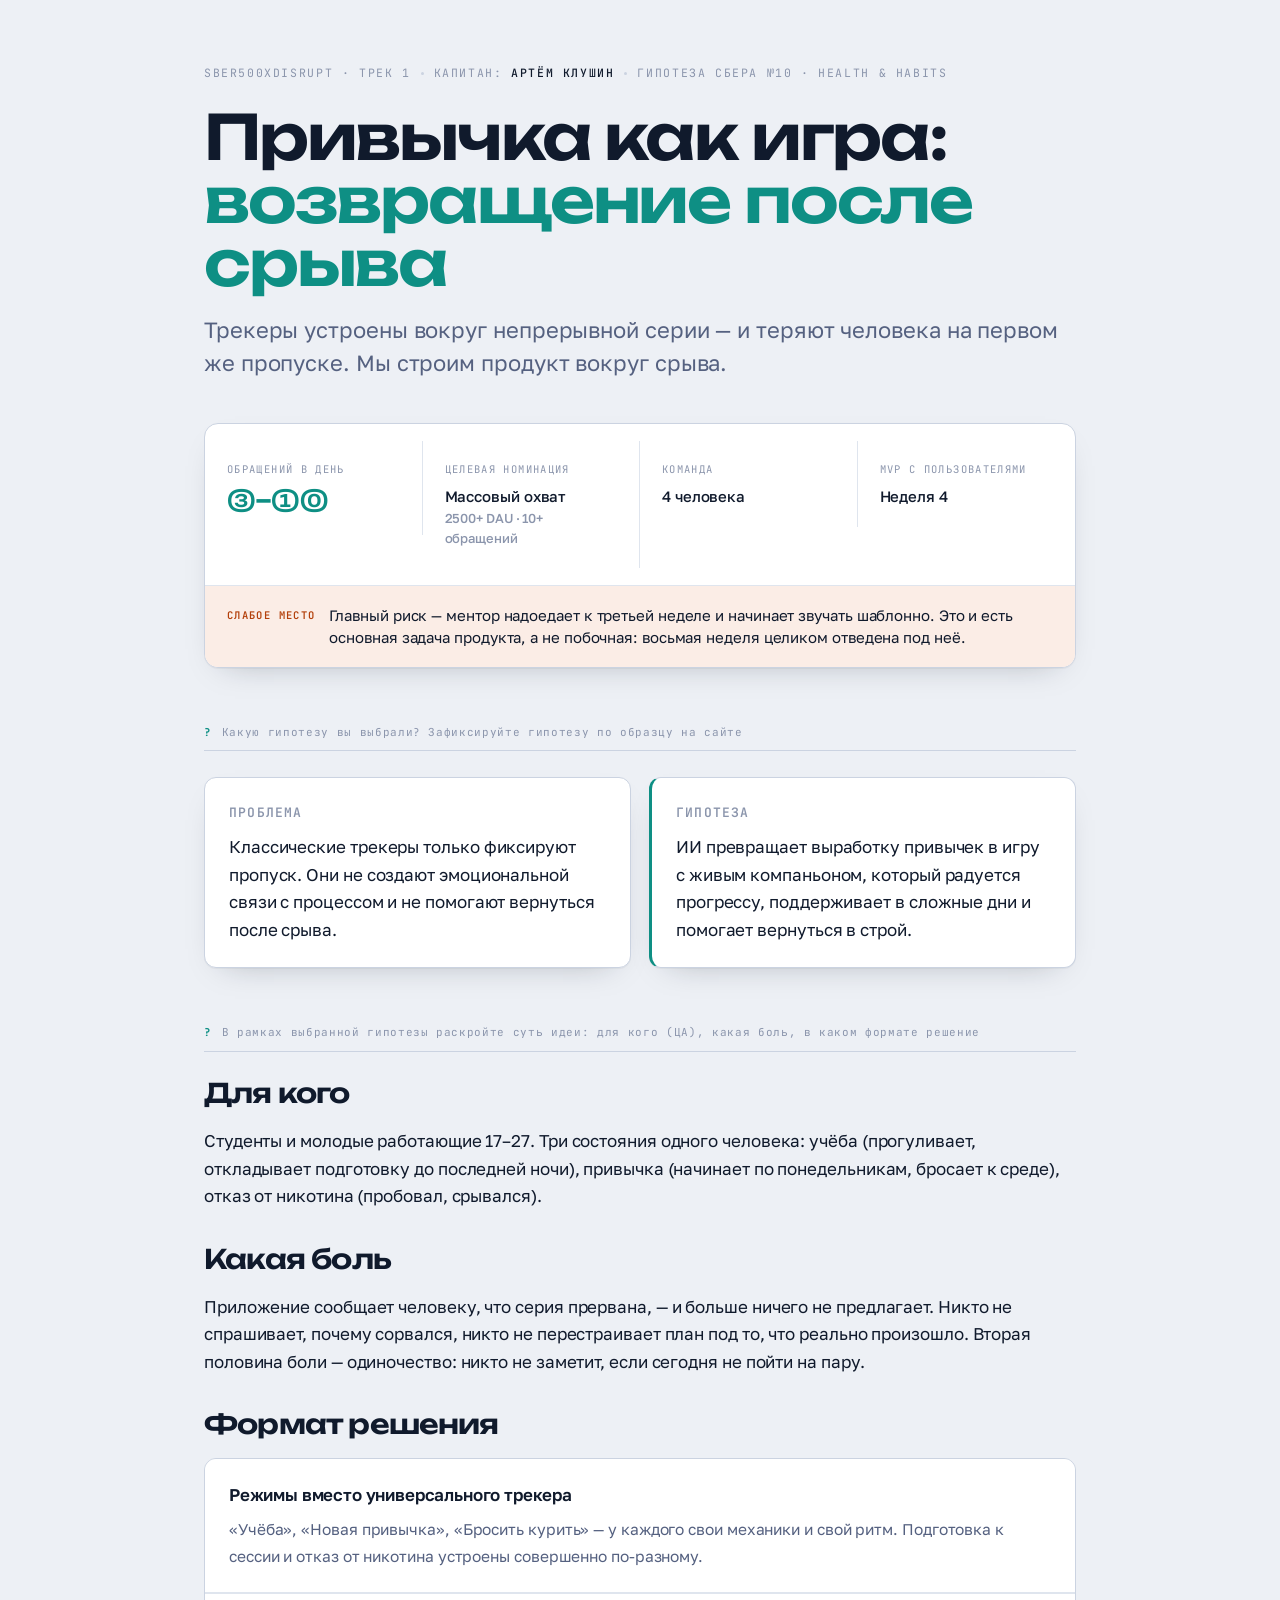
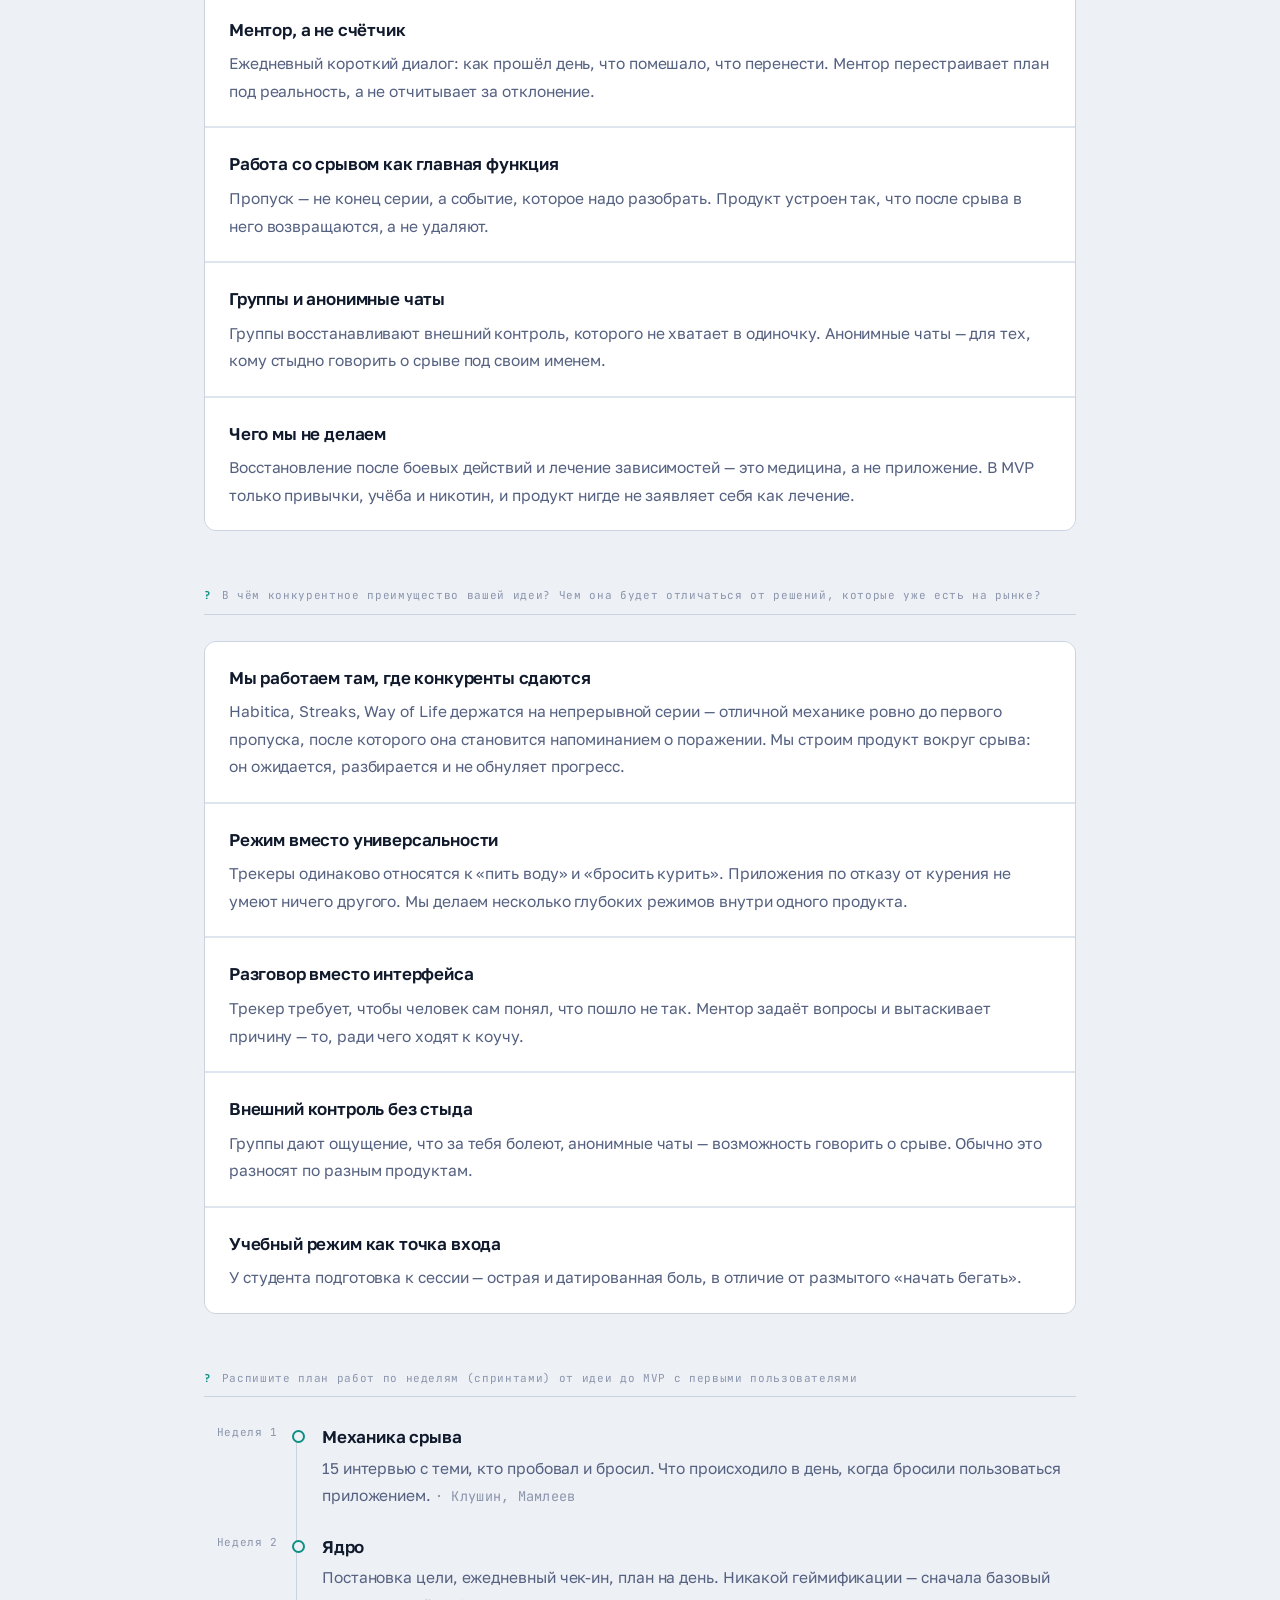
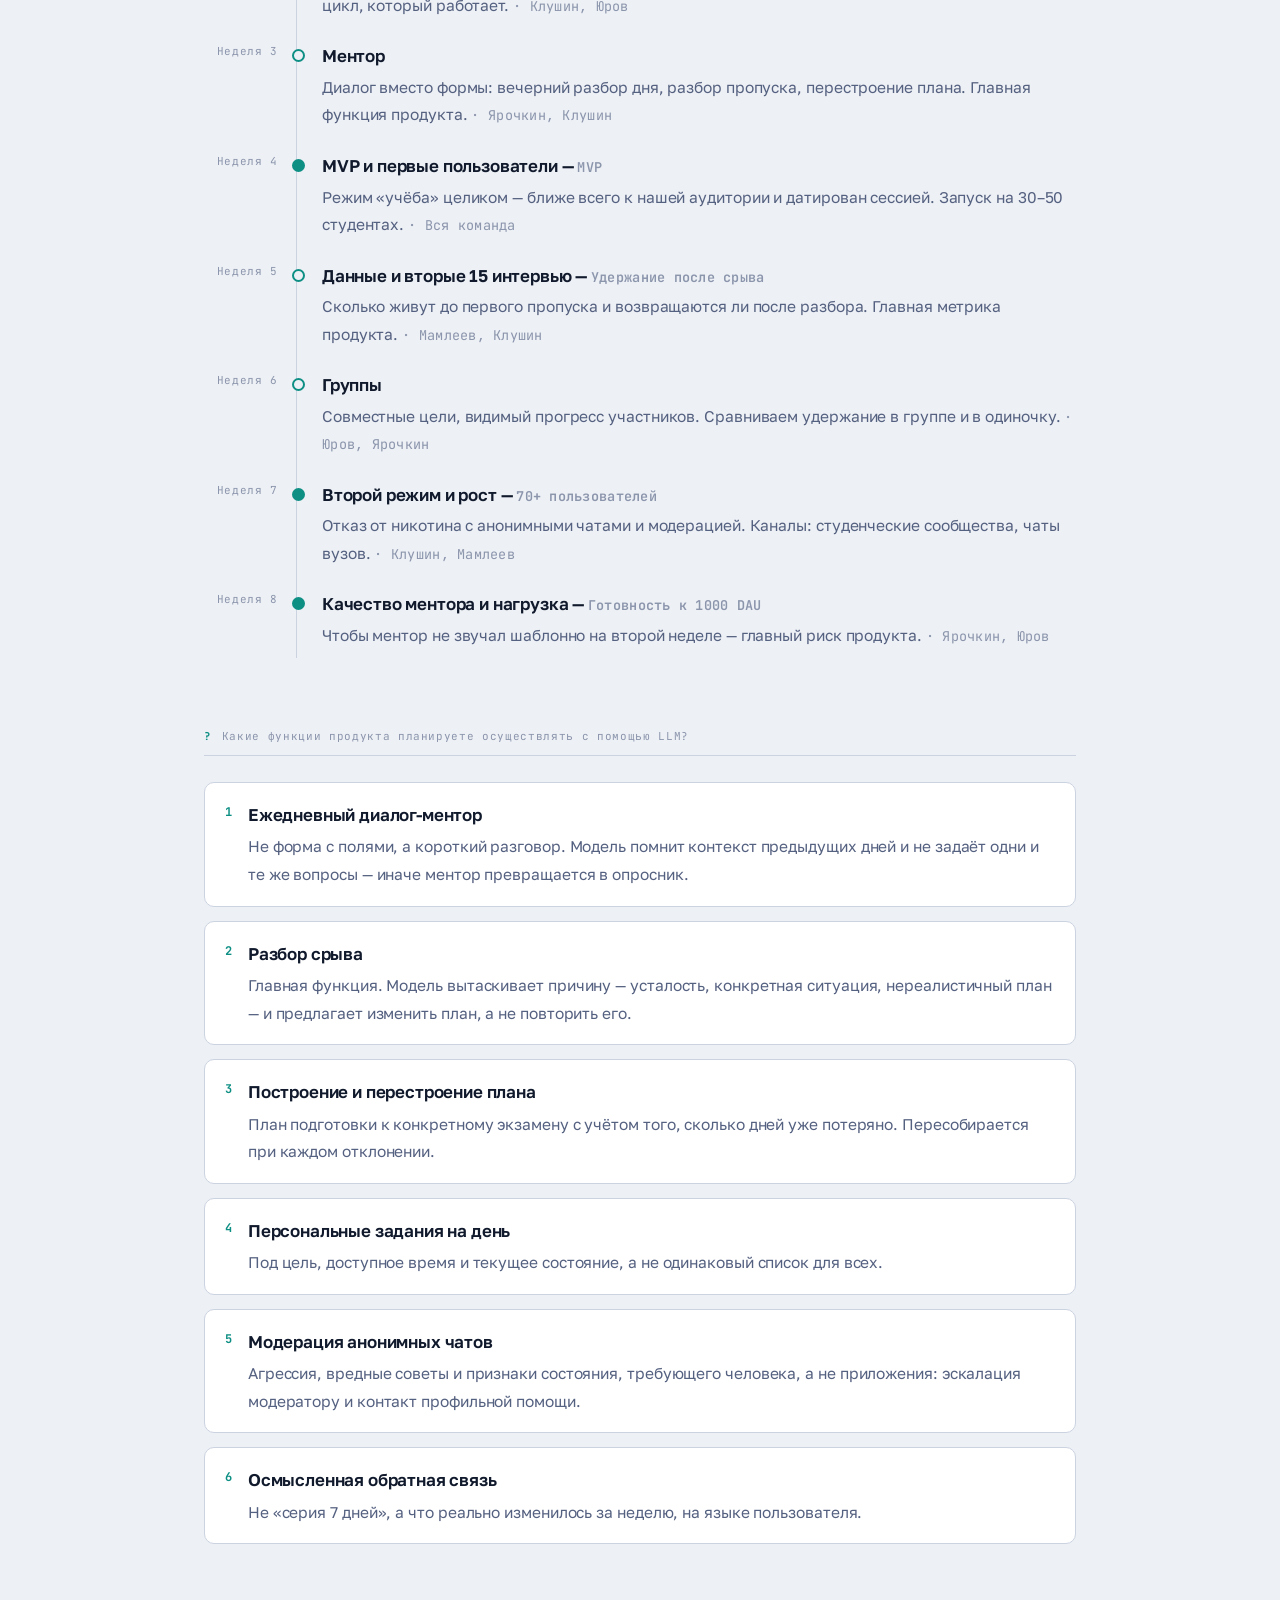
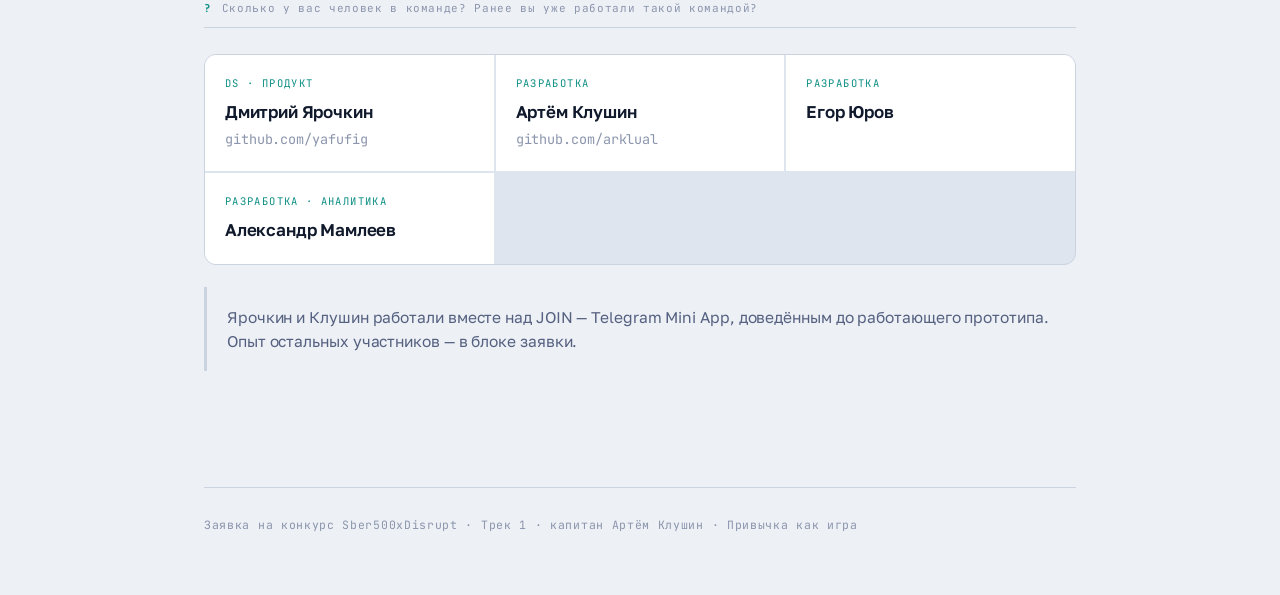
==== index.html @ d536a57e "Add files via upload" ====
<!doctype html>
<html lang="ru">
<head>
<meta charset="utf-8">
<meta name="viewport" content="width=device-width,initial-scale=1">
<title>Привычка как игра — заявка Sber500xDisrupt</title>
<meta name="description" content="Трекеры устроены вокруг непрерывной серии — и теряют человека на первом же пропуске. Мы строим продукт вокруг срыва.">
<link rel="preconnect" href="https://fonts.googleapis.com">
<link rel="preconnect" href="https://fonts.gstatic.com" crossorigin>
<link href="https://fonts.googleapis.com/css2?family=Unbounded:wght@500;600;700&family=Golos+Text:wght@400;500;600&family=JetBrains+Mono:wght@400;500;700&display=swap" rel="stylesheet">
<link rel="stylesheet" href="style.css">
<style>:root{--accent:#0E8F84}</style>
</head>
<body>
<div class="wrap">

<header class="masthead">
  <div class="stamp">
    <span>Sber500xDisrupt · Трек 1</span><span class="dot"></span>
    <span>Капитан: <b>Артём Клушин</b></span><span class="dot"></span>
    <span>Гипотеза Сбера №10 · Health &amp; Habits</span>
  </div>
  <h1>Привычка как игра:<br><span class="hl">возвращение после срыва</span></h1>
  <p class="lede">Трекеры устроены вокруг непрерывной серии — и теряют человека на первом же пропуске. Мы строим продукт вокруг срыва.</p>
</header>

<div class="verdict">
  <dl class="verdict-grid">
    <div class="cell"><dt>Обращений в день</dt><dd><span class="big">3–10</span></dd></div>
    <div class="cell"><dt>Целевая номинация</dt><dd>Массовый охват<br><span style="color:var(--ink-faint);font-size:13px">2500+ DAU · 10+ обращений</span></dd></div>
    <div class="cell"><dt>Команда</dt><dd>4 человека</dd></div>
    <div class="cell"><dt>MVP с пользователями</dt><dd>Неделя 4</dd></div>
  </dl>
  <div class="weakspot">
    <span class="tag">Слабое место</span>
    <p>Главный риск — ментор надоедает к третьей неделе и начинает звучать шаблонно. Это и есть основная задача продукта, а не побочная: восьмая неделя целиком отведена под неё.</p>
  </div>
</div>

<main>

<section>
  <p class="q">Какую гипотезу вы выбрали? Зафиксируйте гипотезу по образцу на сайте</p>
  <div class="duo">
    <div class="card"><h3>Проблема</h3><p>Классические трекеры только фиксируют пропуск. Они не создают эмоциональной связи с процессом и не помогают вернуться после срыва.</p></div>
    <div class="card accented"><h3>Гипотеза</h3><p>ИИ превращает выработку привычек в игру с живым компаньоном, который радуется прогрессу, поддерживает в сложные дни и помогает вернуться в строй.</p></div>
  </div>
</section>

<section>
  <p class="q">В рамках выбранной гипотезы раскройте суть идеи: для кого (ЦА), какая боль, в каком формате решение</p>
  <h2>Для кого</h2>
  <p>Студенты и молодые работающие 17–27. Три состояния одного человека: учёба (прогуливает, откладывает подготовку до последней ночи), привычка (начинает по понедельникам, бросает к среде), отказ от никотина (пробовал, срывался).</p>
  <h2 style="margin-top:34px">Какая боль</h2>
  <p>Приложение сообщает человеку, что серия прервана, — и больше ничего не предлагает. Никто не спрашивает, почему сорвался, никто не перестраивает план под то, что реально произошло. Вторая половина боли — одиночество: никто не заметит, если сегодня не пойти на пару.</p>
  <h2 style="margin-top:34px">Формат решения</h2>
  <div class="claims"><div class="claim"><b>Режимы вместо универсального трекера</b><span>«Учёба», «Новая привычка», «Бросить курить» — у каждого свои механики и свой ритм. Подготовка к сессии и отказ от никотина устроены совершенно по-разному.</span></div><div class="claim"><b>Ментор, а не счётчик</b><span>Ежедневный короткий диалог: как прошёл день, что помешало, что перенести. Ментор перестраивает план под реальность, а не отчитывает за отклонение.</span></div><div class="claim"><b>Работа со срывом как главная функция</b><span>Пропуск — не конец серии, а событие, которое надо разобрать. Продукт устроен так, что после срыва в него возвращаются, а не удаляют.</span></div><div class="claim"><b>Группы и анонимные чаты</b><span>Группы восстанавливают внешний контроль, которого не хватает в одиночку. Анонимные чаты — для тех, кому стыдно говорить о срыве под своим именем.</span></div><div class="claim"><b>Чего мы не делаем</b><span>Восстановление после боевых действий и лечение зависимостей — это медицина, а не приложение. В MVP только привычки, учёба и никотин, и продукт нигде не заявляет себя как лечение.</span></div></div>
</section>

<section>
  <p class="q">В чём конкурентное преимущество вашей идеи? Чем она будет отличаться от решений, которые уже есть на рынке?</p>
  <div class="claims"><div class="claim"><b>Мы работаем там, где конкуренты сдаются</b><span>Habitica, Streaks, Way of Life держатся на непрерывной серии — отличной механике ровно до первого пропуска, после которого она становится напоминанием о поражении. Мы строим продукт вокруг срыва: он ожидается, разбирается и не обнуляет прогресс.</span></div><div class="claim"><b>Режим вместо универсальности</b><span>Трекеры одинаково относятся к «пить воду» и «бросить курить». Приложения по отказу от курения не умеют ничего другого. Мы делаем несколько глубоких режимов внутри одного продукта.</span></div><div class="claim"><b>Разговор вместо интерфейса</b><span>Трекер требует, чтобы человек сам понял, что пошло не так. Ментор задаёт вопросы и вытаскивает причину — то, ради чего ходят к коучу.</span></div><div class="claim"><b>Внешний контроль без стыда</b><span>Группы дают ощущение, что за тебя болеют, анонимные чаты — возможность говорить о срыве. Обычно это разносят по разным продуктам.</span></div><div class="claim"><b>Учебный режим как точка входа</b><span>У студента подготовка к сессии — острая и датированная боль, в отличие от размытого «начать бегать».</span></div></div>
</section>

<section>
  <p class="q">Распишите план работ по неделям (спринтами) от идеи до MVP с первыми пользователями</p>
  <ol class="sprints"><li class="sprint"><span class="wk">Неделя 1</span><b>Механика срыва</b><span>15 интервью с теми, кто пробовал и бросил. Что происходило в день, когда бросили пользоваться приложением. <em>· Клушин, Мамлеев</em></span></li><li class="sprint"><span class="wk">Неделя 2</span><b>Ядро</b><span>Постановка цели, ежедневный чек-ин, план на день. Никакой геймификации — сначала базовый цикл, который работает. <em>· Клушин, Юров</em></span></li><li class="sprint"><span class="wk">Неделя 3</span><b>Ментор</b><span>Диалог вместо формы: вечерний разбор дня, разбор пропуска, перестроение плана. Главная функция продукта. <em>· Ярочкин, Клушин</em></span></li><li class="sprint milestone"><span class="wk">Неделя 4</span><b>MVP и первые пользователи — <em>MVP</em></b><span>Режим «учёба» целиком — ближе всего к нашей аудитории и датирован сессией. Запуск на 30–50 студентах. <em>· Вся команда</em></span></li><li class="sprint"><span class="wk">Неделя 5</span><b>Данные и вторые 15 интервью — <em>Удержание после срыва</em></b><span>Сколько живут до первого пропуска и возвращаются ли после разбора. Главная метрика продукта. <em>· Мамлеев, Клушин</em></span></li><li class="sprint"><span class="wk">Неделя 6</span><b>Группы</b><span>Совместные цели, видимый прогресс участников. Сравниваем удержание в группе и в одиночку. <em>· Юров, Ярочкин</em></span></li><li class="sprint milestone"><span class="wk">Неделя 7</span><b>Второй режим и рост — <em>70+ пользователей</em></b><span>Отказ от никотина с анонимными чатами и модерацией. Каналы: студенческие сообщества, чаты вузов. <em>· Клушин, Мамлеев</em></span></li><li class="sprint milestone"><span class="wk">Неделя 8</span><b>Качество ментора и нагрузка — <em>Готовность к 1000 DAU</em></b><span>Чтобы ментор не звучал шаблонно на второй неделе — главный риск продукта. <em>· Ярочкин, Юров</em></span></li></ol>
</section>

<section>
  <p class="q">Какие функции продукта планируете осуществлять с помощью LLM?</p>
  <ul class="llm"><li><span class="n">1</span><div><b>Ежедневный диалог-ментор</b><span>Не форма с полями, а короткий разговор. Модель помнит контекст предыдущих дней и не задаёт одни и те же вопросы — иначе ментор превращается в опросник.</span></div></li><li><span class="n">2</span><div><b>Разбор срыва</b><span>Главная функция. Модель вытаскивает причину — усталость, конкретная ситуация, нереалистичный план — и предлагает изменить план, а не повторить его.</span></div></li><li><span class="n">3</span><div><b>Построение и перестроение плана</b><span>План подготовки к конкретному экзамену с учётом того, сколько дней уже потеряно. Пересобирается при каждом отклонении.</span></div></li><li><span class="n">4</span><div><b>Персональные задания на день</b><span>Под цель, доступное время и текущее состояние, а не одинаковый список для всех.</span></div></li><li><span class="n">5</span><div><b>Модерация анонимных чатов</b><span>Агрессия, вредные советы и признаки состояния, требующего человека, а не приложения: эскалация модератору и контакт профильной помощи.</span></div></li><li><span class="n">6</span><div><b>Осмысленная обратная связь</b><span>Не «серия 7 дней», а что реально изменилось за неделю, на языке пользователя.</span></div></li></ul>
</section>

<section>
  <p class="q">Сколько у вас человек в команде? Ранее вы уже работали такой командой?</p>
  <div class="team"><div class="member"><div class="role">DS · продукт</div><div class="nm">Дмитрий Ярочкин</div><div class="gh">github.com/yafufig</div></div><div class="member"><div class="role">Разработка</div><div class="nm">Артём Клушин</div><div class="gh">github.com/arklual</div></div><div class="member"><div class="role">Разработка</div><div class="nm">Егор Юров</div></div><div class="member"><div class="role">Разработка · аналитика</div><div class="nm">Александр Мамлеев</div></div></div>
  <p class="note">Ярочкин и Клушин работали вместе над JOIN — Telegram Mini App, доведённым до работающего прототипа. Опыт остальных участников — в блоке заявки.</p>
</section>

</main>

<footer>
  Заявка на конкурс Sber500xDisrupt · Трек 1 · капитан Артём Клушин · Привычка как игра
</footer>
</div>
</body>
</html>
---- style.css ----
/* Sber500xDisrupt — досье заявки. Общая система, акцент задаётся на <body data-accent>. */

:root{
  --paper:#EDF0F5;
  --panel:#FFFFFF;
  --ink:#101A2C;
  --ink-soft:#556180;
  --ink-faint:#8B95AC;
  --rule:#CBD3E1;
  --rule-soft:#DFE5EE;
  --warn:#B3400B;
  --warn-bg:#FBEDE6;
  --accent:#2B4CF0;
  --accent-ink:#FFFFFF;
  --shadow:0 1px 0 rgba(16,26,44,.04), 0 12px 32px -20px rgba(16,26,44,.35);
}
@media (prefers-color-scheme:dark){
  :root:not([data-theme="light"]){
    --paper:#0B1120;
    --panel:#121B2E;
    --ink:#E8EDF7;
    --ink-soft:#9AA7C2;
    --ink-faint:#6B7794;
    --rule:#26324A;
    --rule-soft:#1B2437;
    --warn:#F0864F;
    --warn-bg:#2A1810;
    --shadow:0 1px 0 rgba(0,0,0,.3), 0 16px 40px -24px rgba(0,0,0,.8);
  }
}
:root[data-theme="dark"]{
  --paper:#0B1120; --panel:#121B2E; --ink:#E8EDF7; --ink-soft:#9AA7C2;
  --ink-faint:#6B7794; --rule:#26324A; --rule-soft:#1B2437;
  --warn:#F0864F; --warn-bg:#2A1810;
  --shadow:0 1px 0 rgba(0,0,0,.3), 0 16px 40px -24px rgba(0,0,0,.8);
}

*{box-sizing:border-box}
html{-webkit-text-size-adjust:100%}
body{
  margin:0; background:var(--paper); color:var(--ink);
  font-family:"Golos Text","Inter",system-ui,-apple-system,"Segoe UI",sans-serif;
  font-size:17px; line-height:1.62; letter-spacing:-.005em;
  font-feature-settings:"ss01";
}
.wrap{max-width:920px;margin:0 auto;padding:0 24px}
::selection{background:var(--accent);color:var(--accent-ink)}
a{color:var(--accent)}
:focus-visible{outline:2px solid var(--accent);outline-offset:3px;border-radius:2px}

/* ---------- masthead ---------- */
.masthead{padding:64px 0 0}
.stamp{
  display:flex;flex-wrap:wrap;gap:10px;align-items:center;
  font-family:"JetBrains Mono",ui-monospace,monospace;
  font-size:11.5px;letter-spacing:.14em;text-transform:uppercase;color:var(--ink-faint);
}
.stamp b{color:var(--ink);font-weight:500}
.stamp .dot{width:3px;height:3px;border-radius:50%;background:var(--rule)}
h1{
  font-family:"Unbounded","Golos Text",sans-serif;
  font-weight:600;font-size:clamp(34px,6.2vw,62px);line-height:1.02;
  letter-spacing:-.035em;margin:22px 0 0;text-wrap:balance;
}
h1 .hl{color:var(--accent)}
.lede{
  font-size:clamp(18px,2.3vw,22px);line-height:1.48;color:var(--ink-soft);
  margin:20px 0 0;max-width:62ch;text-wrap:pretty;
}

/* ---------- signature: карточка метрик ---------- */
.verdict{
  margin:44px 0 0;background:var(--panel);border:1px solid var(--rule);
  border-radius:14px;box-shadow:var(--shadow);overflow:hidden;
}
.verdict-grid{display:grid;grid-template-columns:repeat(4,1fr);align-items:start}
.cell{padding:20px 22px;border-right:1px solid var(--rule-soft)}
.cell:last-child{border-right:0}
.cell dt{
  font-family:"JetBrains Mono",ui-monospace,monospace;
  font-size:10.5px;letter-spacing:.13em;text-transform:uppercase;
  color:var(--ink-faint);margin:0 0 8px;
}
.cell dd{margin:0;font-size:15px;line-height:1.35;font-weight:500}
.cell dd .big{
  display:block;font-family:"Unbounded",sans-serif;font-weight:600;
  font-size:26px;letter-spacing:-.03em;line-height:1.1;color:var(--accent);
}
.weakspot{
  display:flex;gap:14px;align-items:flex-start;
  padding:18px 22px;background:var(--warn-bg);border-top:1px solid var(--rule-soft);
}
.weakspot .tag{
  flex:none;font-family:"JetBrains Mono",ui-monospace,monospace;
  font-size:10.5px;letter-spacing:.13em;text-transform:uppercase;
  color:var(--warn);padding-top:3px;font-weight:600;
}
.weakspot p{margin:0;font-size:15px;line-height:1.5;color:var(--ink)}

/* ---------- sections ---------- */
main{padding:0 0 96px}
section{padding:56px 0 0}
.q{
  font-family:"JetBrains Mono",ui-monospace,monospace;
  font-size:11px;line-height:1.5;letter-spacing:.06em;color:var(--ink-faint);
  padding:0 0 10px;border-bottom:1px solid var(--rule);margin:0 0 26px;
  display:flex;gap:10px;
}
.q::before{content:"?";color:var(--accent);font-weight:700;flex:none}
h2{
  font-family:"Unbounded",sans-serif;font-weight:600;
  font-size:clamp(21px,3vw,27px);letter-spacing:-.03em;line-height:1.15;margin:0 0 18px;
}
h3{
  font-size:13px;font-weight:600;letter-spacing:.09em;text-transform:uppercase;
  color:var(--ink-faint);margin:0 0 10px;
  font-family:"JetBrains Mono",ui-monospace,monospace;
}
p{margin:0 0 16px;text-wrap:pretty}
p:last-child{margin-bottom:0}
.duo{display:grid;grid-template-columns:1fr 1fr;gap:18px}
.card{
  background:var(--panel);border:1px solid var(--rule);border-radius:12px;
  padding:24px;box-shadow:var(--shadow);
}
.card.accented{border-left:3px solid var(--accent)}

/* ---------- claims (конкурентка) ---------- */
.claims{display:grid;gap:2px;background:var(--rule-soft);border:1px solid var(--rule);border-radius:12px;overflow:hidden}
.claim{background:var(--panel);padding:22px 24px}
.claim b{display:block;font-size:17px;font-weight:600;margin:0 0 6px;letter-spacing:-.01em}
.claim span{color:var(--ink-soft);font-size:15.5px;line-height:1.55}

/* ---------- sprint timeline ---------- */
.sprints{list-style:none;margin:0;padding:0;position:relative}
.sprints::before{
  content:"";position:absolute;left:92px;top:14px;bottom:14px;width:1px;background:var(--rule);
}
.sprint{position:relative;padding:0 0 24px 118px;min-height:44px}
.sprint .wk{
  position:absolute;left:0;top:1px;width:74px;text-align:right;white-space:nowrap;
  font-family:"JetBrains Mono",ui-monospace,monospace;font-size:11px;
  letter-spacing:.06em;color:var(--ink-faint);
}
.sprint::before{
  content:"";position:absolute;left:88px;top:7px;width:9px;height:9px;border-radius:50%;
  background:var(--paper);border:2px solid var(--accent);
}
.sprint.milestone::before{background:var(--accent)}
.sprint b{display:block;font-weight:600;letter-spacing:-.01em;margin:0 0 3px}
.sprint span{color:var(--ink-soft);font-size:15.5px;line-height:1.55}
.sprint em{color:var(--ink-faint);font-style:normal;font-size:13.5px;
  font-family:"JetBrains Mono",ui-monospace,monospace;letter-spacing:.02em}

/* ---------- llm list ---------- */
.llm{list-style:none;margin:0;padding:0;display:grid;gap:14px}
.llm li{
  background:var(--panel);border:1px solid var(--rule);border-radius:10px;
  padding:18px 20px;display:grid;grid-template-columns:auto 1fr;gap:16px;align-items:start;
}
.llm .n{
  font-family:"JetBrains Mono",ui-monospace,monospace;font-size:12px;
  color:var(--accent);font-weight:700;padding-top:2px;
}
.llm b{display:block;margin:0 0 4px;font-weight:600;letter-spacing:-.01em}
.llm span{color:var(--ink-soft);font-size:15.5px;line-height:1.55}

/* ---------- team ---------- */
.team{display:grid;grid-template-columns:repeat(3,1fr);gap:2px;background:var(--rule-soft);
  border:1px solid var(--rule);border-radius:12px;overflow:hidden}
.member{background:var(--panel);padding:20px}
.member .role{
  font-family:"JetBrains Mono",ui-monospace,monospace;font-size:10.5px;
  letter-spacing:.13em;text-transform:uppercase;color:var(--accent);margin:0 0 6px;
}
.member .nm{font-weight:600;letter-spacing:-.01em}
.member .gh{font-size:13.5px;color:var(--ink-faint);word-break:break-all;
  font-family:"JetBrains Mono",ui-monospace,monospace;margin-top:4px}
.note{
  margin:22px 0 0;padding:18px 20px;border-left:3px solid var(--rule);
  color:var(--ink-soft);font-size:15.5px;line-height:1.55;
}

footer{
  border-top:1px solid var(--rule);padding:28px 0 60px;margin-top:20px;
  font-family:"JetBrains Mono",ui-monospace,monospace;font-size:11.5px;
  letter-spacing:.06em;color:var(--ink-faint);
}

@media (max-width:820px){
  .verdict-grid{grid-template-columns:repeat(2,1fr)}
  .cell{border-bottom:1px solid var(--rule-soft)}
  .cell:nth-child(2n){border-right:0}
  .duo{grid-template-columns:1fr}
  .team{grid-template-columns:repeat(2,1fr)}
}
@media (max-width:540px){
  body{font-size:16px}
  .masthead{padding-top:40px}
  .verdict-grid{grid-template-columns:1fr}
  .cell{border-right:0}
  .team{grid-template-columns:1fr}
  .sprints::before{left:6px}
  .sprint{padding-left:30px}
  .sprint::before{left:2px}
  .sprint .wk{position:static;width:auto;display:block;margin-bottom:2px}
}
@media (prefers-reduced-motion:reduce){*{animation:none!important;transition:none!important}}
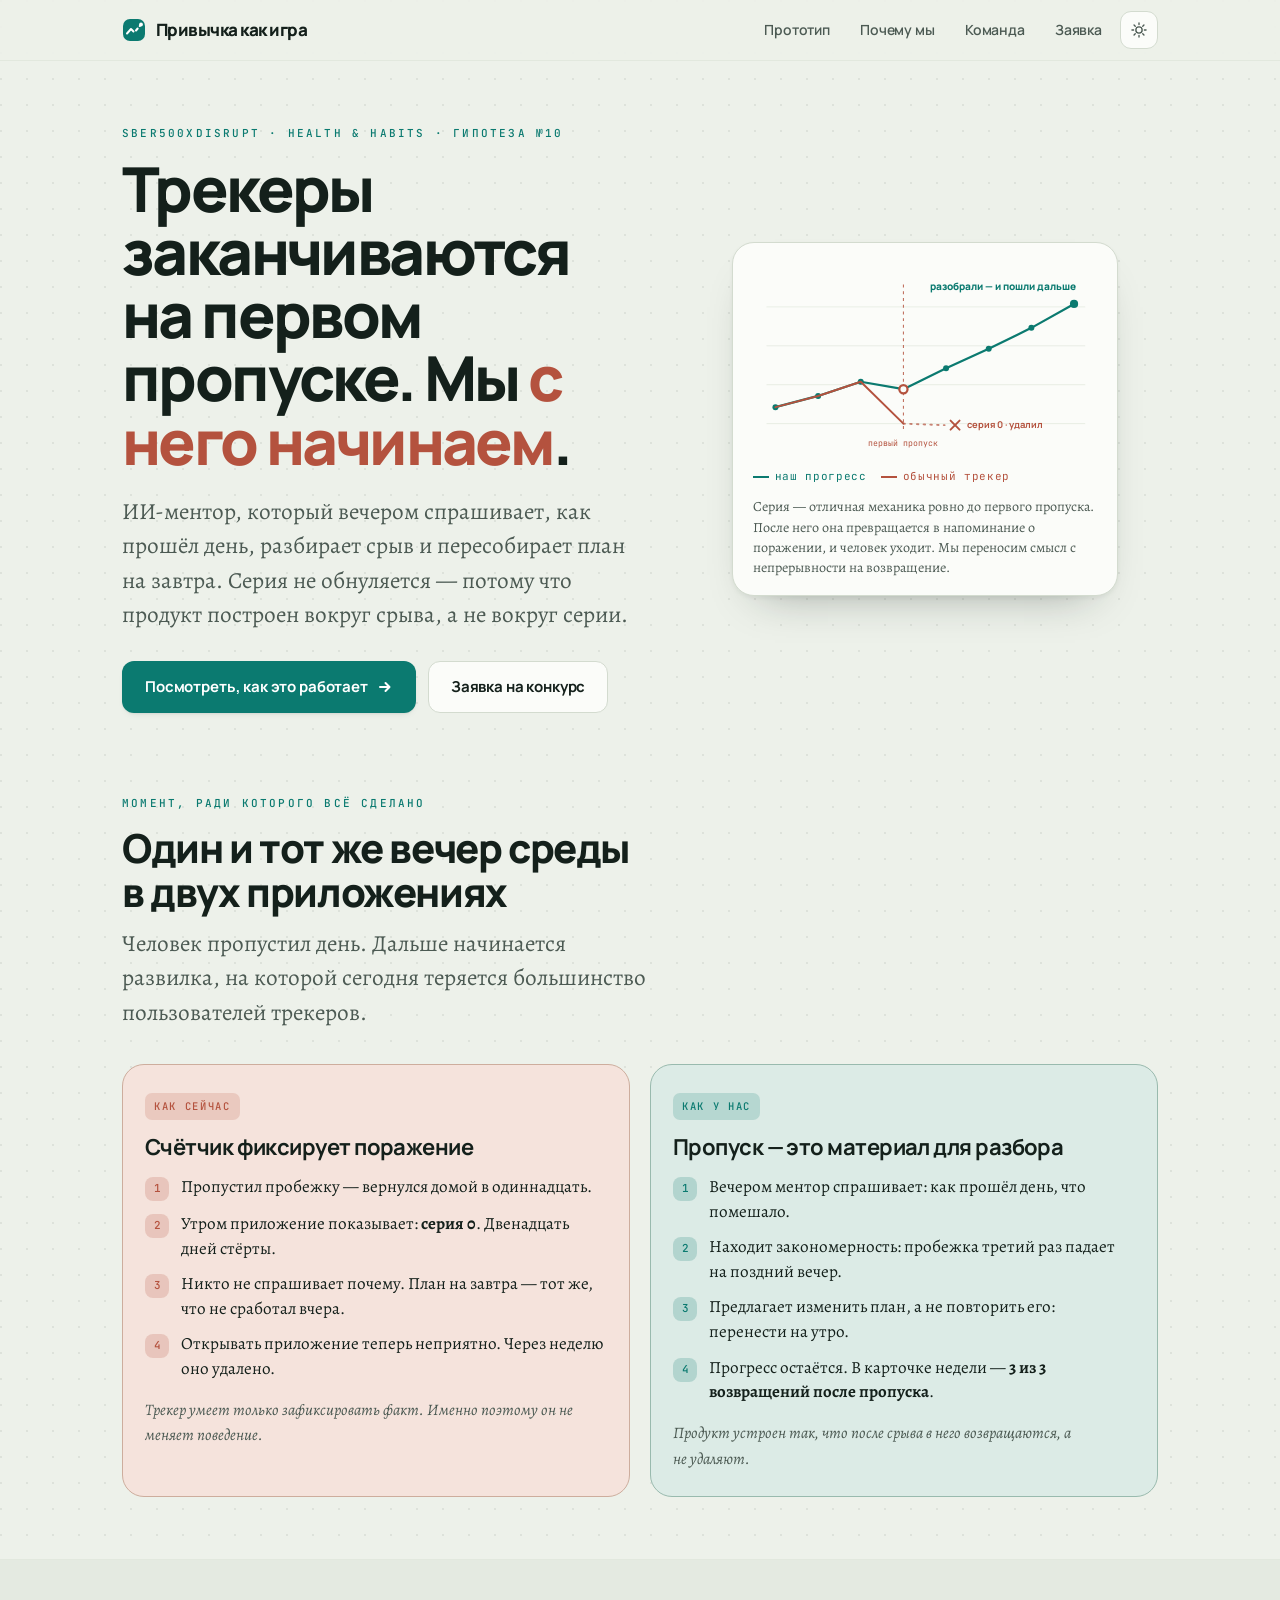
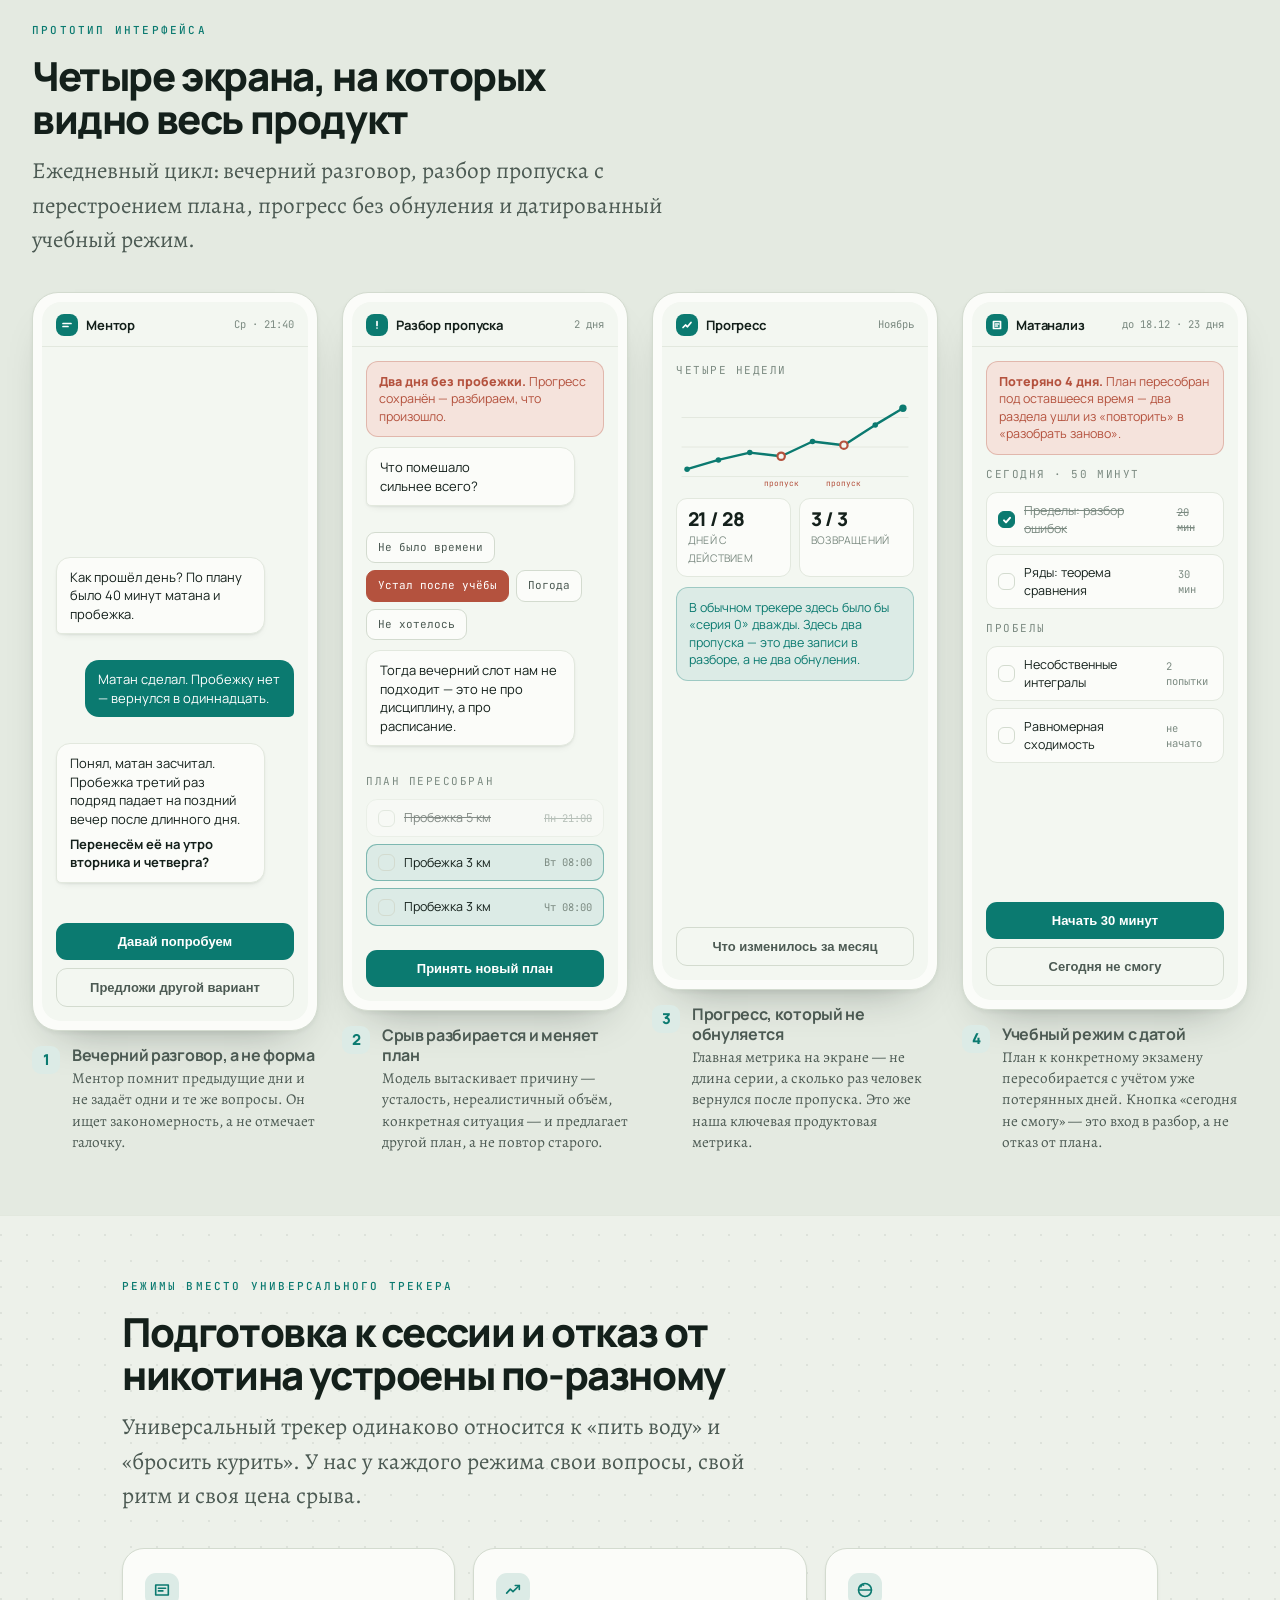
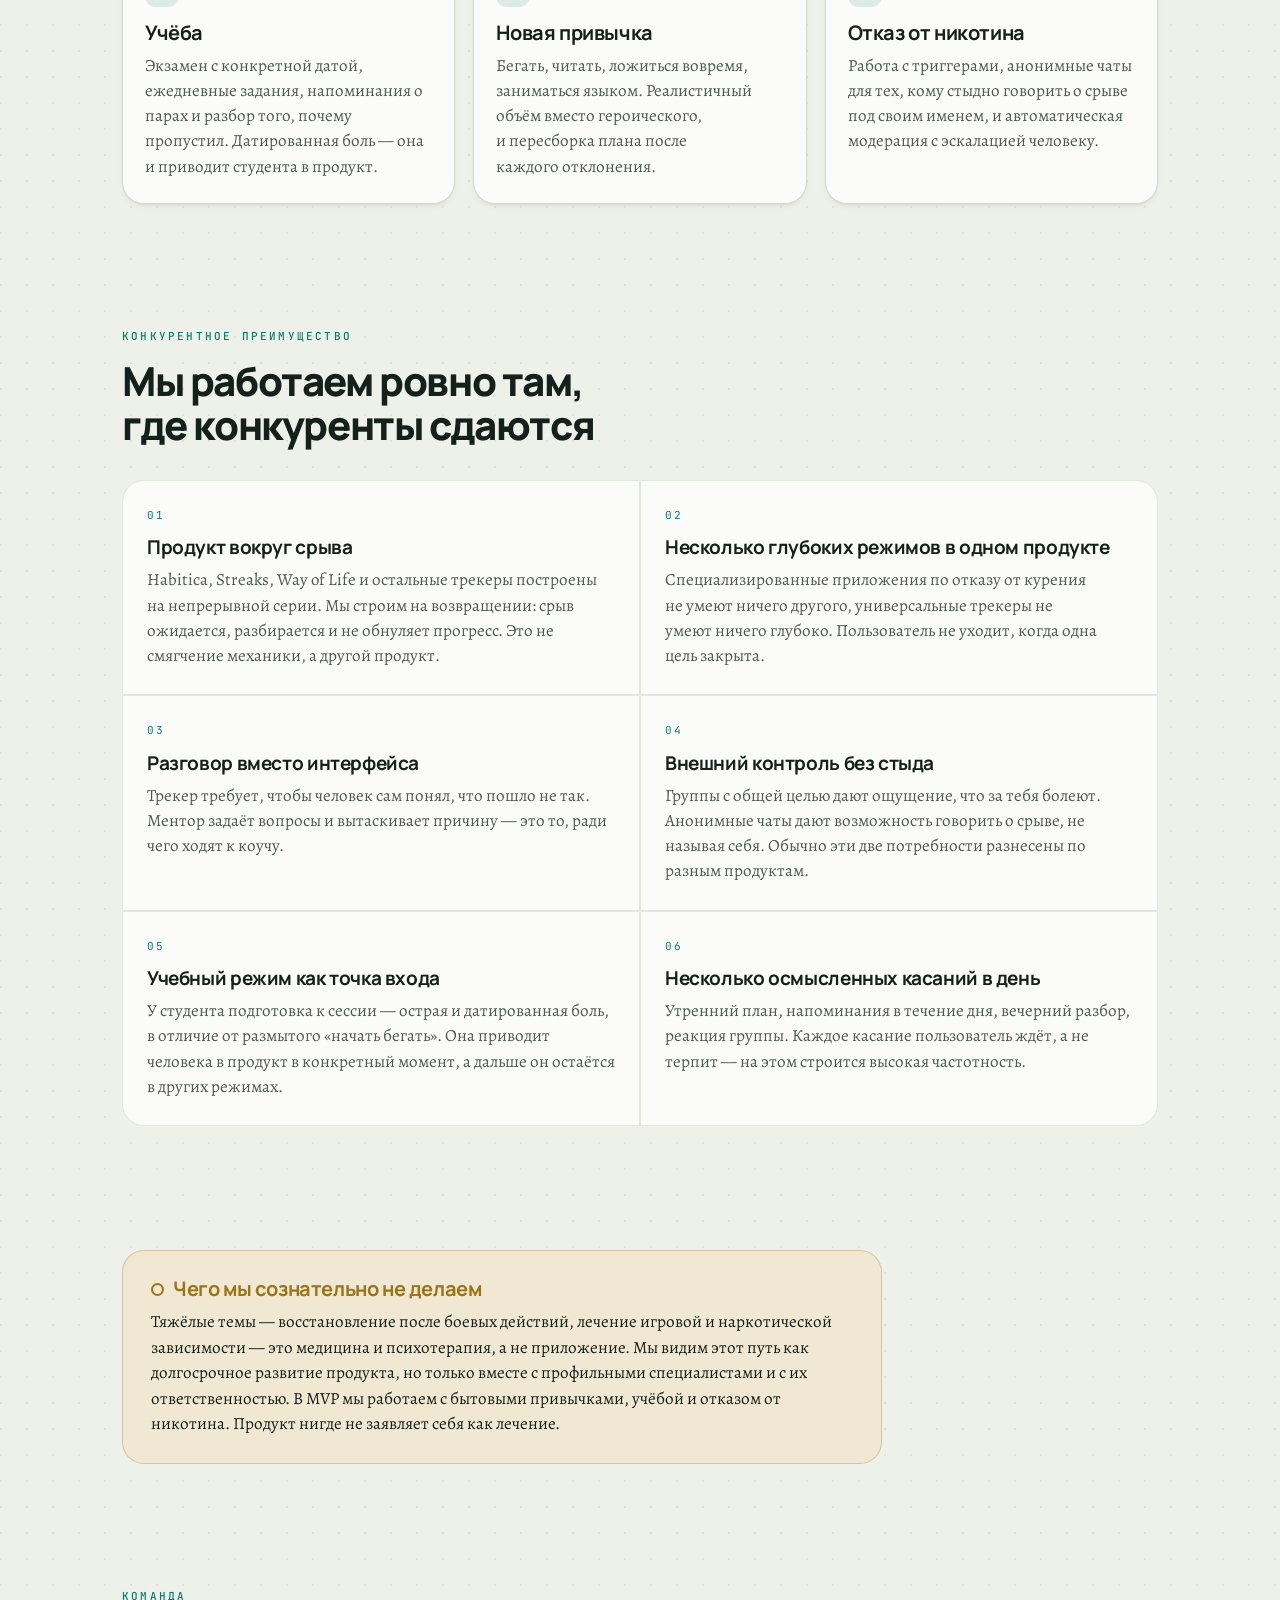
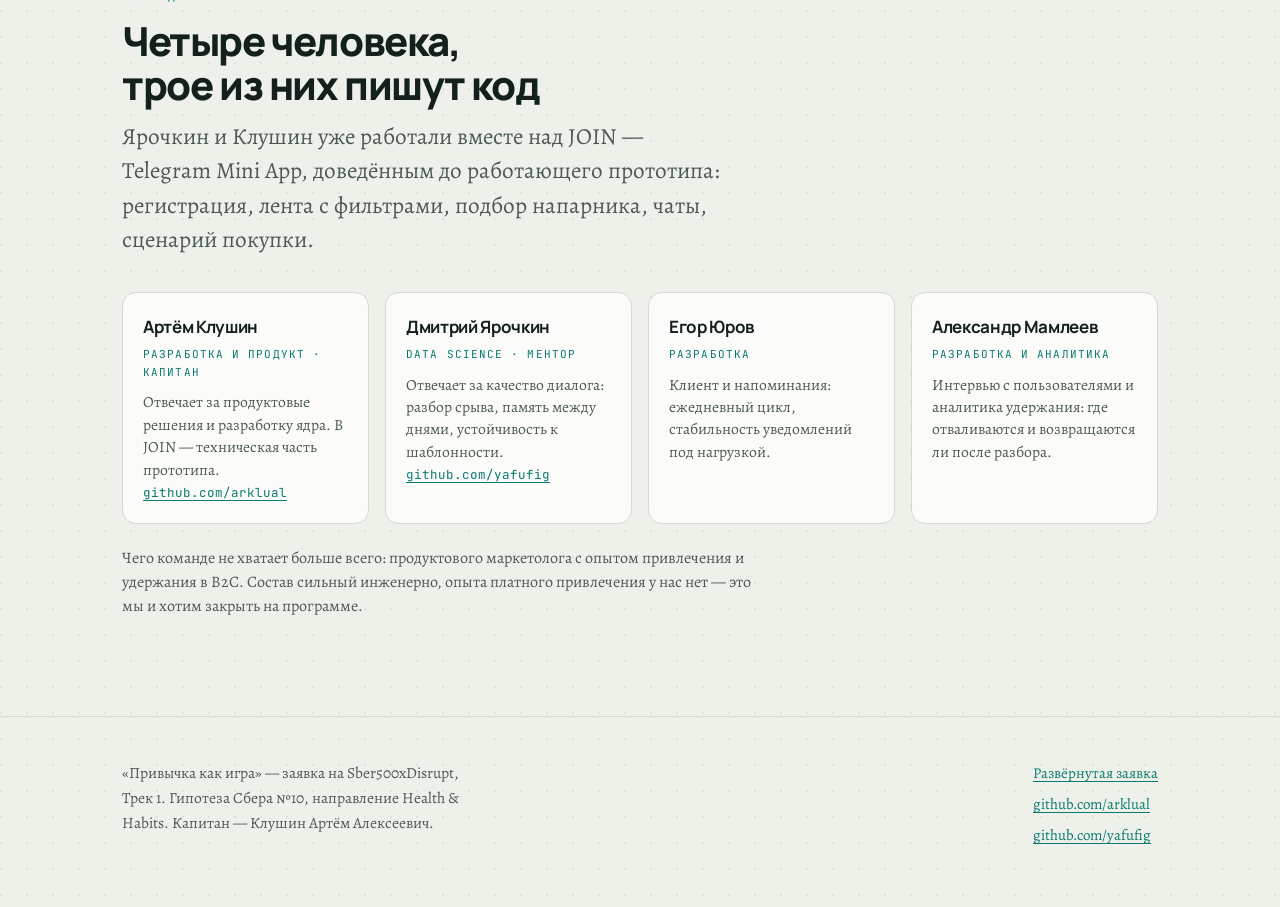
==== commit 9a5e10d1: "Add files via upload" ====
--- a/index.html
+++ b/index.html
@@ -3,86 +3,460 @@
 <head>
 <meta charset="utf-8">
 <meta name="viewport" content="width=device-width,initial-scale=1">
-<title>Привычка как игра — заявка Sber500xDisrupt</title>
-<meta name="description" content="Трекеры устроены вокруг непрерывной серии — и теряют человека на первом же пропуске. Мы строим продукт вокруг срыва.">
+<title>Привычка как игра — ИИ-ментор, который работает со срывом</title>
+<meta name="description" content="Трекеры привычек держатся на непрерывной серии и теряют человека на первом пропуске. Мы строим продукт вокруг срыва: вечерний разбор дня, перестроение плана, прогресс, который не обнуляется.">
 <link rel="preconnect" href="https://fonts.googleapis.com">
 <link rel="preconnect" href="https://fonts.gstatic.com" crossorigin>
-<link href="https://fonts.googleapis.com/css2?family=Unbounded:wght@500;600;700&family=Golos+Text:wght@400;500;600&family=JetBrains+Mono:wght@400;500;700&display=swap" rel="stylesheet">
-<link rel="stylesheet" href="style.css">
-<style>:root{--accent:#0E8F84}</style>
+<link href="https://fonts.googleapis.com/css2?family=Manrope:wght@600;700;800&family=Alegreya:ital,wght@0,400;0,500;0,700;1,400&family=JetBrains+Mono:wght@400;500&display=swap" rel="stylesheet">
+<link rel="stylesheet" href="habit.css">
+<script>
+  (function(){
+    try{
+      var t = localStorage.getItem('hm-theme');
+      if(!t) t = matchMedia('(prefers-color-scheme: dark)').matches ? 'dark' : 'light';
+      document.documentElement.setAttribute('data-theme', t);
+    }catch(e){}
+  })();
+</script>
 </head>
 <body>
-<div class="wrap">
-
-<header class="masthead">
-  <div class="stamp">
-    <span>Sber500xDisrupt · Трек 1</span><span class="dot"></span>
-    <span>Капитан: <b>Артём Клушин</b></span><span class="dot"></span>
-    <span>Гипотеза Сбера №10 · Health &amp; Habits</span>
-  </div>
-  <h1>Привычка как игра:<br><span class="hl">возвращение после срыва</span></h1>
-  <p class="lede">Трекеры устроены вокруг непрерывной серии — и теряют человека на первом же пропуске. Мы строим продукт вокруг срыва.</p>
+
+<header class="topbar">
+  <div class="wrap">
+    <a class="brand" href="index.html">
+      <svg width="24" height="24" viewBox="0 0 24 24" fill="none" aria-hidden="true">
+        <rect x="1" y="1" width="22" height="22" rx="7" fill="var(--teal)"/>
+        <path d="M5 15.5 L9 11 L11.5 13.5" stroke="var(--on-teal)" stroke-width="2" stroke-linecap="round" stroke-linejoin="round"/>
+        <path d="M14 12.5 L19 6.5" stroke="var(--on-teal)" stroke-width="2" stroke-linecap="round" stroke-dasharray="2.6 3.2"/>
+        <circle cx="19" cy="6.5" r="1.9" fill="var(--on-teal)"/>
+      </svg>
+      Привычка как игра
+    </a>
+    <nav class="nav" aria-label="Основная навигация">
+      <a href="#prototype">Прототип</a>
+      <a href="#why">Почему мы</a>
+      <a href="#team">Команда</a>
+      <a class="key" href="application.html">Заявка</a>
+      <button class="tbtn" id="theme" type="button" aria-label="Переключить тему">
+        <svg class="i-sun" width="18" height="18" viewBox="0 0 24 24" fill="none" stroke="currentColor" stroke-width="1.8" stroke-linecap="round" aria-hidden="true"><circle cx="12" cy="12" r="4.2"/><path d="M12 2.6v2.2M12 19.2v2.2M21.4 12h-2.2M4.8 12H2.6M18.6 5.4l-1.6 1.6M7 17l-1.6 1.6M18.6 18.6 17 17M7 7 5.4 5.4"/></svg>
+        <svg class="i-moon" width="18" height="18" viewBox="0 0 24 24" fill="none" stroke="currentColor" stroke-width="1.8" stroke-linecap="round" stroke-linejoin="round" aria-hidden="true"><path d="M20 14.2A8.4 8.4 0 0 1 9.8 4 8.4 8.4 0 1 0 20 14.2Z"/></svg>
+      </button>
+    </nav>
+  </div>
 </header>
 
-<div class="verdict">
-  <dl class="verdict-grid">
-    <div class="cell"><dt>Обращений в день</dt><dd><span class="big">3–10</span></dd></div>
-    <div class="cell"><dt>Целевая номинация</dt><dd>Массовый охват<br><span style="color:var(--ink-faint);font-size:13px">2500+ DAU · 10+ обращений</span></dd></div>
-    <div class="cell"><dt>Команда</dt><dd>4 человека</dd></div>
-    <div class="cell"><dt>MVP с пользователями</dt><dd>Неделя 4</dd></div>
-  </dl>
-  <div class="weakspot">
-    <span class="tag">Слабое место</span>
-    <p>Главный риск — ментор надоедает к третьей неделе и начинает звучать шаблонно. Это и есть основная задача продукта, а не побочная: восьмая неделя целиком отведена под неё.</p>
+<main>
+
+<!-- ================= ГЕРОЙ ================= -->
+<div class="hero">
+  <div class="wrap hero-grid">
+    <div>
+      <span class="eyebrow">Sber500xDisrupt · Health &amp; Habits · гипотеза №10</span>
+      <h1>Трекеры заканчиваются на первом пропуске. Мы <span class="brk">с него начинаем</span>.</h1>
+      <p class="lede">ИИ-ментор, который вечером спрашивает, как прошёл день, разбирает срыв и пересобирает план на завтра. Серия не обнуляется — потому что продукт построен вокруг срыва, а не вокруг серии.</p>
+      <div class="cta">
+        <a class="btn btn-primary" href="#prototype">Посмотреть, как это работает
+          <svg width="16" height="16" viewBox="0 0 16 16" fill="none" stroke="currentColor" stroke-width="2" stroke-linecap="round" stroke-linejoin="round" aria-hidden="true"><path d="M3 8h9M8.5 4l4 4-4 4"/></svg>
+        </a>
+        <a class="btn btn-ghost" href="application.html">Заявка на конкурс</a>
+      </div>
+    </div>
+
+    <figure class="hero-fig">
+      <svg viewBox="0 0 460 250" width="100%" role="img" aria-label="График: после первого пропуска обычный трекер обнуляет серию и теряет пользователя, а наш прогресс продолжает расти.">
+        <!-- сетка -->
+        <g stroke="var(--line-soft)" stroke-width="1">
+          <line x1="18" y1="212" x2="444" y2="212"/>
+          <line x1="18" y1="160" x2="444" y2="160"/>
+          <line x1="18" y1="108" x2="444" y2="108"/>
+          <line x1="18" y1="56" x2="444" y2="56"/>
+        </g>
+
+        <!-- отметка пропуска -->
+        <line x1="201" y1="26" x2="201" y2="224" stroke="var(--clay)" stroke-width="1.4" stroke-dasharray="4 5" opacity=".85"/>
+        <text x="201" y="242" text-anchor="middle" font-family="JetBrains Mono, monospace" font-size="11" fill="var(--clay)">первый пропуск</text>
+
+        <!-- наш путь -->
+        <path d="M30 190 L87 175 L144 156 L201 166 L258 138 L315 112 L372 84 L429 52"
+              fill="none" stroke="var(--teal)" stroke-width="3" stroke-linecap="round" stroke-linejoin="round"/>
+        <g fill="var(--teal)">
+          <circle cx="30" cy="190" r="4"/><circle cx="87" cy="175" r="4"/><circle cx="144" cy="156" r="4"/>
+          <circle cx="258" cy="138" r="4"/><circle cx="315" cy="112" r="4"/><circle cx="372" cy="84" r="4"/>
+          <circle cx="429" cy="52" r="5.5"/>
+        </g>
+        <circle cx="201" cy="166" r="5.5" fill="var(--panel)" stroke="var(--clay)" stroke-width="3"/>
+        <text x="432" y="34" text-anchor="end" font-family="Manrope, sans-serif" font-weight="800" font-size="13.5" fill="var(--teal)">разобрали — и пошли дальше</text>
+
+        <!-- обычный трекер -->
+        <path d="M30 190 L87 175 L144 156 L201 212" fill="none" stroke="var(--clay)" stroke-width="2.6" stroke-linecap="round" stroke-linejoin="round"/>
+        <path d="M201 212 L256 214" fill="none" stroke="var(--clay)" stroke-width="2.6" stroke-linecap="round" stroke-dasharray="2 7" opacity=".7"/>
+        <g stroke="var(--clay)" stroke-width="2.6" stroke-linecap="round">
+          <line x1="264" y1="208" x2="276" y2="220"/><line x1="276" y1="208" x2="264" y2="220"/>
+        </g>
+        <text x="286" y="218" font-family="Manrope, sans-serif" font-weight="700" font-size="12.5" fill="var(--clay)">серия 0 · удалил</text>
+      </svg>
+      <div class="legend">
+        <span style="color:var(--teal)"><i></i>наш прогресс</span>
+        <span style="color:var(--clay)"><i></i>обычный трекер</span>
+      </div>
+      <figcaption>Серия — отличная механика ровно до первого пропуска. После него она превращается в напоминание о поражении, и человек уходит. Мы переносим смысл с непрерывности на возвращение.</figcaption>
+    </figure>
   </div>
 </div>
 
-<main>
-
-<section>
-  <p class="q">Какую гипотезу вы выбрали? Зафиксируйте гипотезу по образцу на сайте</p>
-  <div class="duo">
-    <div class="card"><h3>Проблема</h3><p>Классические трекеры только фиксируют пропуск. Они не создают эмоциональной связи с процессом и не помогают вернуться после срыва.</p></div>
-    <div class="card accented"><h3>Гипотеза</h3><p>ИИ превращает выработку привычек в игру с живым компаньоном, который радуется прогрессу, поддерживает в сложные дни и помогает вернуться в строй.</p></div>
-  </div>
-</section>
-
-<section>
-  <p class="q">В рамках выбранной гипотезы раскройте суть идеи: для кого (ЦА), какая боль, в каком формате решение</p>
-  <h2>Для кого</h2>
-  <p>Студенты и молодые работающие 17–27. Три состояния одного человека: учёба (прогуливает, откладывает подготовку до последней ночи), привычка (начинает по понедельникам, бросает к среде), отказ от никотина (пробовал, срывался).</p>
-  <h2 style="margin-top:34px">Какая боль</h2>
-  <p>Приложение сообщает человеку, что серия прервана, — и больше ничего не предлагает. Никто не спрашивает, почему сорвался, никто не перестраивает план под то, что реально произошло. Вторая половина боли — одиночество: никто не заметит, если сегодня не пойти на пару.</p>
-  <h2 style="margin-top:34px">Формат решения</h2>
-  <div class="claims"><div class="claim"><b>Режимы вместо универсального трекера</b><span>«Учёба», «Новая привычка», «Бросить курить» — у каждого свои механики и свой ритм. Подготовка к сессии и отказ от никотина устроены совершенно по-разному.</span></div><div class="claim"><b>Ментор, а не счётчик</b><span>Ежедневный короткий диалог: как прошёл день, что помешало, что перенести. Ментор перестраивает план под реальность, а не отчитывает за отклонение.</span></div><div class="claim"><b>Работа со срывом как главная функция</b><span>Пропуск — не конец серии, а событие, которое надо разобрать. Продукт устроен так, что после срыва в него возвращаются, а не удаляют.</span></div><div class="claim"><b>Группы и анонимные чаты</b><span>Группы восстанавливают внешний контроль, которого не хватает в одиночку. Анонимные чаты — для тех, кому стыдно говорить о срыве под своим именем.</span></div><div class="claim"><b>Чего мы не делаем</b><span>Восстановление после боевых действий и лечение зависимостей — это медицина, а не приложение. В MVP только привычки, учёба и никотин, и продукт нигде не заявляет себя как лечение.</span></div></div>
-</section>
-
-<section>
-  <p class="q">В чём конкурентное преимущество вашей идеи? Чем она будет отличаться от решений, которые уже есть на рынке?</p>
-  <div class="claims"><div class="claim"><b>Мы работаем там, где конкуренты сдаются</b><span>Habitica, Streaks, Way of Life держатся на непрерывной серии — отличной механике ровно до первого пропуска, после которого она становится напоминанием о поражении. Мы строим продукт вокруг срыва: он ожидается, разбирается и не обнуляет прогресс.</span></div><div class="claim"><b>Режим вместо универсальности</b><span>Трекеры одинаково относятся к «пить воду» и «бросить курить». Приложения по отказу от курения не умеют ничего другого. Мы делаем несколько глубоких режимов внутри одного продукта.</span></div><div class="claim"><b>Разговор вместо интерфейса</b><span>Трекер требует, чтобы человек сам понял, что пошло не так. Ментор задаёт вопросы и вытаскивает причину — то, ради чего ходят к коучу.</span></div><div class="claim"><b>Внешний контроль без стыда</b><span>Группы дают ощущение, что за тебя болеют, анонимные чаты — возможность говорить о срыве. Обычно это разносят по разным продуктам.</span></div><div class="claim"><b>Учебный режим как точка входа</b><span>У студента подготовка к сессии — острая и датированная боль, в отличие от размытого «начать бегать».</span></div></div>
-</section>
-
-<section>
-  <p class="q">Распишите план работ по неделям (спринтами) от идеи до MVP с первыми пользователями</p>
-  <ol class="sprints"><li class="sprint"><span class="wk">Неделя 1</span><b>Механика срыва</b><span>15 интервью с теми, кто пробовал и бросил. Что происходило в день, когда бросили пользоваться приложением. <em>· Клушин, Мамлеев</em></span></li><li class="sprint"><span class="wk">Неделя 2</span><b>Ядро</b><span>Постановка цели, ежедневный чек-ин, план на день. Никакой геймификации — сначала базовый цикл, который работает. <em>· Клушин, Юров</em></span></li><li class="sprint"><span class="wk">Неделя 3</span><b>Ментор</b><span>Диалог вместо формы: вечерний разбор дня, разбор пропуска, перестроение плана. Главная функция продукта. <em>· Ярочкин, Клушин</em></span></li><li class="sprint milestone"><span class="wk">Неделя 4</span><b>MVP и первые пользователи — <em>MVP</em></b><span>Режим «учёба» целиком — ближе всего к нашей аудитории и датирован сессией. Запуск на 30–50 студентах. <em>· Вся команда</em></span></li><li class="sprint"><span class="wk">Неделя 5</span><b>Данные и вторые 15 интервью — <em>Удержание после срыва</em></b><span>Сколько живут до первого пропуска и возвращаются ли после разбора. Главная метрика продукта. <em>· Мамлеев, Клушин</em></span></li><li class="sprint"><span class="wk">Неделя 6</span><b>Группы</b><span>Совместные цели, видимый прогресс участников. Сравниваем удержание в группе и в одиночку. <em>· Юров, Ярочкин</em></span></li><li class="sprint milestone"><span class="wk">Неделя 7</span><b>Второй режим и рост — <em>70+ пользователей</em></b><span>Отказ от никотина с анонимными чатами и модерацией. Каналы: студенческие сообщества, чаты вузов. <em>· Клушин, Мамлеев</em></span></li><li class="sprint milestone"><span class="wk">Неделя 8</span><b>Качество ментора и нагрузка — <em>Готовность к 1000 DAU</em></b><span>Чтобы ментор не звучал шаблонно на второй неделе — главный риск продукта. <em>· Ярочкин, Юров</em></span></li></ol>
-</section>
-
-<section>
-  <p class="q">Какие функции продукта планируете осуществлять с помощью LLM?</p>
-  <ul class="llm"><li><span class="n">1</span><div><b>Ежедневный диалог-ментор</b><span>Не форма с полями, а короткий разговор. Модель помнит контекст предыдущих дней и не задаёт одни и те же вопросы — иначе ментор превращается в опросник.</span></div></li><li><span class="n">2</span><div><b>Разбор срыва</b><span>Главная функция. Модель вытаскивает причину — усталость, конкретная ситуация, нереалистичный план — и предлагает изменить план, а не повторить его.</span></div></li><li><span class="n">3</span><div><b>Построение и перестроение плана</b><span>План подготовки к конкретному экзамену с учётом того, сколько дней уже потеряно. Пересобирается при каждом отклонении.</span></div></li><li><span class="n">4</span><div><b>Персональные задания на день</b><span>Под цель, доступное время и текущее состояние, а не одинаковый список для всех.</span></div></li><li><span class="n">5</span><div><b>Модерация анонимных чатов</b><span>Агрессия, вредные советы и признаки состояния, требующего человека, а не приложения: эскалация модератору и контакт профильной помощи.</span></div></li><li><span class="n">6</span><div><b>Осмысленная обратная связь</b><span>Не «серия 7 дней», а что реально изменилось за неделю, на языке пользователя.</span></div></li></ul>
-</section>
-
-<section>
-  <p class="q">Сколько у вас человек в команде? Ранее вы уже работали такой командой?</p>
-  <div class="team"><div class="member"><div class="role">DS · продукт</div><div class="nm">Дмитрий Ярочкин</div><div class="gh">github.com/yafufig</div></div><div class="member"><div class="role">Разработка</div><div class="nm">Артём Клушин</div><div class="gh">github.com/arklual</div></div><div class="member"><div class="role">Разработка</div><div class="nm">Егор Юров</div></div><div class="member"><div class="role">Разработка · аналитика</div><div class="nm">Александр Мамлеев</div></div></div>
-  <p class="note">Ярочкин и Клушин работали вместе над JOIN — Telegram Mini App, доведённым до работающего прототипа. Опыт остальных участников — в блоке заявки.</p>
+<!-- ================= ДВА СЦЕНАРИЯ ================= -->
+<section id="problem">
+  <div class="wrap">
+    <div class="sec-head">
+      <span class="eyebrow">Момент, ради которого всё сделано</span>
+      <h2>Один и тот же вечер среды в двух приложениях</h2>
+      <p class="lede">Человек пропустил день. Дальше начинается развилка, на которой сегодня теряется большинство пользователей трекеров.</p>
+    </div>
+
+    <div class="duo">
+      <div class="lane bad">
+        <span class="tag">Как сейчас</span>
+        <h3>Счётчик фиксирует поражение</h3>
+        <ol class="steps">
+          <li><span class="step-n">1</span><span>Пропустил пробежку — вернулся домой в одиннадцать.</span></li>
+          <li><span class="step-n">2</span><span>Утром приложение показывает: <b>серия 0</b>. Двенадцать дней стёрты.</span></li>
+          <li><span class="step-n">3</span><span>Никто не спрашивает почему. План на завтра — тот же, что не сработал вчера.</span></li>
+          <li><span class="step-n">4</span><span>Открывать приложение теперь неприятно. Через неделю оно удалено.</span></li>
+        </ol>
+        <p class="kicker">Трекер умеет только зафиксировать факт. Именно поэтому он не меняет поведение.</p>
+      </div>
+
+      <div class="lane good">
+        <span class="tag">Как у нас</span>
+        <h3>Пропуск — это материал для разбора</h3>
+        <ol class="steps">
+          <li><span class="step-n">1</span><span>Вечером ментор спрашивает: как прошёл день, что помешало.</span></li>
+          <li><span class="step-n">2</span><span>Находит закономерность: пробежка третий раз падает на поздний вечер.</span></li>
+          <li><span class="step-n">3</span><span>Предлагает изменить план, а не повторить его: перенести на утро.</span></li>
+          <li><span class="step-n">4</span><span>Прогресс остаётся. В карточке недели — <b>3 из 3 возвращений после пропуска</b>.</span></li>
+        </ol>
+        <p class="kicker">Продукт устроен так, что после срыва в него возвращаются, а не удаляют.</p>
+      </div>
+    </div>
+  </div>
+</section>
+
+<!-- ================= ПРОТОТИП ================= -->
+<section class="proto" id="prototype">
+  <div class="wrap">
+    <div class="sec-head">
+      <span class="eyebrow">Прототип интерфейса</span>
+      <h2>Четыре экрана, на которых видно весь продукт</h2>
+      <p class="lede">Ежедневный цикл: вечерний разговор, разбор пропуска с перестроением плана, прогресс без обнуления и датированный учебный режим.</p>
+    </div>
+
+    <div class="screens">
+
+      <!-- 1. вечерний диалог -->
+      <article class="screen">
+        <div class="phone">
+          <div class="ph-in">
+            <div class="ph-bar">
+              <span class="dotm" aria-hidden="true">
+                <svg width="12" height="12" viewBox="0 0 12 12" fill="none" stroke="var(--on-teal)" stroke-width="1.7" stroke-linecap="round"><path d="M2 4.5h8M2 7.5h5"/></svg>
+              </span>
+              <b>Ментор</b>
+              <span class="t">Ср · 21:40</span>
+            </div>
+            <div class="ph-body chat">
+              <p class="bub m">Как прошёл день? По плану было 40 минут матана и пробежка.</p>
+              <p class="bub u">Матан сделал. Пробежку нет — вернулся в одиннадцать.</p>
+              <p class="bub m">Понял, матан засчитал. Пробежка третий раз подряд падает на поздний вечер после длинного дня.<span class="qq">Перенесём её на утро вторника и четверга?</span></p>
+            </div>
+            <div class="ph-foot">
+              <button class="pbtn" type="button" tabindex="-1">Давай попробуем</button>
+              <button class="pbtn sec" type="button" tabindex="-1">Предложи другой вариант</button>
+            </div>
+          </div>
+        </div>
+        <div class="screen-cap">
+          <span class="num">1</span>
+          <span>
+            <b>Вечерний разговор, а не форма</b>
+            Ментор помнит предыдущие дни и не задаёт одни и те же вопросы. Он ищет закономерность, а не отмечает галочку.
+          </span>
+        </div>
+      </article>
+
+      <!-- 2. разбор срыва -->
+      <article class="screen">
+        <div class="phone">
+          <div class="ph-in">
+            <div class="ph-bar">
+              <span class="dotm" aria-hidden="true">
+                <svg width="12" height="12" viewBox="0 0 12 12" fill="none" stroke="var(--on-teal)" stroke-width="1.7" stroke-linecap="round"><path d="M6 2.5v4M6 9h.01"/></svg>
+              </span>
+              <b>Разбор пропуска</b>
+              <span class="t">2 дня</span>
+            </div>
+            <div class="ph-body">
+              <div class="banner"><b>Два дня без пробежки.</b> Прогресс сохранён — разбираем, что произошло.</div>
+              <p class="bub m">Что помешало сильнее всего?</p>
+              <div class="chips">
+                <span class="chip">Не было времени</span>
+                <span class="chip on">Устал после учёбы</span>
+                <span class="chip">Погода</span>
+                <span class="chip">Не хотелось</span>
+              </div>
+              <p class="bub m">Тогда вечерний слот нам не подходит — это не про дисциплину, а про расписание.</p>
+              <p class="ph-h">План пересобран</p>
+              <div class="plan">
+                <div class="prow old"><span class="mk" aria-hidden="true"></span><span>Пробежка 5 км</span><span class="tm">Пн 21:00</span></div>
+                <div class="prow new"><span class="mk" aria-hidden="true"></span><span>Пробежка 3 км</span><span class="tm">Вт 08:00</span></div>
+                <div class="prow new"><span class="mk" aria-hidden="true"></span><span>Пробежка 3 км</span><span class="tm">Чт 08:00</span></div>
+              </div>
+            </div>
+            <div class="ph-foot">
+              <button class="pbtn" type="button" tabindex="-1">Принять новый план</button>
+            </div>
+          </div>
+        </div>
+        <div class="screen-cap">
+          <span class="num">2</span>
+          <span>
+            <b>Срыв разбирается и меняет план</b>
+            Модель вытаскивает причину — усталость, нереалистичный объём, конкретная ситуация — и предлагает другой план, а не повтор старого.
+          </span>
+        </div>
+      </article>
+
+      <!-- 3. прогресс -->
+      <article class="screen">
+        <div class="phone">
+          <div class="ph-in">
+            <div class="ph-bar">
+              <span class="dotm" aria-hidden="true">
+                <svg width="12" height="12" viewBox="0 0 12 12" fill="none" stroke="var(--on-teal)" stroke-width="1.7" stroke-linecap="round" stroke-linejoin="round"><path d="M2 8.5 4.5 6l2 1.8L10 3.5"/></svg>
+              </span>
+              <b>Прогресс</b>
+              <span class="t">Ноябрь</span>
+            </div>
+            <div class="ph-body">
+              <p class="ph-h">Четыре недели</p>
+              <svg viewBox="0 0 258 108" width="100%" role="img" aria-label="График прогресса за четыре недели: два пропуска отмечены, линия продолжает расти.">
+                <g stroke="var(--line-soft)" stroke-width="1">
+                  <line x1="6" y1="96" x2="252" y2="96"/><line x1="6" y1="64" x2="252" y2="64"/><line x1="6" y1="32" x2="252" y2="32"/>
+                </g>
+                <path d="M12 88 L46 78 L80 70 L114 74 L148 58 L182 62 L216 40 L246 22"
+                      fill="none" stroke="var(--teal)" stroke-width="2.6" stroke-linecap="round" stroke-linejoin="round"/>
+                <g fill="var(--teal)">
+                  <circle cx="12" cy="88" r="3"/><circle cx="46" cy="78" r="3"/><circle cx="80" cy="70" r="3"/>
+                  <circle cx="148" cy="58" r="3"/><circle cx="216" cy="40" r="3"/><circle cx="246" cy="22" r="4"/>
+                </g>
+                <circle cx="114" cy="74" r="4" fill="var(--panel-2)" stroke="var(--clay)" stroke-width="2.4"/>
+                <circle cx="182" cy="62" r="4" fill="var(--panel-2)" stroke="var(--clay)" stroke-width="2.4"/>
+                <text x="114" y="106" text-anchor="middle" font-family="JetBrains Mono, monospace" font-size="8.5" fill="var(--clay)">пропуск</text>
+                <text x="182" y="106" text-anchor="middle" font-family="JetBrains Mono, monospace" font-size="8.5" fill="var(--clay)">пропуск</text>
+              </svg>
+              <div class="stats">
+                <div class="stat"><b>21 / 28</b><span>ДНЕЙ С ДЕЙСТВИЕМ</span></div>
+                <div class="stat"><b>3 / 3</b><span>ВОЗВРАЩЕНИЙ</span></div>
+              </div>
+              <div class="banner ok">В обычном трекере здесь было бы «серия 0» дважды. Здесь два пропуска — это две записи в разборе, а не два обнуления.</div>
+            </div>
+            <div class="ph-foot">
+              <button class="pbtn sec" type="button" tabindex="-1">Что изменилось за месяц</button>
+            </div>
+          </div>
+        </div>
+        <div class="screen-cap">
+          <span class="num">3</span>
+          <span>
+            <b>Прогресс, который не обнуляется</b>
+            Главная метрика на экране — не длина серии, а сколько раз человек вернулся после пропуска. Это же наша ключевая продуктовая метрика.
+          </span>
+        </div>
+      </article>
+
+      <!-- 4. экзамен -->
+      <article class="screen">
+        <div class="phone">
+          <div class="ph-in">
+            <div class="ph-bar">
+              <span class="dotm" aria-hidden="true">
+                <svg width="12" height="12" viewBox="0 0 12 12" fill="none" stroke="var(--on-teal)" stroke-width="1.7" stroke-linecap="round" stroke-linejoin="round"><path d="M2.5 2.5h7v7h-7zM4.5 5h3M4.5 7h2"/></svg>
+              </span>
+              <b>Матанализ</b>
+              <span class="t">до 18.12 · 23 дня</span>
+            </div>
+            <div class="ph-body">
+              <div class="banner"><b>Потеряно 4 дня.</b> План пересобран под оставшееся время — два раздела ушли из «повторить» в «разобрать заново».</div>
+              <p class="ph-h">Сегодня · 50 минут</p>
+              <div class="plan">
+                <div class="prow done"><span class="mk" aria-hidden="true"><svg width="10" height="10" viewBox="0 0 10 10" fill="none" stroke="var(--on-teal)" stroke-width="2" stroke-linecap="round" stroke-linejoin="round"><path d="M2 5.4 4 7.4 8 2.8"/></svg></span><span>Пределы: разбор ошибок</span><span class="tm">20 мин</span></div>
+                <div class="prow"><span class="mk" aria-hidden="true"></span><span>Ряды: теорема сравнения</span><span class="tm">30 мин</span></div>
+              </div>
+              <p class="ph-h">Пробелы</p>
+              <div class="plan">
+                <div class="prow"><span class="mk" aria-hidden="true"></span><span>Несобственные интегралы</span><span class="tm">2 попытки</span></div>
+                <div class="prow"><span class="mk" aria-hidden="true"></span><span>Равномерная сходимость</span><span class="tm">не начато</span></div>
+              </div>
+            </div>
+            <div class="ph-foot">
+              <button class="pbtn" type="button" tabindex="-1">Начать 30 минут</button>
+              <button class="pbtn sec" type="button" tabindex="-1">Сегодня не смогу</button>
+            </div>
+          </div>
+        </div>
+        <div class="screen-cap">
+          <span class="num">4</span>
+          <span>
+            <b>Учебный режим с датой</b>
+            План к конкретному экзамену пересобирается с учётом уже потерянных дней. Кнопка «сегодня не смогу» — это вход в разбор, а не отказ от плана.
+          </span>
+        </div>
+      </article>
+
+    </div>
+  </div>
+</section>
+
+<!-- ================= РЕЖИМЫ ================= -->
+<section id="modes">
+  <div class="wrap">
+    <div class="sec-head">
+      <span class="eyebrow">Режимы вместо универсального трекера</span>
+      <h2>Подготовка к сессии и отказ от никотина устроены по-разному</h2>
+      <p class="lede">Универсальный трекер одинаково относится к «пить воду» и «бросить курить». У нас у каждого режима свои вопросы, свой ритм и своя цена срыва.</p>
+    </div>
+    <div class="modes">
+      <div class="mode-card">
+        <span class="ic" aria-hidden="true"><svg width="18" height="18" viewBox="0 0 20 20" fill="none" stroke="currentColor" stroke-width="1.8" stroke-linecap="round" stroke-linejoin="round"><path d="M3 4.5h14v11H3zM6 8h8M6 11h5"/></svg></span>
+        <h3>Учёба</h3>
+        <p>Экзамен с конкретной датой, ежедневные задания, напоминания о парах и разбор того, почему пропустил. Датированная боль — она и приводит студента в продукт.</p>
+      </div>
+      <div class="mode-card">
+        <span class="ic" aria-hidden="true"><svg width="18" height="18" viewBox="0 0 20 20" fill="none" stroke="currentColor" stroke-width="1.8" stroke-linecap="round" stroke-linejoin="round"><path d="M3 13.5 7 9l3 2.8L17 5"/><path d="M12.5 5H17v4.5"/></svg></span>
+        <h3>Новая привычка</h3>
+        <p>Бегать, читать, ложиться вовремя, заниматься языком. Реалистичный объём вместо героического, и пересборка плана после каждого отклонения.</p>
+      </div>
+      <div class="mode-card">
+        <span class="ic" aria-hidden="true"><svg width="18" height="18" viewBox="0 0 20 20" fill="none" stroke="currentColor" stroke-width="1.8" stroke-linecap="round" stroke-linejoin="round"><path d="M3 10h14"/><path d="M5.5 6.5C5.5 4.5 7 3.5 8.5 4.6"/><circle cx="10" cy="10" r="7.2"/></svg></span>
+        <h3>Отказ от никотина</h3>
+        <p>Работа с триггерами, анонимные чаты для тех, кому стыдно говорить о срыве под своим именем, и автоматическая модерация с эскалацией человеку.</p>
+      </div>
+    </div>
+  </div>
+</section>
+
+<!-- ================= ПОЧЕМУ ================= -->
+<section id="why">
+  <div class="wrap">
+    <div class="sec-head">
+      <span class="eyebrow">Конкурентное преимущество</span>
+      <h2>Мы работаем ровно там, где конкуренты сдаются</h2>
+    </div>
+    <div class="adv">
+      <div>
+        <span class="num">01</span>
+        <h3>Продукт вокруг срыва</h3>
+        <p>Habitica, Streaks, Way of Life и остальные трекеры построены на непрерывной серии. Мы строим на возвращении: срыв ожидается, разбирается и не обнуляет прогресс. Это не смягчение механики, а другой продукт.</p>
+      </div>
+      <div>
+        <span class="num">02</span>
+        <h3>Несколько глубоких режимов в одном продукте</h3>
+        <p>Специализированные приложения по отказу от курения не умеют ничего другого, универсальные трекеры не умеют ничего глубоко. Пользователь не уходит, когда одна цель закрыта.</p>
+      </div>
+      <div>
+        <span class="num">03</span>
+        <h3>Разговор вместо интерфейса</h3>
+        <p>Трекер требует, чтобы человек сам понял, что пошло не так. Ментор задаёт вопросы и вытаскивает причину — это то, ради чего ходят к коучу.</p>
+      </div>
+      <div>
+        <span class="num">04</span>
+        <h3>Внешний контроль без стыда</h3>
+        <p>Группы с общей целью дают ощущение, что за тебя болеют. Анонимные чаты дают возможность говорить о срыве, не называя себя. Обычно эти две потребности разнесены по разным продуктам.</p>
+      </div>
+      <div>
+        <span class="num">05</span>
+        <h3>Учебный режим как точка входа</h3>
+        <p>У студента подготовка к сессии — острая и датированная боль, в отличие от размытого «начать бегать». Она приводит человека в продукт в конкретный момент, а дальше он остаётся в других режимах.</p>
+      </div>
+      <div>
+        <span class="num">06</span>
+        <h3>Несколько осмысленных касаний в день</h3>
+        <p>Утренний план, напоминания в течение дня, вечерний разбор, реакция группы. Каждое касание пользователь ждёт, а не терпит — на этом строится высокая частотность.</p>
+      </div>
+    </div>
+  </div>
+</section>
+
+<!-- ================= РАМКА ================= -->
+<section id="scope">
+  <div class="wrap narrow">
+    <div class="frame-note">
+      <h3>Чего мы сознательно не делаем</h3>
+      <p>Тяжёлые темы — восстановление после боевых действий, лечение игровой и наркотической зависимости — это медицина и психотерапия, а не приложение. Мы видим этот путь как долгосрочное развитие продукта, но только вместе с профильными специалистами и с их ответственностью. В MVP мы работаем с бытовыми привычками, учёбой и отказом от никотина. Продукт нигде не заявляет себя как лечение.</p>
+    </div>
+  </div>
+</section>
+
+<!-- ================= КОМАНДА ================= -->
+<section id="team">
+  <div class="wrap">
+    <div class="sec-head">
+      <span class="eyebrow">Команда</span>
+      <h2>Четыре человека, трое из них пишут код</h2>
+      <p class="lede">Ярочкин и Клушин уже работали вместе над JOIN — Telegram Mini App, доведённым до работающего прототипа: регистрация, лента с фильтрами, подбор напарника, чаты, сценарий покупки.</p>
+    </div>
+    <div class="team">
+      <div class="person">
+        <b>Артём Клушин</b>
+        <span class="role">Разработка и продукт · капитан</span>
+        <p>Отвечает за продуктовые решения и разработку ядра. В JOIN — техническая часть прототипа.</p>
+        <p><a href="https://github.com/arklual">github.com/arklual</a></p>
+      </div>
+      <div class="person">
+        <b>Дмитрий Ярочкин</b>
+        <span class="role">Data Science · ментор</span>
+        <p>Отвечает за качество диалога: разбор срыва, память между днями, устойчивость к шаблонности.</p>
+        <p><a href="https://github.com/yafufig">github.com/yafufig</a></p>
+      </div>
+      <div class="person">
+        <b>Егор Юров</b>
+        <span class="role">Разработка</span>
+        <p>Клиент и напоминания: ежедневный цикл, стабильность уведомлений под нагрузкой.</p>
+        <!-- СЮДА: названия хакатонов с местами и акселераторов, GitHub Юрова и Мамлеева -->
+      </div>
+      <div class="person">
+        <b>Александр Мамлеев</b>
+        <span class="role">Разработка и аналитика</span>
+        <p>Интервью с пользователями и аналитика удержания: где отваливаются и возвращаются ли после разбора.</p>
+        <!-- СЮДА: названия хакатонов с местами и акселераторов, GitHub Юрова и Мамлеева -->
+      </div>
+    </div>
+    <p class="small muted" style="margin-top:22px;max-width:70ch">Чего команде не хватает больше всего: продуктового маркетолога с опытом привлечения и удержания в B2C. Состав сильный инженерно, опыта платного привлечения у нас нет — это мы и хотим закрыть на программе.</p>
+  </div>
 </section>
 
 </main>
 
 <footer>
-  Заявка на конкурс Sber500xDisrupt · Трек 1 · капитан Артём Клушин · Привычка как игра
+  <div class="wrap foot">
+    <p>«Привычка как игра» — заявка на Sber500xDisrupt, Трек 1. Гипотеза Сбера №10, направление Health &amp; Habits. Капитан — Клушин Артём Алексеевич.</p>
+    <div class="links">
+      <a href="application.html">Развёрнутая заявка</a>
+      <a href="https://github.com/arklual">github.com/arklual</a>
+      <a href="https://github.com/yafufig">github.com/yafufig</a>
+    </div>
+  </div>
 </footer>
-</div>
+
+<script>
+  (function(){
+    var b = document.getElementById('theme');
+    if(!b) return;
+    b.addEventListener('click', function(){
+      var cur = document.documentElement.getAttribute('data-theme') === 'dark' ? 'light' : 'dark';
+      document.documentElement.setAttribute('data-theme', cur);
+      try{ localStorage.setItem('hm-theme', cur); }catch(e){}
+    });
+  })();
+</script>
 </body>
 </html>
--- a/habit.css
+++ b/habit.css
@@ -0,0 +1,379 @@
+/* «Привычка как игра» — ИИ-ментор, который работает со срывом.
+   Палитра: шалфейная бумага, глубокая бирюза, глина срыва. */
+
+:root{
+  --paper:#EDF1EA;
+  --paper-2:#E4EAE1;
+  --panel:#FBFCF9;
+  --panel-2:#F3F7F1;
+  --ink:#14201B;
+  --ink-soft:#4C5A53;
+  --ink-faint:#7B8A81;
+  --line:#D3DBCF;
+  --line-soft:#E2E8DE;
+  --teal:#0B7A70;
+  --teal-hi:#0E8F84;
+  --teal-wash:#DCEBE6;
+  --clay:#B4523E;
+  --clay-wash:#F5E3DC;
+  --amber:#9C7415;
+  --amber-wash:#F0E8D2;
+  --on-teal:#FFFFFF;
+  --on-clay:#FFFFFF;
+  --shadow-s:0 1px 2px rgba(20,32,27,.05), 0 4px 10px -6px rgba(20,32,27,.18);
+  --shadow-m:0 2px 4px rgba(20,32,27,.05), 0 22px 44px -28px rgba(20,32,27,.42);
+  --r:14px;
+  --r-lg:22px;
+  color-scheme:light;
+}
+@media (prefers-color-scheme:dark){
+  :root:not([data-theme="light"]){
+    --paper:#0D1512;
+    --paper-2:#111A16;
+    --panel:#16211C;
+    --panel-2:#1C2822;
+    --ink:#E7EEE9;
+    --ink-soft:#A2B1A9;
+    --ink-faint:#75847B;
+    --line:#27342D;
+    --line-soft:#1E2A24;
+    --teal:#43BEB0;
+    --teal-hi:#5AD3C4;
+    --teal-wash:#0F2C28;
+    --clay:#E38B72;
+    --clay-wash:#301A14;
+    --amber:#D2A44B;
+    --amber-wash:#2A2313;
+    --on-teal:#07201C;
+    --on-clay:#2A1009;
+    --shadow-s:0 1px 2px rgba(0,0,0,.35), 0 4px 12px -6px rgba(0,0,0,.6);
+    --shadow-m:0 2px 4px rgba(0,0,0,.4), 0 24px 48px -30px rgba(0,0,0,.95);
+    color-scheme:dark;
+  }
+}
+:root[data-theme="dark"]{
+  --paper:#0D1512; --paper-2:#111A16; --panel:#16211C; --panel-2:#1C2822;
+  --ink:#E7EEE9; --ink-soft:#A2B1A9; --ink-faint:#75847B;
+  --line:#27342D; --line-soft:#1E2A24;
+  --teal:#43BEB0; --teal-hi:#5AD3C4; --teal-wash:#0F2C28;
+  --clay:#E38B72; --clay-wash:#301A14;
+  --amber:#D2A44B; --amber-wash:#2A2313;
+  --on-teal:#07201C; --on-clay:#2A1009;
+  --shadow-s:0 1px 2px rgba(0,0,0,.35), 0 4px 12px -6px rgba(0,0,0,.6);
+  --shadow-m:0 2px 4px rgba(0,0,0,.4), 0 24px 48px -30px rgba(0,0,0,.95);
+  color-scheme:dark;
+}
+
+*{box-sizing:border-box}
+html{-webkit-text-size-adjust:100%;scroll-behavior:smooth}
+@media (prefers-reduced-motion:reduce){html{scroll-behavior:auto}*{animation:none!important;transition:none!important}}
+
+body{
+  margin:0;
+  background:var(--paper);
+  background-image:radial-gradient(circle at 1px 1px, color-mix(in oklab, var(--ink) 7%, transparent) 1px, transparent 0);
+  background-size:26px 26px;
+  color:var(--ink);
+  font-family:"Alegreya","PT Serif",Georgia,serif;
+  font-size:19px;
+  line-height:1.6;
+}
+img,svg{max-width:100%}
+::selection{background:var(--teal);color:var(--on-teal)}
+a{color:var(--teal);text-underline-offset:3px;text-decoration-thickness:1px}
+a:hover{color:var(--teal-hi)}
+:focus-visible{outline:2.5px solid var(--teal-hi);outline-offset:3px;border-radius:4px}
+
+.wrap{max-width:1080px;margin:0 auto;padding:0 22px}
+[id]{scroll-margin-top:76px}
+.narrow{max-width:1080px}
+.narrow > *{max-width:760px}
+
+/* ---------- типографика ---------- */
+.mono,.eyebrow,.chip,.tag,.step-n,.legend{
+  font-family:"JetBrains Mono",ui-monospace,SFMono-Regular,Menlo,monospace;
+}
+h1,h2,h3,h4,.display,.btn,.nav a,.mode-card h3,.num{
+  font-family:"Manrope","Golos Text",system-ui,-apple-system,sans-serif;
+}
+h1{
+  font-weight:800;
+  font-size:clamp(34px,5.7vw,62px);
+  line-height:1.02;
+  letter-spacing:-.042em;
+  margin:0;
+  text-wrap:balance;
+}
+h2{
+  font-weight:800;
+  font-size:clamp(27px,3.6vw,40px);
+  line-height:1.08;
+  letter-spacing:-.035em;
+  margin:0 0 14px;
+  text-wrap:balance;
+}
+h3{font-weight:700;font-size:20px;line-height:1.22;letter-spacing:-.02em;margin:0 0 8px}
+p{margin:0 0 16px;text-wrap:pretty}
+.lede{font-size:clamp(19px,2.2vw,23px);line-height:1.5;color:var(--ink-soft);max-width:60ch}
+.eyebrow{
+  font-size:11px;letter-spacing:.2em;text-transform:uppercase;
+  color:var(--teal);font-weight:500;margin:0 0 14px;display:block;
+}
+.muted{color:var(--ink-soft)}
+.small{font-size:16px;line-height:1.5}
+
+/* ---------- шапка ---------- */
+.topbar{
+  position:sticky;top:0;z-index:40;
+  backdrop-filter:saturate(1.4) blur(10px);
+  background:color-mix(in oklab, var(--paper) 82%, transparent);
+  border-bottom:1px solid var(--line-soft);
+}
+.topbar .wrap{display:flex;align-items:center;gap:18px;height:60px}
+.brand{white-space:nowrap;display:flex;align-items:center;gap:10px;font-family:"Manrope",sans-serif;font-weight:800;letter-spacing:-.03em;font-size:17px;color:var(--ink);text-decoration:none}
+.brand svg{flex:none}
+.nav{margin-left:auto;display:flex;align-items:center;gap:6px}
+@media (max-width:780px){
+  .topbar .wrap{gap:10px}
+  .brand{font-size:15px}
+  .nav a{display:none}
+  .nav a.key{display:inline-flex}
+}
+@media (max-width:400px){.brand span.bn{display:none}}
+.nav a{
+  font-size:14px;font-weight:600;letter-spacing:-.01em;color:var(--ink-soft);
+  text-decoration:none;padding:8px 12px;border-radius:9px;
+}
+.nav a:hover{color:var(--ink);background:var(--panel-2)}
+.nav a[aria-current="page"]{color:var(--teal);background:var(--teal-wash)}
+.tbtn{
+  display:inline-flex;align-items:center;justify-content:center;
+  width:38px;height:38px;border-radius:11px;border:1px solid var(--line);
+  background:var(--panel);color:var(--ink-soft);cursor:pointer;
+}
+.tbtn:hover{color:var(--ink);border-color:var(--ink-faint)}
+.tbtn svg{display:block}
+.i-sun{display:block}
+.i-moon{display:none}
+@media (prefers-color-scheme:dark){
+  :root:not([data-theme="light"]) .i-sun{display:none}
+  :root:not([data-theme="light"]) .i-moon{display:block}
+}
+:root[data-theme="dark"] .i-sun{display:none}
+:root[data-theme="dark"] .i-moon{display:block}
+:root[data-theme="light"] .i-sun{display:block}
+:root[data-theme="light"] .i-moon{display:none}
+
+/* ---------- герой ---------- */
+.hero{padding:64px 0 20px}
+.hero-grid{display:grid;grid-template-columns:minmax(0,1.06fr) minmax(0,.94fr);gap:44px;align-items:center}
+@media (max-width:900px){.hero-grid{grid-template-columns:1fr;gap:32px}}
+.hero h1 .brk{color:var(--clay)}
+.hero .lede{margin:22px 0 28px}
+.cta{display:flex;flex-wrap:wrap;gap:12px;align-items:center}
+.btn{
+  display:inline-flex;align-items:center;gap:9px;
+  font-size:15px;font-weight:700;letter-spacing:-.01em;
+  padding:13px 22px;border-radius:12px;text-decoration:none;
+  border:1px solid transparent;cursor:pointer;
+}
+.btn-primary{background:var(--teal);color:var(--on-teal);box-shadow:var(--shadow-s)}
+.btn-primary:hover{background:var(--teal-hi);color:var(--on-teal)}
+.btn-ghost{background:var(--panel);color:var(--ink);border-color:var(--line)}
+.btn-ghost:hover{border-color:var(--ink-faint);color:var(--ink)}
+.hero-fig{
+  background:var(--panel);border:1px solid var(--line);border-radius:var(--r-lg);
+  padding:22px 20px 16px;box-shadow:var(--shadow-m);
+}
+.hero-fig figcaption{font-size:14px;line-height:1.45;color:var(--ink-soft);margin-top:12px}
+.legend{display:flex;flex-wrap:wrap;gap:14px;font-size:11px;letter-spacing:.06em;color:var(--ink-faint);margin-top:6px}
+.legend span{display:inline-flex;align-items:center;gap:6px}
+.legend i{width:16px;height:0;border-top:2.5px solid currentColor;display:inline-block}
+
+/* ---------- секции ---------- */
+section{padding:62px 0;scroll-margin-top:72px}
+.sec-head{max-width:64ch;margin-bottom:34px}
+
+/* два сценария */
+.duo{display:grid;grid-template-columns:1fr 1fr;gap:20px}
+@media (max-width:820px){.duo{grid-template-columns:1fr}}
+.lane{border-radius:var(--r-lg);padding:24px 22px;border:1px solid var(--line);background:var(--panel)}
+.lane.bad{border-color:color-mix(in oklab,var(--clay) 34%,var(--line));background:var(--clay-wash)}
+.lane.good{border-color:color-mix(in oklab,var(--teal) 34%,var(--line));background:var(--teal-wash)}
+.tag{
+  display:inline-block;font-size:10.5px;letter-spacing:.16em;text-transform:uppercase;
+  padding:5px 9px;border-radius:7px;margin-bottom:14px;font-weight:500;
+}
+.lane.bad .tag{background:color-mix(in oklab,var(--clay) 18%,transparent);color:var(--clay)}
+.lane.good .tag{background:color-mix(in oklab,var(--teal) 18%,transparent);color:var(--teal)}
+.lane h3{font-size:22px;letter-spacing:-.025em;margin-bottom:14px}
+.steps{list-style:none;margin:0;padding:0;display:flex;flex-direction:column;gap:11px}
+.steps li{display:flex;gap:12px;align-items:flex-start;font-size:17px;line-height:1.45}
+.step-n{
+  flex:none;width:24px;height:24px;border-radius:8px;display:grid;place-items:center;
+  font-size:11px;font-weight:500;margin-top:2px;
+}
+.lane.bad .step-n{background:color-mix(in oklab,var(--clay) 20%,transparent);color:var(--clay)}
+.lane.good .step-n{background:color-mix(in oklab,var(--teal) 20%,transparent);color:var(--teal)}
+.lane .kicker{margin:16px 0 0;font-size:16px;font-style:italic;color:var(--ink-soft)}
+
+/* ---------- прототип ---------- */
+.proto{background:var(--paper-2);border-top:1px solid var(--line-soft);border-bottom:1px solid var(--line-soft)}
+.proto .wrap{max-width:1260px}
+.screens{display:grid;grid-template-columns:1fr;gap:30px 24px;margin-top:8px;align-items:stretch}
+@media (min-width:620px){.screens{grid-template-columns:repeat(2,minmax(0,1fr))}}
+@media (min-width:1120px){.screens{grid-template-columns:repeat(4,minmax(0,1fr))}}
+.screen{display:grid;grid-template-rows:1fr auto;gap:14px}
+.screen > .phone{align-self:stretch}
+.screen-cap{display:flex;gap:12px;align-items:flex-start}
+.screen-cap .num{
+  flex:none;font-weight:800;font-size:15px;color:var(--teal);
+  width:28px;height:28px;border-radius:9px;background:var(--teal-wash);
+  display:grid;place-items:center;margin-top:1px;
+}
+.screen-cap b{display:block;font-family:"Manrope",sans-serif;font-weight:700;font-size:16px;letter-spacing:-.02em;line-height:1.25;margin-bottom:3px}
+.screen-cap span{font-size:15px;line-height:1.42;color:var(--ink-soft)}
+
+.phone{
+  background:var(--panel);border:1px solid var(--line);border-radius:26px;
+  padding:9px;box-shadow:var(--shadow-m);
+}
+.phone{display:flex}
+.ph-in{
+  background:var(--panel-2);border-radius:19px;overflow:hidden;width:100%;
+  font-family:"Manrope","Golos Text",system-ui,sans-serif;
+  font-size:13px;line-height:1.4;
+  display:flex;flex-direction:column;min-height:430px;
+}
+.ph-bar{
+  display:flex;align-items:center;gap:8px;padding:12px 14px 10px;
+  border-bottom:1px solid var(--line-soft);
+}
+.ph-bar .dotm{width:22px;height:22px;border-radius:8px;background:var(--teal);flex:none;display:grid;place-items:center}
+.ph-bar b{font-weight:700;font-size:13px;letter-spacing:-.01em}
+.ph-bar .t{margin-left:auto;font-family:"JetBrains Mono",monospace;font-size:10.5px;color:var(--ink-faint)}
+.ph-body{padding:14px;display:flex;flex-direction:column;gap:10px;flex:1}
+.ph-body.chat{justify-content:flex-end}
+.ph-foot{padding:10px 14px 14px;display:flex;flex-direction:column;gap:8px}
+
+.bub{max-width:88%;padding:10px 13px;border-radius:14px;font-size:13px;line-height:1.42}
+.bub.m{background:var(--panel);border:1px solid var(--line-soft);border-bottom-left-radius:5px;align-self:flex-start;box-shadow:var(--shadow-s)}
+.bub.u{background:var(--teal);color:var(--on-teal);border-bottom-right-radius:5px;align-self:flex-end}
+.bub .qq{display:block;margin-top:7px;font-weight:700}
+
+.chips{display:flex;flex-wrap:wrap;gap:7px}
+.chip{
+  font-size:11px;padding:7px 11px;border-radius:9px;
+  border:1px solid var(--line);background:var(--panel);color:var(--ink-soft);
+}
+.chip.on{background:var(--clay);border-color:var(--clay);color:var(--on-clay)}
+.pbtn{
+  display:block;width:100%;text-align:center;padding:11px;border-radius:11px;
+  font-weight:700;font-size:13px;background:var(--teal);color:var(--on-teal);border:none;
+}
+.pbtn.sec{background:transparent;color:var(--ink-soft);border:1px solid var(--line)}
+
+.banner{
+  border-radius:12px;padding:11px 12px;font-size:12.5px;line-height:1.4;
+  background:var(--clay-wash);color:var(--clay);border:1px solid color-mix(in oklab,var(--clay) 30%,transparent);
+}
+.banner b{font-weight:800}
+.banner.ok{background:var(--teal-wash);color:var(--teal);border-color:color-mix(in oklab,var(--teal) 30%,transparent)}
+
+.plan{display:flex;flex-direction:column;gap:7px}
+.prow{
+  display:flex;align-items:center;gap:9px;padding:9px 11px;border-radius:11px;
+  background:var(--panel);border:1px solid var(--line-soft);font-size:12.5px;
+}
+.prow .mk{flex:none;width:17px;height:17px;border-radius:6px;border:1.5px solid var(--line);display:grid;place-items:center}
+.prow.done .mk{background:var(--teal);border-color:var(--teal)}
+.prow.done span{color:var(--ink-faint);text-decoration:line-through}
+.prow .tm{margin-left:auto;font-family:"JetBrains Mono",monospace;font-size:10.5px;color:var(--ink-faint)}
+.prow.old{opacity:.5}
+.prow.old span{text-decoration:line-through}
+.prow.new{border-color:color-mix(in oklab,var(--teal) 45%,transparent);background:var(--teal-wash)}
+.ph-h{font-size:11px;letter-spacing:.14em;text-transform:uppercase;color:var(--ink-faint);font-family:"JetBrains Mono",monospace;margin:2px 0 0}
+
+.stats{display:grid;grid-template-columns:1fr 1fr;gap:8px}
+.stat{background:var(--panel);border:1px solid var(--line-soft);border-radius:11px;padding:10px 11px}
+.stat b{display:block;font-size:19px;font-weight:800;letter-spacing:-.03em;line-height:1.1}
+.stat span{font-size:10.5px;color:var(--ink-faint);letter-spacing:.02em}
+
+/* ---------- режимы ---------- */
+.modes{display:grid;grid-template-columns:repeat(auto-fit,minmax(250px,1fr));gap:18px}
+.mode-card{background:var(--panel);border:1px solid var(--line);border-radius:var(--r-lg);padding:24px 22px;box-shadow:var(--shadow-s)}
+.mode-card .ic{width:34px;height:34px;border-radius:11px;background:var(--teal-wash);color:var(--teal);display:grid;place-items:center;margin-bottom:14px}
+.mode-card p{font-size:17px;line-height:1.48;color:var(--ink-soft);margin:0}
+
+/* ---------- преимущества ---------- */
+.adv{display:grid;grid-template-columns:1fr 1fr;gap:2px;background:var(--line-soft);border:1px solid var(--line-soft);border-radius:var(--r-lg);overflow:hidden}
+@media (max-width:820px){.adv{grid-template-columns:1fr}}
+.adv > div{background:var(--panel);padding:26px 24px}
+.adv .num{display:block;font-family:"JetBrains Mono",monospace;font-size:11px;letter-spacing:.18em;color:var(--teal);margin-bottom:12px}
+.adv h3{font-size:19px;margin-bottom:8px}
+.adv p{font-size:17px;line-height:1.48;color:var(--ink-soft);margin:0}
+
+/* ---------- рамка / отказ ---------- */
+.frame-note{
+  background:var(--amber-wash);border:1px solid color-mix(in oklab,var(--amber) 30%,transparent);
+  padding:26px 28px;border-radius:var(--r-lg);
+}
+.frame-note h3{color:var(--amber);display:flex;align-items:center;gap:9px}
+.frame-note h3::before{
+  content:"";flex:none;width:9px;height:9px;border-radius:50%;
+  border:2.5px solid var(--amber);
+}
+.frame-note p{margin:0;font-size:17px;line-height:1.5}
+
+/* ---------- команда ---------- */
+.team{display:grid;grid-template-columns:repeat(auto-fit,minmax(228px,1fr));gap:16px}
+.person{background:var(--panel);border:1px solid var(--line);border-radius:var(--r);padding:20px}
+.person b{display:block;font-family:"Manrope",sans-serif;font-weight:700;font-size:17px;letter-spacing:-.02em}
+.person .role{display:block;font-family:"JetBrains Mono",monospace;font-size:11px;letter-spacing:.1em;text-transform:uppercase;color:var(--teal);margin:6px 0 10px}
+.person p{font-size:15.5px;line-height:1.45;color:var(--ink-soft);margin:0}
+.person a{font-family:"JetBrains Mono",monospace;font-size:12.5px}
+
+/* ---------- страница заявки ---------- */
+.qa{border-top:1px solid var(--line);padding:38px 0 0;margin-top:38px}
+.qa:first-of-type{border-top:none;margin-top:0}
+.q-label{
+  font-family:"JetBrains Mono",monospace;font-size:11.5px;letter-spacing:.11em;
+  text-transform:uppercase;color:var(--teal);margin:0 0 14px;line-height:1.5;
+}
+.qa h2{margin-bottom:18px}
+.qa p{max-width:74ch}
+.qa ul{max-width:74ch;padding-left:0;list-style:none;margin:0 0 18px;display:flex;flex-direction:column;gap:12px}
+.qa ul li{padding-left:26px;position:relative}
+.qa ul li::before{content:"";position:absolute;left:6px;top:.62em;width:7px;height:7px;border-radius:3px;background:var(--teal)}
+.qa h3{margin-top:28px;font-size:21px}
+.qa b{font-weight:700}
+
+.weeks{display:flex;flex-direction:column;gap:0;margin:8px 0 0}
+.week{
+  display:grid;grid-template-columns:104px minmax(0,1fr);gap:22px;
+  padding:22px 0;border-top:1px solid var(--line-soft);
+}
+.week:first-child{border-top:none}
+@media (max-width:680px){.week{grid-template-columns:1fr;gap:8px}}
+.week .wn{font-family:"JetBrains Mono",monospace;font-size:12px;letter-spacing:.1em;text-transform:uppercase;color:var(--ink-faint);padding-top:4px}
+.week .wn b{display:block;font-family:"Manrope",sans-serif;font-size:26px;font-weight:800;letter-spacing:-.04em;color:var(--teal);line-height:1;margin-bottom:5px}
+.week h3{margin:0 0 7px;font-size:20px}
+.week p{margin:0 0 9px;font-size:17px;line-height:1.5;color:var(--ink-soft)}
+.week .who{font-family:"JetBrains Mono",monospace;font-size:11.5px;letter-spacing:.06em;color:var(--ink-faint)}
+.week .res{font-size:16px;color:var(--ink)}
+.week .res b{color:var(--teal)}
+
+.llm{display:grid;grid-template-columns:repeat(auto-fit,minmax(260px,1fr));gap:2px;background:var(--line-soft);border:1px solid var(--line-soft);border-radius:var(--r-lg);overflow:hidden;margin-top:10px}
+.llm > div{background:var(--panel);padding:22px}
+.llm .num{display:block;font-family:"JetBrains Mono",monospace;font-size:11px;letter-spacing:.18em;color:var(--teal);margin-bottom:10px}
+.llm h3{font-size:18px;margin-bottom:7px}
+.llm p{font-size:16px;line-height:1.45;color:var(--ink-soft);margin:0}
+
+/* ---------- подвал ---------- */
+footer{border-top:1px solid var(--line);padding:44px 0 60px;margin-top:20px}
+.foot{display:flex;flex-wrap:wrap;gap:22px;align-items:flex-start;justify-content:space-between}
+.foot p{font-size:15.5px;color:var(--ink-soft);margin:0;max-width:46ch}
+.foot .links{display:flex;flex-direction:column;gap:7px;font-size:15px}
+
+/* линия-подпись */
+.rule-brk{display:block;width:100%;height:14px;margin:0 0 6px;color:var(--line)}
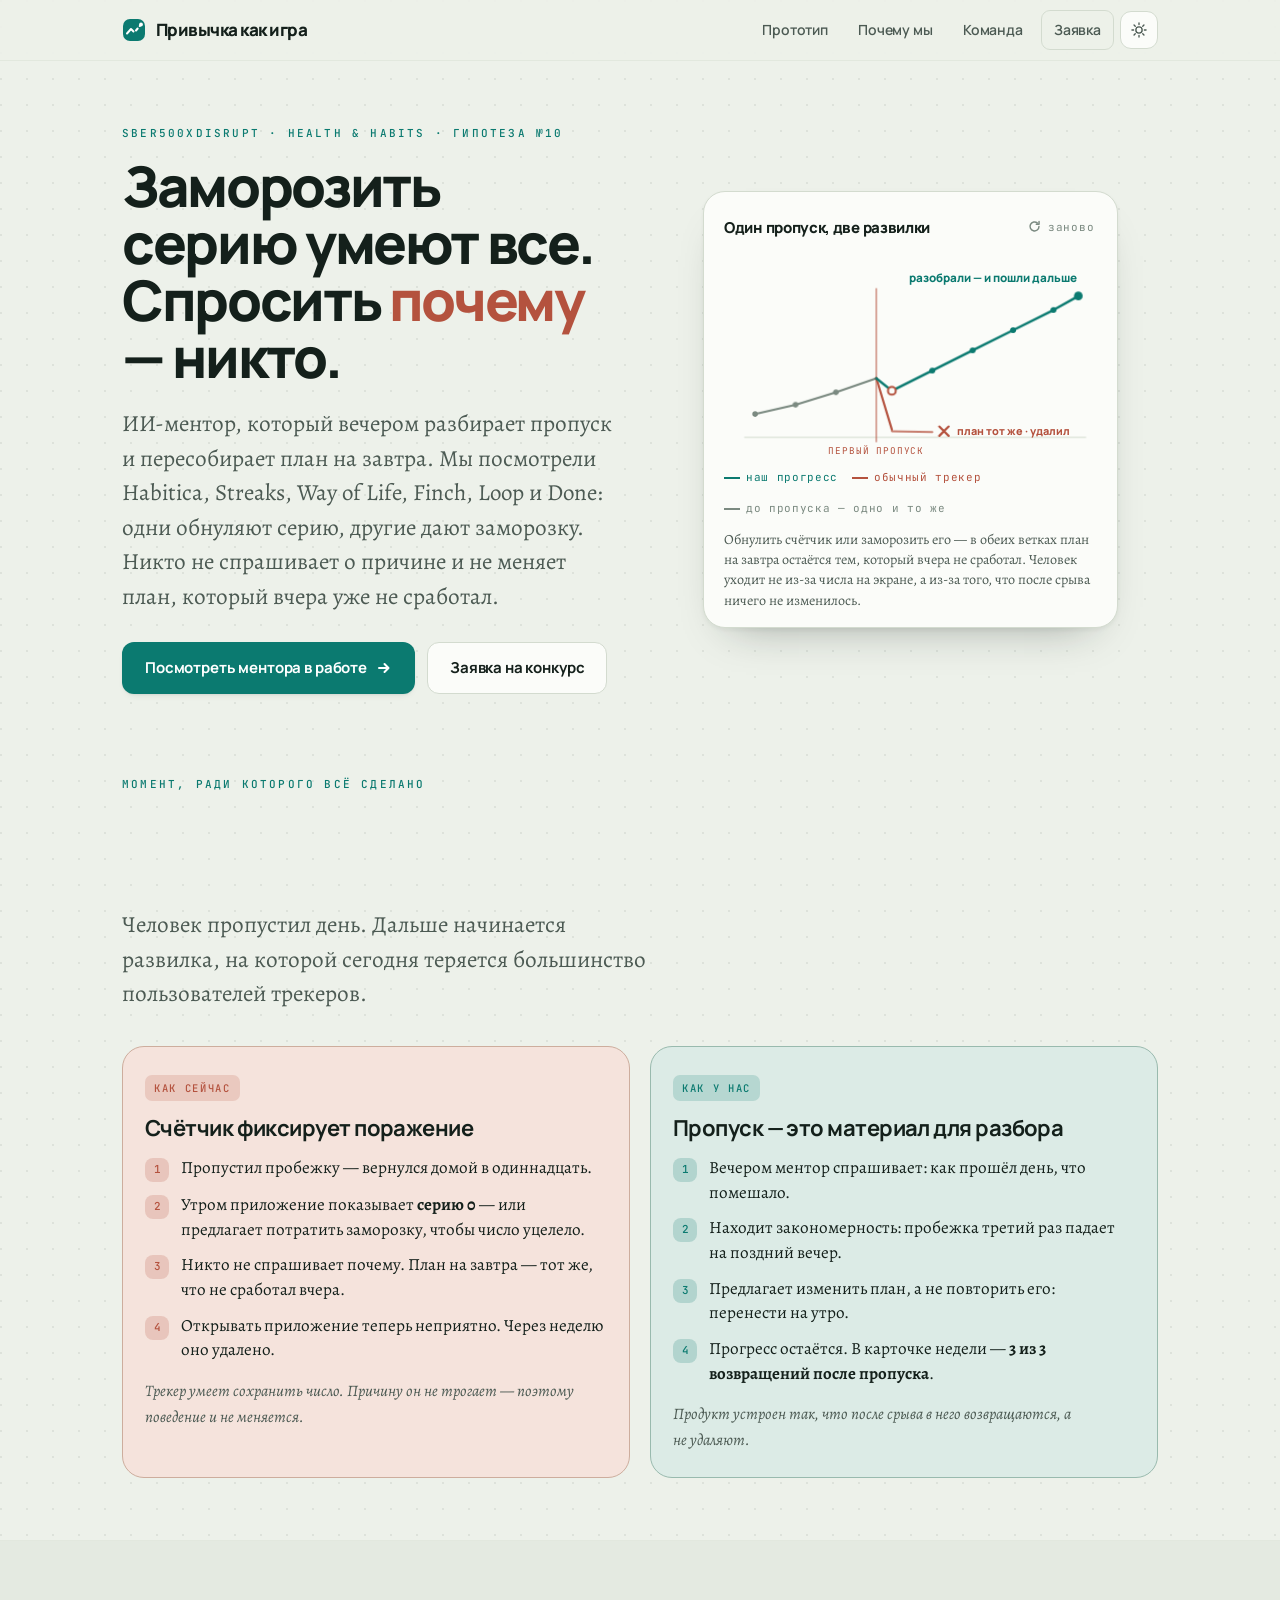
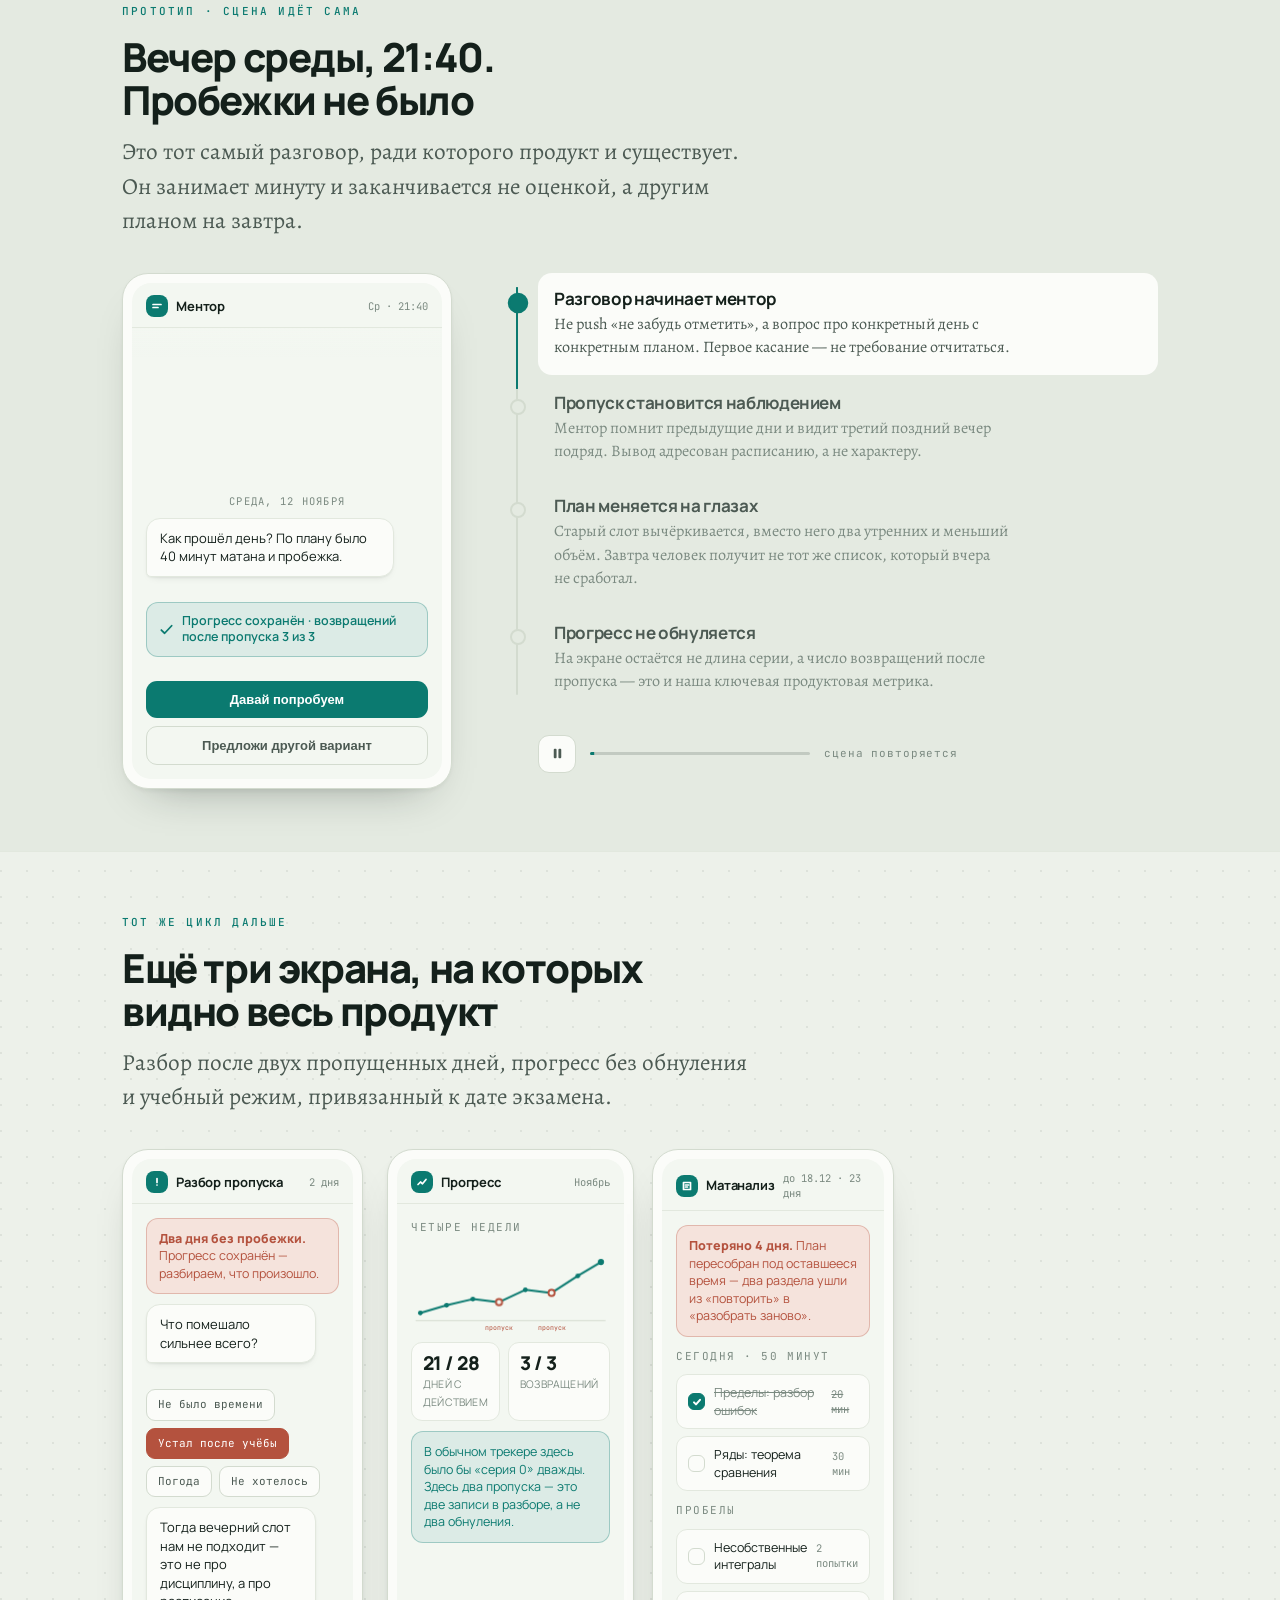
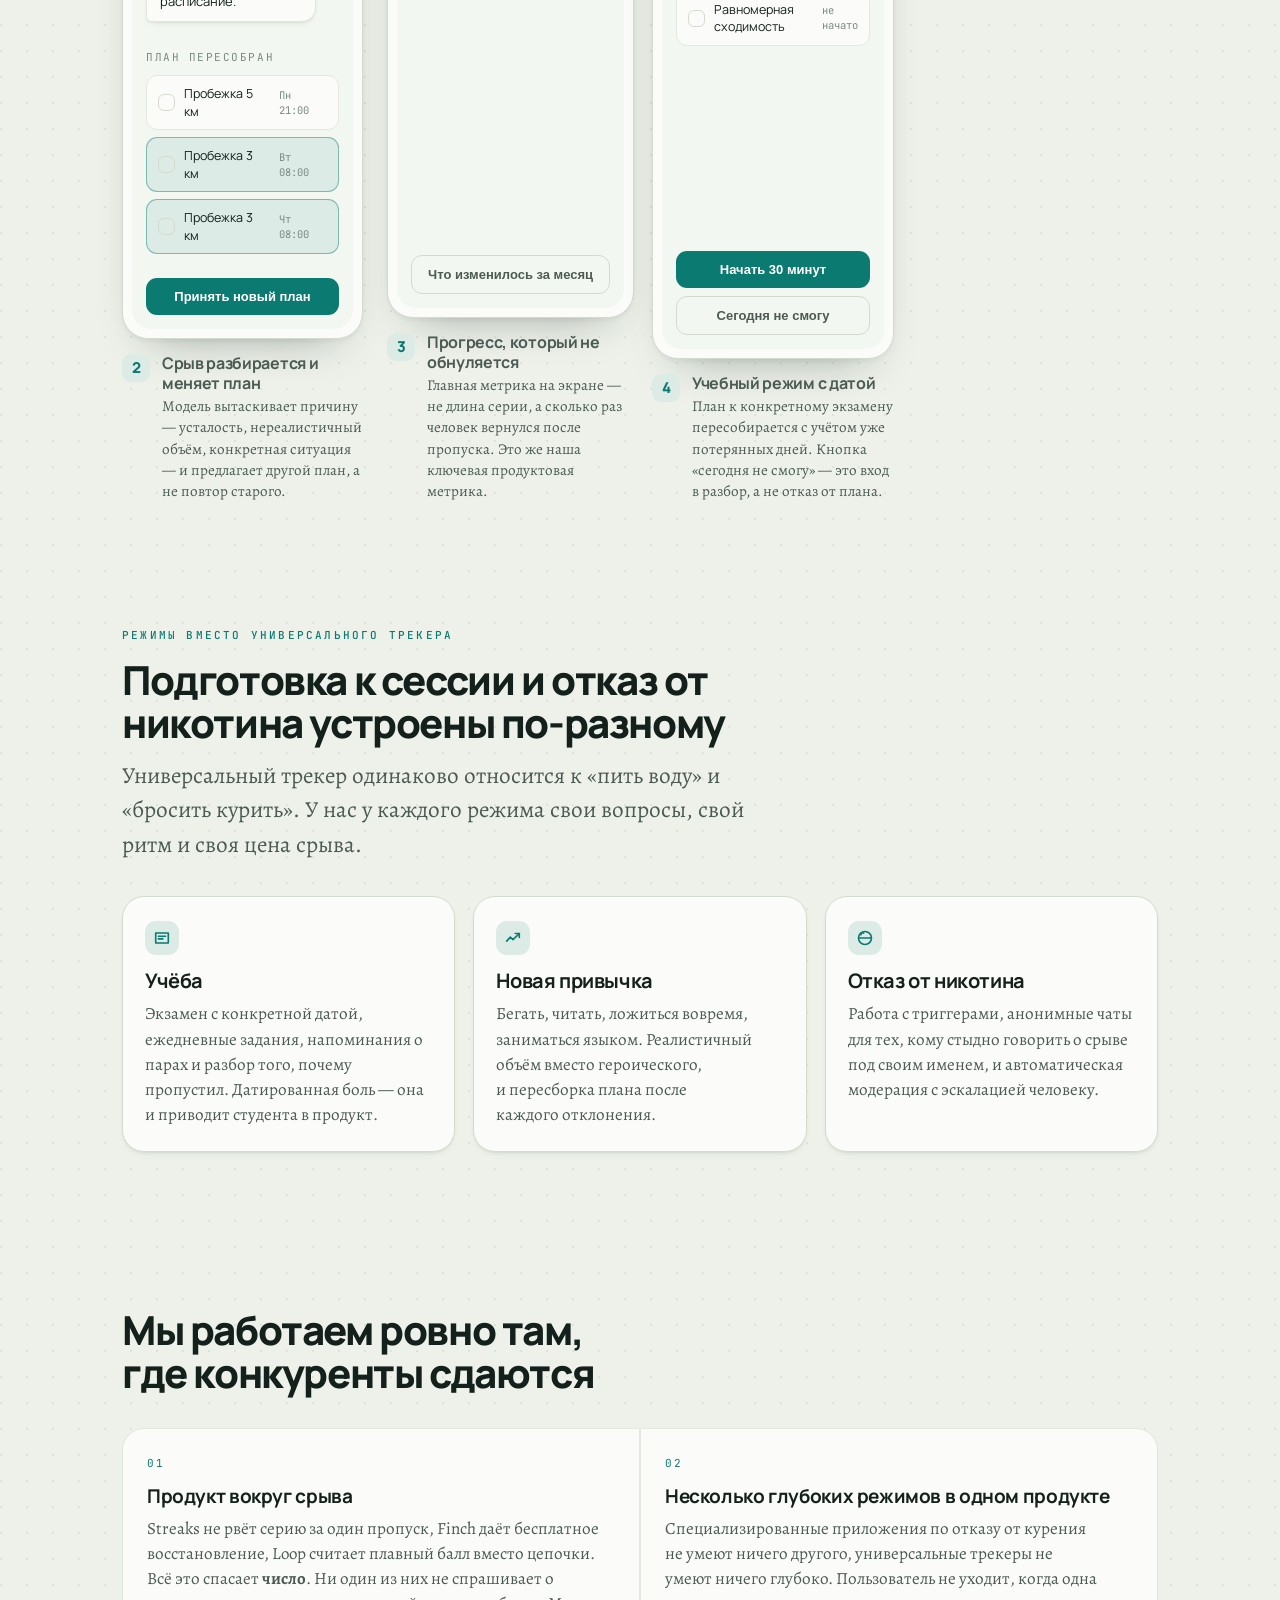
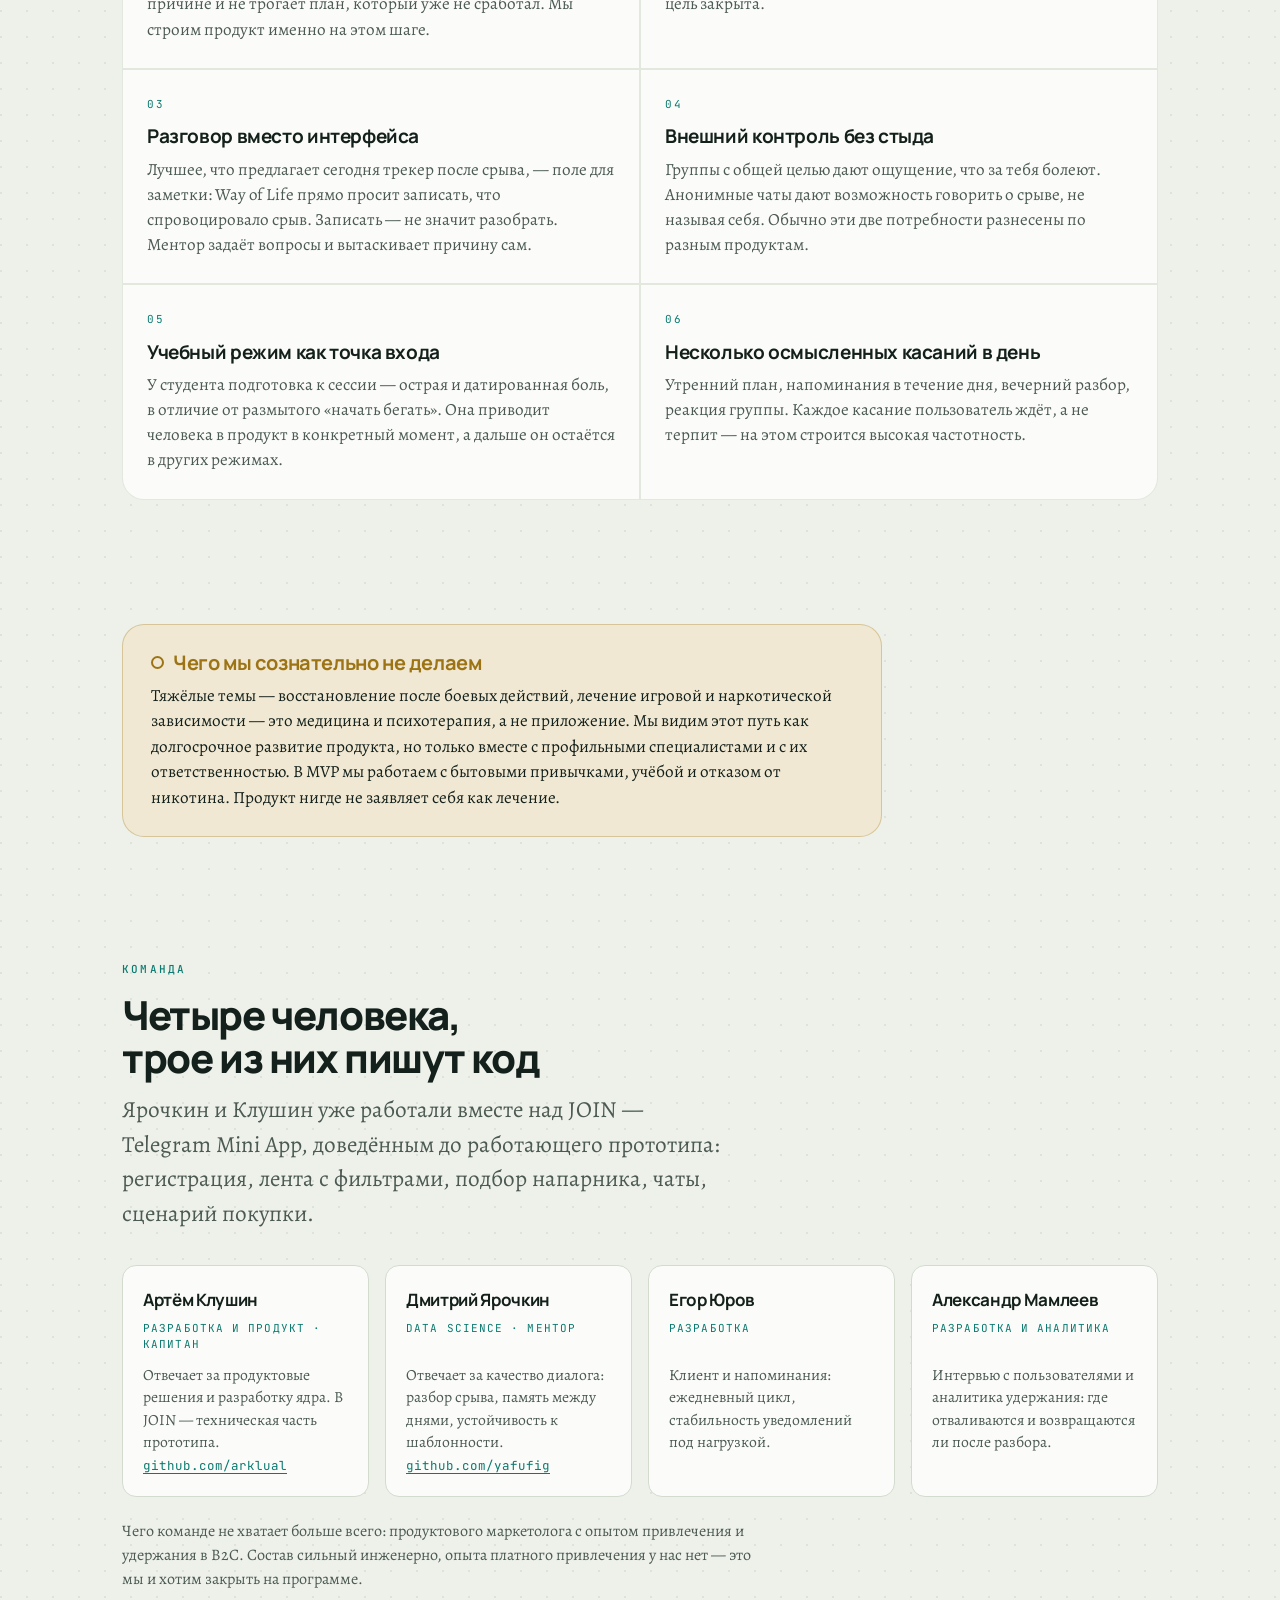
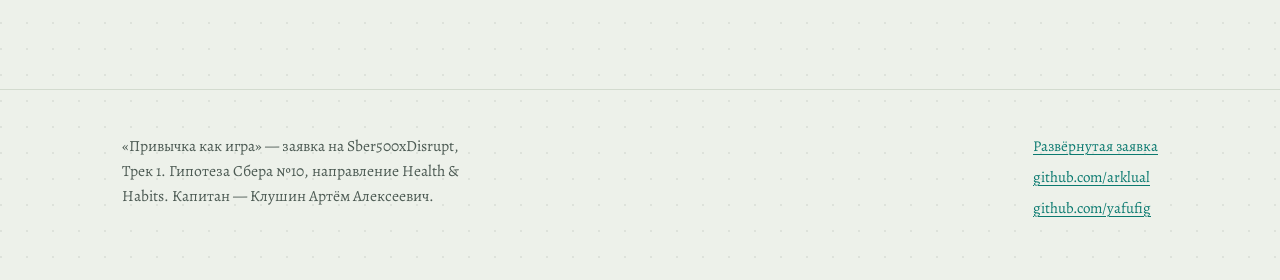
==== commit 14ba842d: "Живая сцена вечернего разбора, анимация обеих страниц, проверяемые факты о трекерах" ====
--- a/index.html
+++ b/index.html
@@ -4,17 +4,21 @@
 <meta charset="utf-8">
 <meta name="viewport" content="width=device-width,initial-scale=1">
 <title>Привычка как игра — ИИ-ментор, который работает со срывом</title>
-<meta name="description" content="Трекеры привычек держатся на непрерывной серии и теряют человека на первом пропуске. Мы строим продукт вокруг срыва: вечерний разбор дня, перестроение плана, прогресс, который не обнуляется.">
+<meta name="description" content="Трекеры умеют обнулить серию или заморозить её. Ни один не спрашивает, почему не получилось, и не меняет план. Мы строим продукт вокруг срыва: вечерний разбор дня, перестроение плана, прогресс, который не обнуляется.">
 <link rel="preconnect" href="https://fonts.googleapis.com">
 <link rel="preconnect" href="https://fonts.gstatic.com" crossorigin>
 <link href="https://fonts.googleapis.com/css2?family=Manrope:wght@600;700;800&family=Alegreya:ital,wght@0,400;0,500;0,700;1,400&family=JetBrains+Mono:wght@400;500&display=swap" rel="stylesheet">
 <link rel="stylesheet" href="habit.css">
 <script>
   (function(){
+    var d = document.documentElement;
     try{
       var t = localStorage.getItem('hm-theme');
       if(!t) t = matchMedia('(prefers-color-scheme: dark)').matches ? 'dark' : 'light';
-      document.documentElement.setAttribute('data-theme', t);
+      d.setAttribute('data-theme', t);
+    }catch(e){}
+    try{
+      if(!matchMedia('(prefers-reduced-motion: reduce)').matches) d.classList.add('motion');
     }catch(e){}
   })();
 </script>
@@ -51,55 +55,77 @@
 <div class="hero">
   <div class="wrap hero-grid">
     <div>
-      <span class="eyebrow">Sber500xDisrupt · Health &amp; Habits · гипотеза №10</span>
-      <h1>Трекеры заканчиваются на первом пропуске. Мы <span class="brk">с него начинаем</span>.</h1>
-      <p class="lede">ИИ-ментор, который вечером спрашивает, как прошёл день, разбирает срыв и пересобирает план на завтра. Серия не обнуляется — потому что продукт построен вокруг срыва, а не вокруг серии.</p>
-      <div class="cta">
-        <a class="btn btn-primary" href="#prototype">Посмотреть, как это работает
+      <span class="eyebrow" data-in="soft" data-hero="0">Sber500xDisrupt · Health &amp; Habits · гипотеза №10</span>
+      <h1 data-in="head" data-hero="90">Заморозить серию умеют все.<br>Спросить <span class="brk">почему</span> — никто.</h1>
+      <p class="lede" data-in="soft" data-hero="380">ИИ-ментор, который вечером разбирает пропуск и пересобирает план на завтра. Мы посмотрели Habitica, Streaks, Way of Life, Finch, Loop и Done: одни обнуляют серию, другие дают заморозку. Никто не спрашивает о причине и не меняет план, который вчера уже не сработал.</p>
+      <div class="cta" data-in="soft" data-hero="500">
+        <a class="btn btn-primary" href="#prototype">Посмотреть ментора в работе
           <svg width="16" height="16" viewBox="0 0 16 16" fill="none" stroke="currentColor" stroke-width="2" stroke-linecap="round" stroke-linejoin="round" aria-hidden="true"><path d="M3 8h9M8.5 4l4 4-4 4"/></svg>
         </a>
         <a class="btn btn-ghost" href="application.html">Заявка на конкурс</a>
       </div>
     </div>
 
-    <figure class="hero-fig">
-      <svg viewBox="0 0 460 250" width="100%" role="img" aria-label="График: после первого пропуска обычный трекер обнуляет серию и теряет пользователя, а наш прогресс продолжает расти.">
-        <!-- сетка -->
-        <g stroke="var(--line-soft)" stroke-width="1">
-          <line x1="18" y1="212" x2="444" y2="212"/>
-          <line x1="18" y1="160" x2="444" y2="160"/>
-          <line x1="18" y1="108" x2="444" y2="108"/>
-          <line x1="18" y1="56" x2="444" y2="56"/>
+    <figure class="hero-fig" data-in="card" data-hero="600">
+      <div class="fig-head">
+        <b>Один пропуск, две развилки</b>
+        <button class="replay" type="button" aria-label="Показать заново">
+          <svg width="13" height="13" viewBox="0 0 16 16" fill="none" stroke="currentColor" stroke-width="1.8" stroke-linecap="round" stroke-linejoin="round" aria-hidden="true"><path d="M13.5 8a5.5 5.5 0 1 1-1.9-4.2"/><path d="M13.6 1.8v3.4h-3.4"/></svg>
+          заново
+        </button>
+      </div>
+      <svg class="hchart" data-autoplay viewBox="0 0 480 268" width="100%" role="img" aria-label="Схема: первые двенадцать дней у обоих одинаковы. После первого пропуска линия обычного трекера падает в ноль и обрывается, а наша проваливается на один шаг и продолжает расти.">
+        <!-- базовая линия -->
+        <line class="an" style="--d:0ms" x1="26" y1="236" x2="466" y2="236" stroke="var(--line)" stroke-width="1.5"/>
+
+        <!-- общий отрезок -->
+        <path class="draw" style="--d:220ms;--dur:820ms" pathLength="100"
+              d="M40 206 L92 194 L144 178 L196 160"
+              fill="none" stroke="var(--ink-faint)" stroke-width="2.6" stroke-linecap="round" stroke-linejoin="round"/>
+        <g fill="var(--ink-faint)">
+          <circle class="pop" style="--d:340ms" cx="40" cy="206" r="3.6"/>
+          <circle class="pop" style="--d:560ms" cx="92" cy="194" r="3.6"/>
+          <circle class="pop" style="--d:780ms" cx="144" cy="178" r="3.6"/>
         </g>
 
         <!-- отметка пропуска -->
-        <line x1="201" y1="26" x2="201" y2="224" stroke="var(--clay)" stroke-width="1.4" stroke-dasharray="4 5" opacity=".85"/>
-        <text x="201" y="242" text-anchor="middle" font-family="JetBrains Mono, monospace" font-size="11" fill="var(--clay)">первый пропуск</text>
-
-        <!-- наш путь -->
-        <path d="M30 190 L87 175 L144 156 L201 166 L258 138 L315 112 L372 84 L429 52"
-              fill="none" stroke="var(--teal)" stroke-width="3" stroke-linecap="round" stroke-linejoin="round"/>
+        <line class="draw" style="--d:1050ms;--dur:420ms" pathLength="100" x1="196" y1="242" x2="196" y2="44"
+              stroke="var(--clay)" stroke-width="1.4" stroke-dasharray="4 5" opacity=".9"/>
+        <text class="an" style="--d:1250ms" x="196" y="258" text-anchor="middle" font-size="12" letter-spacing=".09em" fill="var(--clay)">ПЕРВЫЙ ПРОПУСК</text>
+
+        <!-- ветка обычного трекера -->
+        <path class="draw" style="--d:1460ms;--dur:520ms" pathLength="100"
+              d="M196 160 L216 226"
+              fill="none" stroke="var(--clay)" stroke-width="2.8" stroke-linecap="round" stroke-linejoin="round"/>
+        <path class="draw" style="--d:1980ms;--dur:420ms" pathLength="100"
+              d="M216 228 L268 229"
+              fill="none" stroke="var(--clay)" stroke-width="2.6" stroke-linecap="round" stroke-dasharray="2 7" opacity=".75"/>
+        <g class="pop" style="--d:2400ms" stroke="var(--clay)" stroke-width="2.8" stroke-linecap="round">
+          <line x1="277" y1="222" x2="289" y2="234"/><line x1="289" y1="222" x2="277" y2="234"/>
+        </g>
+        <text class="an lbl" style="--d:2620ms" x="300" y="233" font-size="14" fill="var(--clay)">план тот же · удалил</text>
+
+        <!-- наша ветка -->
+        <path class="draw" style="--d:2900ms;--dur:1150ms" pathLength="100"
+              d="M196 160 L216 176 L268 150 L320 124 L372 98 L424 72 L456 54"
+              fill="none" stroke="var(--teal)" stroke-width="3.2" stroke-linecap="round" stroke-linejoin="round"/>
+        <circle class="pop" style="--d:3060ms" cx="216" cy="176" r="5" fill="var(--panel)" stroke="var(--clay)" stroke-width="2.6"/>
         <g fill="var(--teal)">
-          <circle cx="30" cy="190" r="4"/><circle cx="87" cy="175" r="4"/><circle cx="144" cy="156" r="4"/>
-          <circle cx="258" cy="138" r="4"/><circle cx="315" cy="112" r="4"/><circle cx="372" cy="84" r="4"/>
-          <circle cx="429" cy="52" r="5.5"/>
+          <circle class="pop" style="--d:3380ms" cx="268" cy="150" r="3.8"/>
+          <circle class="pop" style="--d:3560ms" cx="320" cy="124" r="3.8"/>
+          <circle class="pop" style="--d:3740ms" cx="372" cy="98" r="3.8"/>
+          <circle class="pop" style="--d:3920ms" cx="424" cy="72" r="3.8"/>
         </g>
-        <circle cx="201" cy="166" r="5.5" fill="var(--panel)" stroke="var(--clay)" stroke-width="3"/>
-        <text x="432" y="34" text-anchor="end" font-family="Manrope, sans-serif" font-weight="800" font-size="13.5" fill="var(--teal)">разобрали — и пошли дальше</text>
-
-        <!-- обычный трекер -->
-        <path d="M30 190 L87 175 L144 156 L201 212" fill="none" stroke="var(--clay)" stroke-width="2.6" stroke-linecap="round" stroke-linejoin="round"/>
-        <path d="M201 212 L256 214" fill="none" stroke="var(--clay)" stroke-width="2.6" stroke-linecap="round" stroke-dasharray="2 7" opacity=".7"/>
-        <g stroke="var(--clay)" stroke-width="2.6" stroke-linecap="round">
-          <line x1="264" y1="208" x2="276" y2="220"/><line x1="276" y1="208" x2="264" y2="220"/>
-        </g>
-        <text x="286" y="218" font-family="Manrope, sans-serif" font-weight="700" font-size="12.5" fill="var(--clay)">серия 0 · удалил</text>
+        <circle class="halo" style="--d:4150ms" cx="456" cy="54" r="6" fill="var(--teal)"/>
+        <circle class="pop" style="--d:4100ms" cx="456" cy="54" r="5.6" fill="var(--teal)"/>
+        <text class="an lbl" style="--d:4300ms" x="454" y="36" text-anchor="end" font-size="15" fill="var(--teal)">разобрали — и пошли дальше</text>
       </svg>
       <div class="legend">
         <span style="color:var(--teal)"><i></i>наш прогресс</span>
         <span style="color:var(--clay)"><i></i>обычный трекер</span>
-      </div>
-      <figcaption>Серия — отличная механика ровно до первого пропуска. После него она превращается в напоминание о поражении, и человек уходит. Мы переносим смысл с непрерывности на возвращение.</figcaption>
+        <span style="color:var(--ink-faint)"><i></i>до пропуска — одно и то же</span>
+      </div>
+      <figcaption>Обнулить счётчик или заморозить его — в обеих ветках план на завтра остаётся тем, который вчера не сработал. Человек уходит не из-за числа на экране, а из-за того, что после срыва ничего не изменилось.</figcaption>
     </figure>
   </div>
 </div>
@@ -108,25 +134,25 @@
 <section id="problem">
   <div class="wrap">
     <div class="sec-head">
-      <span class="eyebrow">Момент, ради которого всё сделано</span>
-      <h2>Один и тот же вечер среды в двух приложениях</h2>
-      <p class="lede">Человек пропустил день. Дальше начинается развилка, на которой сегодня теряется большинство пользователей трекеров.</p>
-    </div>
-
-    <div class="duo">
-      <div class="lane bad">
+      <span class="eyebrow" data-in="soft">Момент, ради которого всё сделано</span>
+      <h2 data-in>Один и тот же вечер среды в двух приложениях</h2>
+      <p class="lede" data-in="soft">Человек пропустил день. Дальше начинается развилка, на которой сегодня теряется большинство пользователей трекеров.</p>
+    </div>
+
+    <div class="duo" data-stagger="110">
+      <div class="lane bad" data-in="card">
         <span class="tag">Как сейчас</span>
         <h3>Счётчик фиксирует поражение</h3>
         <ol class="steps">
           <li><span class="step-n">1</span><span>Пропустил пробежку — вернулся домой в одиннадцать.</span></li>
-          <li><span class="step-n">2</span><span>Утром приложение показывает: <b>серия 0</b>. Двенадцать дней стёрты.</span></li>
+          <li><span class="step-n">2</span><span>Утром приложение показывает <b>серию 0</b> — или предлагает потратить заморозку, чтобы число уцелело.</span></li>
           <li><span class="step-n">3</span><span>Никто не спрашивает почему. План на завтра — тот же, что не сработал вчера.</span></li>
           <li><span class="step-n">4</span><span>Открывать приложение теперь неприятно. Через неделю оно удалено.</span></li>
         </ol>
-        <p class="kicker">Трекер умеет только зафиксировать факт. Именно поэтому он не меняет поведение.</p>
-      </div>
-
-      <div class="lane good">
+        <p class="kicker">Трекер умеет сохранить число. Причину он не трогает — поэтому поведение и не меняется.</p>
+      </div>
+
+      <div class="lane good" data-in="card">
         <span class="tag">Как у нас</span>
         <h3>Пропуск — это материал для разбора</h3>
         <ol class="steps">
@@ -141,19 +167,17 @@
   </div>
 </section>
 
-<!-- ================= ПРОТОТИП ================= -->
-<section class="proto" id="prototype">
+<!-- ================= ЖИВАЯ СЦЕНА ================= -->
+<section class="stage" id="prototype" data-scene>
   <div class="wrap">
     <div class="sec-head">
-      <span class="eyebrow">Прототип интерфейса</span>
-      <h2>Четыре экрана, на которых видно весь продукт</h2>
-      <p class="lede">Ежедневный цикл: вечерний разговор, разбор пропуска с перестроением плана, прогресс без обнуления и датированный учебный режим.</p>
-    </div>
-
-    <div class="screens">
-
-      <!-- 1. вечерний диалог -->
-      <article class="screen">
+      <span class="eyebrow" data-in="soft">Прототип · сцена идёт сама</span>
+      <h2 data-in>Вечер среды, 21:40. Пробежки не было</h2>
+      <p class="lede" data-in="soft">Это тот самый разговор, ради которого продукт и существует. Он занимает минуту и заканчивается не оценкой, а другим планом на завтра.</p>
+    </div>
+
+    <div class="stage-grid">
+      <div class="sc-phone" data-in="left">
         <div class="phone">
           <div class="ph-in">
             <div class="ph-bar">
@@ -163,28 +187,70 @@
               <b>Ментор</b>
               <span class="t">Ср · 21:40</span>
             </div>
-            <div class="ph-body chat">
-              <p class="bub m">Как прошёл день? По плану было 40 минут матана и пробежка.</p>
-              <p class="bub u">Матан сделал. Пробежку нет — вернулся в одиннадцать.</p>
-              <p class="bub m">Понял, матан засчитал. Пробежка третий раз подряд падает на поздний вечер после длинного дня.<span class="qq">Перенесём её на утро вторника и четверга?</span></p>
+            <div class="ph-body sc-body">
+              <div class="sc-track">
+                <p class="sc-day on" data-k="day">Среда, 12 ноября</p>
+                <p class="bub m" data-k="q1">Как прошёл день? По плану было 40 минут матана и пробежка.</p>
+                <p class="bub u" data-k="a1">Матан сделал. Пробежку нет — вернулся в одиннадцать.</p>
+                <div class="typing" data-k="typing" aria-hidden="true"><i></i><i></i><i></i></div>
+                <p class="bub m" data-k="m1">Матан засчитал. Пробежка третий раз подряд падает на поздний вечер после длинного дня — дело не в дисциплине, а в слоте.</p>
+                <p class="bub m" data-k="m2">Перенесём её на утро вторника и четверга? И сократим до трёх километров, чтобы точно влезала.</p>
+                <p class="bub u" data-k="a2">Давай попробуем</p>
+                <p class="ph-h" data-k="hdr">План пересобран</p>
+                <div class="plan sc-plan" data-k="plan">
+                  <div class="prow p-old"><span class="mk" aria-hidden="true"></span><span class="txt">Пробежка 5 км</span><span class="tm">Пн 21:00</span></div>
+                  <div class="prow new p-new"><span class="mk" aria-hidden="true"></span><span class="txt">Пробежка 3 км</span><span class="tm">Вт 08:00</span></div>
+                  <div class="prow new p-new"><span class="mk" aria-hidden="true"></span><span class="txt">Пробежка 3 км</span><span class="tm">Чт 08:00</span></div>
+                </div>
+                <div class="sc-note" data-k="note">
+                  <svg width="15" height="15" viewBox="0 0 16 16" fill="none" stroke="currentColor" stroke-width="1.9" stroke-linecap="round" stroke-linejoin="round" aria-hidden="true"><path d="M2.5 8.6 6 12l7.5-8"/></svg>
+                  Прогресс сохранён · возвращений после пропуска 3 из 3
+                </div>
+              </div>
             </div>
             <div class="ph-foot">
-              <button class="pbtn" type="button" tabindex="-1">Давай попробуем</button>
+              <button class="pbtn" type="button" tabindex="-1" data-tap>Давай попробуем</button>
               <button class="pbtn sec" type="button" tabindex="-1">Предложи другой вариант</button>
+              <div class="ph-input" aria-hidden="true"><span>Написать ментору…</span><i></i></div>
             </div>
           </div>
         </div>
-        <div class="screen-cap">
-          <span class="num">1</span>
-          <span>
-            <b>Вечерний разговор, а не форма</b>
-            Ментор помнит предыдущие дни и не задаёт одни и те же вопросы. Он ищет закономерность, а не отмечает галочку.
-          </span>
-        </div>
-      </article>
+      </div>
+
+      <div data-in="right">
+        <ol class="beats">
+          <li class="rail" aria-hidden="true"><i></i></li>
+          <li class="beat"><b>Разговор начинает ментор</b><p>Не push «не забудь отметить», а вопрос про конкретный день с конкретным планом. Первое касание — не требование отчитаться.</p></li>
+          <li class="beat"><b>Пропуск становится наблюдением</b><p>Ментор помнит предыдущие дни и видит третий поздний вечер подряд. Вывод адресован расписанию, а не характеру.</p></li>
+          <li class="beat"><b>План меняется на глазах</b><p>Старый слот вычёркивается, вместо него два утренних и меньший объём. Завтра человек получит не тот же список, который вчера не сработал.</p></li>
+          <li class="beat"><b>Прогресс не обнуляется</b><p>На экране остаётся не длина серии, а число возвращений после пропуска — это и наша ключевая продуктовая метрика.</p></li>
+        </ol>
+        <div class="sc-ctl">
+          <button class="sc-btn" type="button" data-paused="0" aria-label="Остановить сцену">
+            <svg class="i-pause" width="15" height="15" viewBox="0 0 16 16" fill="currentColor" aria-hidden="true"><rect x="4" y="3" width="3" height="10" rx="1"/><rect x="9" y="3" width="3" height="10" rx="1"/></svg>
+            <svg class="i-play" width="15" height="15" viewBox="0 0 16 16" fill="currentColor" aria-hidden="true"><path d="M5 3.6v8.8a.7.7 0 0 0 1.06.6l7-4.4a.7.7 0 0 0 0-1.2l-7-4.4A.7.7 0 0 0 5 3.6Z"/></svg>
+          </button>
+          <span class="sc-bar" aria-hidden="true"><i></i></span>
+          <span class="sc-cap">сцена повторяется</span>
+        </div>
+      </div>
+    </div>
+  </div>
+</section>
+
+<!-- ================= ЕЩЁ ТРИ ЭКРАНА ================= -->
+<section id="screens">
+  <div class="wrap">
+    <div class="sec-head">
+      <span class="eyebrow" data-in="soft">Тот же цикл дальше</span>
+      <h2 data-in>Ещё три экрана, на которых видно весь продукт</h2>
+      <p class="lede" data-in="soft">Разбор после двух пропущенных дней, прогресс без обнуления и учебный режим, привязанный к дате экзамена.</p>
+    </div>
+
+    <div class="screens" data-stagger="120">
 
       <!-- 2. разбор срыва -->
-      <article class="screen">
+      <article class="screen" data-in="card">
         <div class="phone">
           <div class="ph-in">
             <div class="ph-bar">
@@ -206,7 +272,7 @@
               <p class="bub m">Тогда вечерний слот нам не подходит — это не про дисциплину, а про расписание.</p>
               <p class="ph-h">План пересобран</p>
               <div class="plan">
-                <div class="prow old"><span class="mk" aria-hidden="true"></span><span>Пробежка 5 км</span><span class="tm">Пн 21:00</span></div>
+                <div class="prow p-old"><span class="mk" aria-hidden="true"></span><span class="txt">Пробежка 5 км</span><span class="tm">Пн 21:00</span></div>
                 <div class="prow new"><span class="mk" aria-hidden="true"></span><span>Пробежка 3 км</span><span class="tm">Вт 08:00</span></div>
                 <div class="prow new"><span class="mk" aria-hidden="true"></span><span>Пробежка 3 км</span><span class="tm">Чт 08:00</span></div>
               </div>
@@ -226,7 +292,7 @@
       </article>
 
       <!-- 3. прогресс -->
-      <article class="screen">
+      <article class="screen" data-in="card">
         <div class="phone">
           <div class="ph-in">
             <div class="ph-bar">
@@ -238,20 +304,23 @@
             </div>
             <div class="ph-body">
               <p class="ph-h">Четыре недели</p>
-              <svg viewBox="0 0 258 108" width="100%" role="img" aria-label="График прогресса за четыре недели: два пропуска отмечены, линия продолжает расти.">
-                <g stroke="var(--line-soft)" stroke-width="1">
-                  <line x1="6" y1="96" x2="252" y2="96"/><line x1="6" y1="64" x2="252" y2="64"/><line x1="6" y1="32" x2="252" y2="32"/>
-                </g>
-                <path d="M12 88 L46 78 L80 70 L114 74 L148 58 L182 62 L216 40 L246 22"
+              <svg class="hchart" viewBox="0 0 258 112" width="100%" role="img" aria-label="График прогресса за четыре недели: два пропуска отмечены, линия продолжает расти.">
+                <line class="an" style="--d:0ms" x1="6" y1="98" x2="252" y2="98" stroke="var(--line)" stroke-width="1.2"/>
+                <path class="draw" style="--d:200ms;--dur:1200ms" pathLength="100"
+                      d="M12 88 L46 78 L80 70 L114 74 L148 58 L182 62 L216 40 L246 22"
                       fill="none" stroke="var(--teal)" stroke-width="2.6" stroke-linecap="round" stroke-linejoin="round"/>
                 <g fill="var(--teal)">
-                  <circle cx="12" cy="88" r="3"/><circle cx="46" cy="78" r="3"/><circle cx="80" cy="70" r="3"/>
-                  <circle cx="148" cy="58" r="3"/><circle cx="216" cy="40" r="3"/><circle cx="246" cy="22" r="4"/>
+                  <circle class="pop" style="--d:340ms" cx="12" cy="88" r="3"/>
+                  <circle class="pop" style="--d:480ms" cx="46" cy="78" r="3"/>
+                  <circle class="pop" style="--d:620ms" cx="80" cy="70" r="3"/>
+                  <circle class="pop" style="--d:900ms" cx="148" cy="58" r="3"/>
+                  <circle class="pop" style="--d:1180ms" cx="216" cy="40" r="3"/>
+                  <circle class="pop" style="--d:1320ms" cx="246" cy="22" r="4"/>
                 </g>
-                <circle cx="114" cy="74" r="4" fill="var(--panel-2)" stroke="var(--clay)" stroke-width="2.4"/>
-                <circle cx="182" cy="62" r="4" fill="var(--panel-2)" stroke="var(--clay)" stroke-width="2.4"/>
-                <text x="114" y="106" text-anchor="middle" font-family="JetBrains Mono, monospace" font-size="8.5" fill="var(--clay)">пропуск</text>
-                <text x="182" y="106" text-anchor="middle" font-family="JetBrains Mono, monospace" font-size="8.5" fill="var(--clay)">пропуск</text>
+                <circle class="pop" style="--d:760ms" cx="114" cy="74" r="4" fill="var(--panel-2)" stroke="var(--clay)" stroke-width="2.4"/>
+                <circle class="pop" style="--d:1040ms" cx="182" cy="62" r="4" fill="var(--panel-2)" stroke="var(--clay)" stroke-width="2.4"/>
+                <text class="an" style="--d:860ms" x="114" y="110" text-anchor="middle" font-family="JetBrains Mono, monospace" font-size="8.5" fill="var(--clay)">пропуск</text>
+                <text class="an" style="--d:1140ms" x="182" y="110" text-anchor="middle" font-family="JetBrains Mono, monospace" font-size="8.5" fill="var(--clay)">пропуск</text>
               </svg>
               <div class="stats">
                 <div class="stat"><b>21 / 28</b><span>ДНЕЙ С ДЕЙСТВИЕМ</span></div>
@@ -274,7 +343,7 @@
       </article>
 
       <!-- 4. экзамен -->
-      <article class="screen">
+      <article class="screen" data-in="card">
         <div class="phone">
           <div class="ph-in">
             <div class="ph-bar">
@@ -320,22 +389,22 @@
 <section id="modes">
   <div class="wrap">
     <div class="sec-head">
-      <span class="eyebrow">Режимы вместо универсального трекера</span>
-      <h2>Подготовка к сессии и отказ от никотина устроены по-разному</h2>
-      <p class="lede">Универсальный трекер одинаково относится к «пить воду» и «бросить курить». У нас у каждого режима свои вопросы, свой ритм и своя цена срыва.</p>
-    </div>
-    <div class="modes">
-      <div class="mode-card">
+      <span class="eyebrow" data-in="soft">Режимы вместо универсального трекера</span>
+      <h2 data-in>Подготовка к сессии и отказ от никотина устроены по-разному</h2>
+      <p class="lede" data-in="soft">Универсальный трекер одинаково относится к «пить воду» и «бросить курить». У нас у каждого режима свои вопросы, свой ритм и своя цена срыва.</p>
+    </div>
+    <div class="modes" data-stagger="90">
+      <div class="mode-card" data-in="card">
         <span class="ic" aria-hidden="true"><svg width="18" height="18" viewBox="0 0 20 20" fill="none" stroke="currentColor" stroke-width="1.8" stroke-linecap="round" stroke-linejoin="round"><path d="M3 4.5h14v11H3zM6 8h8M6 11h5"/></svg></span>
         <h3>Учёба</h3>
         <p>Экзамен с конкретной датой, ежедневные задания, напоминания о парах и разбор того, почему пропустил. Датированная боль — она и приводит студента в продукт.</p>
       </div>
-      <div class="mode-card">
+      <div class="mode-card" data-in="card">
         <span class="ic" aria-hidden="true"><svg width="18" height="18" viewBox="0 0 20 20" fill="none" stroke="currentColor" stroke-width="1.8" stroke-linecap="round" stroke-linejoin="round"><path d="M3 13.5 7 9l3 2.8L17 5"/><path d="M12.5 5H17v4.5"/></svg></span>
         <h3>Новая привычка</h3>
         <p>Бегать, читать, ложиться вовремя, заниматься языком. Реалистичный объём вместо героического, и пересборка плана после каждого отклонения.</p>
       </div>
-      <div class="mode-card">
+      <div class="mode-card" data-in="card">
         <span class="ic" aria-hidden="true"><svg width="18" height="18" viewBox="0 0 20 20" fill="none" stroke="currentColor" stroke-width="1.8" stroke-linecap="round" stroke-linejoin="round"><path d="M3 10h14"/><path d="M5.5 6.5C5.5 4.5 7 3.5 8.5 4.6"/><circle cx="10" cy="10" r="7.2"/></svg></span>
         <h3>Отказ от никотина</h3>
         <p>Работа с триггерами, анонимные чаты для тех, кому стыдно говорить о срыве под своим именем, и автоматическая модерация с эскалацией человеку.</p>
@@ -348,36 +417,36 @@
 <section id="why">
   <div class="wrap">
     <div class="sec-head">
-      <span class="eyebrow">Конкурентное преимущество</span>
-      <h2>Мы работаем ровно там, где конкуренты сдаются</h2>
-    </div>
-    <div class="adv">
-      <div>
+      <span class="eyebrow" data-in="soft">Конкурентное преимущество</span>
+      <h2 data-in>Мы работаем ровно там, где конкуренты сдаются</h2>
+    </div>
+    <div class="adv" data-stagger="60">
+      <div data-in="soft">
         <span class="num">01</span>
         <h3>Продукт вокруг срыва</h3>
-        <p>Habitica, Streaks, Way of Life и остальные трекеры построены на непрерывной серии. Мы строим на возвращении: срыв ожидается, разбирается и не обнуляет прогресс. Это не смягчение механики, а другой продукт.</p>
-      </div>
-      <div>
+        <p>Streaks не рвёт серию за один пропуск, Finch даёт бесплатное восстановление, Loop считает плавный балл вместо цепочки. Всё это спасает <b>число</b>. Ни один из них не спрашивает о причине и не трогает план, который уже не сработал. Мы строим продукт именно на этом шаге.</p>
+      </div>
+      <div data-in="soft">
         <span class="num">02</span>
         <h3>Несколько глубоких режимов в одном продукте</h3>
         <p>Специализированные приложения по отказу от курения не умеют ничего другого, универсальные трекеры не умеют ничего глубоко. Пользователь не уходит, когда одна цель закрыта.</p>
       </div>
-      <div>
+      <div data-in="soft">
         <span class="num">03</span>
         <h3>Разговор вместо интерфейса</h3>
-        <p>Трекер требует, чтобы человек сам понял, что пошло не так. Ментор задаёт вопросы и вытаскивает причину — это то, ради чего ходят к коучу.</p>
-      </div>
-      <div>
+        <p>Лучшее, что предлагает сегодня трекер после срыва, — поле для заметки: Way of Life прямо просит записать, что спровоцировало срыв. Записать — не значит разобрать. Ментор задаёт вопросы и вытаскивает причину сам.</p>
+      </div>
+      <div data-in="soft">
         <span class="num">04</span>
         <h3>Внешний контроль без стыда</h3>
         <p>Группы с общей целью дают ощущение, что за тебя болеют. Анонимные чаты дают возможность говорить о срыве, не называя себя. Обычно эти две потребности разнесены по разным продуктам.</p>
       </div>
-      <div>
+      <div data-in="soft">
         <span class="num">05</span>
         <h3>Учебный режим как точка входа</h3>
         <p>У студента подготовка к сессии — острая и датированная боль, в отличие от размытого «начать бегать». Она приводит человека в продукт в конкретный момент, а дальше он остаётся в других режимах.</p>
       </div>
-      <div>
+      <div data-in="soft">
         <span class="num">06</span>
         <h3>Несколько осмысленных касаний в день</h3>
         <p>Утренний план, напоминания в течение дня, вечерний разбор, реакция группы. Каждое касание пользователь ждёт, а не терпит — на этом строится высокая частотность.</p>
@@ -389,7 +458,7 @@
 <!-- ================= РАМКА ================= -->
 <section id="scope">
   <div class="wrap narrow">
-    <div class="frame-note">
+    <div class="frame-note" data-in="card">
       <h3>Чего мы сознательно не делаем</h3>
       <p>Тяжёлые темы — восстановление после боевых действий, лечение игровой и наркотической зависимости — это медицина и психотерапия, а не приложение. Мы видим этот путь как долгосрочное развитие продукта, но только вместе с профильными специалистами и с их ответственностью. В MVP мы работаем с бытовыми привычками, учёбой и отказом от никотина. Продукт нигде не заявляет себя как лечение.</p>
     </div>
@@ -400,37 +469,37 @@
 <section id="team">
   <div class="wrap">
     <div class="sec-head">
-      <span class="eyebrow">Команда</span>
-      <h2>Четыре человека, трое из них пишут код</h2>
-      <p class="lede">Ярочкин и Клушин уже работали вместе над JOIN — Telegram Mini App, доведённым до работающего прототипа: регистрация, лента с фильтрами, подбор напарника, чаты, сценарий покупки.</p>
-    </div>
-    <div class="team">
-      <div class="person">
+      <span class="eyebrow" data-in="soft">Команда</span>
+      <h2 data-in>Четыре человека, трое из них пишут код</h2>
+      <p class="lede" data-in="soft">Ярочкин и Клушин уже работали вместе над JOIN — Telegram Mini App, доведённым до работающего прототипа: регистрация, лента с фильтрами, подбор напарника, чаты, сценарий покупки.</p>
+    </div>
+    <div class="team" data-stagger="80">
+      <div class="person" data-in="card">
         <b>Артём Клушин</b>
         <span class="role">Разработка и продукт · капитан</span>
         <p>Отвечает за продуктовые решения и разработку ядра. В JOIN — техническая часть прототипа.</p>
         <p><a href="https://github.com/arklual">github.com/arklual</a></p>
       </div>
-      <div class="person">
+      <div class="person" data-in="card">
         <b>Дмитрий Ярочкин</b>
         <span class="role">Data Science · ментор</span>
         <p>Отвечает за качество диалога: разбор срыва, память между днями, устойчивость к шаблонности.</p>
         <p><a href="https://github.com/yafufig">github.com/yafufig</a></p>
       </div>
-      <div class="person">
+      <div class="person" data-in="card">
         <b>Егор Юров</b>
         <span class="role">Разработка</span>
         <p>Клиент и напоминания: ежедневный цикл, стабильность уведомлений под нагрузкой.</p>
         <!-- СЮДА: названия хакатонов с местами и акселераторов, GitHub Юрова и Мамлеева -->
       </div>
-      <div class="person">
+      <div class="person" data-in="card">
         <b>Александр Мамлеев</b>
         <span class="role">Разработка и аналитика</span>
         <p>Интервью с пользователями и аналитика удержания: где отваливаются и возвращаются ли после разбора.</p>
         <!-- СЮДА: названия хакатонов с местами и акселераторов, GitHub Юрова и Мамлеева -->
       </div>
     </div>
-    <p class="small muted" style="margin-top:22px;max-width:70ch">Чего команде не хватает больше всего: продуктового маркетолога с опытом привлечения и удержания в B2C. Состав сильный инженерно, опыта платного привлечения у нас нет — это мы и хотим закрыть на программе.</p>
+    <p class="small muted" data-in="soft" style="margin-top:22px;max-width:70ch">Чего команде не хватает больше всего: продуктового маркетолога с опытом привлечения и удержания в B2C. Состав сильный инженерно, опыта платного привлечения у нас нет — это мы и хотим закрыть на программе.</p>
   </div>
 </section>
 
@@ -447,16 +516,6 @@
   </div>
 </footer>
 
-<script>
-  (function(){
-    var b = document.getElementById('theme');
-    if(!b) return;
-    b.addEventListener('click', function(){
-      var cur = document.documentElement.getAttribute('data-theme') === 'dark' ? 'light' : 'dark';
-      document.documentElement.setAttribute('data-theme', cur);
-      try{ localStorage.setItem('hm-theme', cur); }catch(e){}
-    });
-  })();
-</script>
+<script src="habit.js" defer></script>
 </body>
 </html>
--- a/habit.css
+++ b/habit.css
@@ -66,7 +66,24 @@
 
 *{box-sizing:border-box}
 html{-webkit-text-size-adjust:100%;scroll-behavior:smooth}
-@media (prefers-reduced-motion:reduce){html{scroll-behavior:auto}*{animation:none!important;transition:none!important}}
+
+/* кривые и длительности — один словарь на обе страницы */
+:root{
+  --e-out:cubic-bezier(.16,1,.3,1);        /* вход — easeOutExpo */
+  --e-soft:cubic-bezier(.23,1,.32,1);      /* мягкий выход */
+  --e-both:cubic-bezier(.65,0,.35,1);      /* перемещение и пересборка */
+  --e-draw:cubic-bezier(.33,.01,.63,1.01); /* отрисовка линии */
+  --t-tap:160ms;
+  --t-mid:320ms;
+  --t-rev:600ms;
+}
+@media (prefers-reduced-motion:reduce){
+  html{scroll-behavior:auto}
+  *,*::before,*::after{
+    animation-duration:.001ms!important;animation-iteration-count:1!important;
+    transition-duration:.001ms!important;scroll-behavior:auto!important;
+  }
+}
 
 body{
   margin:0;
@@ -97,8 +114,9 @@
   font-family:"Manrope","Golos Text",system-ui,-apple-system,sans-serif;
 }
 h1{
+  overflow-wrap:break-word;
   font-weight:800;
-  font-size:clamp(34px,5.7vw,62px);
+  font-size:clamp(33px,5.1vw,56px);
   line-height:1.02;
   letter-spacing:-.042em;
   margin:0;
@@ -166,7 +184,7 @@
 
 /* ---------- герой ---------- */
 .hero{padding:64px 0 20px}
-.hero-grid{display:grid;grid-template-columns:minmax(0,1.06fr) minmax(0,.94fr);gap:44px;align-items:center}
+.hero-grid{display:grid;grid-template-columns:minmax(0,1fr) minmax(0,1fr);gap:46px;align-items:center}
 @media (max-width:900px){.hero-grid{grid-template-columns:1fr;gap:32px}}
 .hero h1 .brk{color:var(--clay)}
 .hero .lede{margin:22px 0 28px}
@@ -329,7 +347,7 @@
 .team{display:grid;grid-template-columns:repeat(auto-fit,minmax(228px,1fr));gap:16px}
 .person{background:var(--panel);border:1px solid var(--line);border-radius:var(--r);padding:20px}
 .person b{display:block;font-family:"Manrope",sans-serif;font-weight:700;font-size:17px;letter-spacing:-.02em}
-.person .role{display:block;font-family:"JetBrains Mono",monospace;font-size:11px;letter-spacing:.1em;text-transform:uppercase;color:var(--teal);margin:6px 0 10px}
+.person .role{display:block;font-family:"JetBrains Mono",monospace;font-size:11px;letter-spacing:.1em;text-transform:uppercase;color:var(--teal);margin:6px 0 10px;line-height:1.5;min-height:3.1em}
 .person p{font-size:15.5px;line-height:1.45;color:var(--ink-soft);margin:0}
 .person a{font-family:"JetBrains Mono",monospace;font-size:12.5px}
 
@@ -377,3 +395,342 @@
 
 /* линия-подпись */
 .rule-brk{display:block;width:100%;height:14px;margin:0 0 6px;color:var(--line)}
+
+/* ============================================================
+   ДВИЖЕНИЕ
+   Базовое состояние — конечное. Класс .motion ставит инлайновый
+   скрипт в <head> и только если пользователь не просил убрать
+   анимацию: без JS и под prefers-reduced-motion страница просто
+   показана целиком.
+   ============================================================ */
+
+html.motion [data-in]{
+  opacity:0;transform:translate3d(0,10px,0);
+  transition:opacity var(--t-rev) var(--e-out) var(--d,0ms),
+             transform var(--t-rev) var(--e-out) var(--d,0ms);
+}
+html.motion [data-in="left"]{transform:translate3d(-14px,0,0) scale(.99)}
+html.motion [data-in="right"]{transform:translate3d(14px,0,0)}
+html.motion [data-in="rise"]{transform:translate3d(0,16px,0)}
+html.motion [data-in="soft"]{transform:translate3d(0,6px,0)}
+html.motion [data-in="card"]{transform:translate3d(0,12px,0) scale(.982)}
+html.motion [data-in].in{opacity:1;transform:none}
+
+/* заголовок раскрывается сверху вниз, а не выезжает снизу */
+html.motion [data-in="head"]{
+  opacity:0;clip-path:inset(0 0 102% 0);transform:translate3d(0,10px,0);
+  transition:opacity 460ms var(--e-out) var(--d,0ms),
+             clip-path 900ms var(--e-out) var(--d,0ms),
+             transform 900ms var(--e-out) var(--d,0ms);
+}
+html.motion [data-in="head"].in{opacity:1;clip-path:inset(0 0 -14% 0);transform:none}
+
+@keyframes hm-fade{from{opacity:0}to{opacity:1}}
+@keyframes hm-fade-up{from{opacity:0;transform:translate3d(0,7px,0)}to{opacity:1;transform:none}}
+@keyframes hm-draw{to{stroke-dashoffset:0}}
+@keyframes hm-pop{0%{opacity:0;transform:scale(.2)}62%{opacity:1;transform:scale(1.14)}100%{opacity:1;transform:scale(1)}}
+@keyframes hm-halo{0%{opacity:.5;transform:scale(.8)}70%{opacity:0;transform:scale(2.1)}100%{opacity:0;transform:scale(2.1)}}
+
+/* ---------- микровзаимодействия ---------- */
+.btn{transition:transform var(--t-tap) var(--e-out),background-color var(--t-tap) linear,
+     border-color var(--t-tap) linear,box-shadow var(--t-tap) var(--e-out)}
+.btn:hover{transform:translateY(-2px)}
+.btn:active{transform:translateY(0) scale(.985)}
+.btn-primary:hover{box-shadow:0 10px 24px -12px color-mix(in oklab,var(--teal) 85%,transparent),var(--shadow-s)}
+.btn svg{transition:transform var(--t-tap) var(--e-out)}
+.btn:hover svg{transform:translateX(3px)}
+
+.nav a{position:relative;transition:color var(--t-tap) linear,background-color var(--t-tap) linear}
+.nav a:not(.key)::after{
+  content:"";position:absolute;left:12px;right:12px;bottom:5px;height:2px;border-radius:2px;
+  background:var(--teal);transform:scaleX(0);transform-origin:left center;
+  transition:transform 220ms var(--e-out);
+}
+.nav a:not(.key):hover::after,.nav a:not(.key):focus-visible::after{transform:scaleX(1)}
+.nav a.key{border:1px solid var(--line);transition:transform var(--t-tap) var(--e-out),border-color var(--t-tap)}
+.nav a.key:hover{transform:translateY(-1px);border-color:var(--teal)}
+
+.tbtn{transition:transform var(--t-tap) var(--e-out),color var(--t-tap),border-color var(--t-tap)}
+.tbtn:hover{transform:rotate(-14deg)}
+.tbtn:active{transform:rotate(-14deg) scale(.94)}
+
+.brand svg{transition:transform 320ms var(--e-soft)}
+.brand:hover svg{transform:translateY(-2px) rotate(-5deg)}
+
+a{transition:color var(--t-tap) linear}
+.mode-card,.person,.stat,.hero-fig,.frame-note{
+  transition:transform var(--t-mid) var(--e-out),box-shadow var(--t-mid) var(--e-out),border-color var(--t-mid) linear;
+}
+.mode-card:hover{transform:translateY(-4px);box-shadow:var(--shadow-m);border-color:color-mix(in oklab,var(--teal) 38%,var(--line))}
+.mode-card .ic{transition:transform 320ms var(--e-soft),background-color var(--t-mid) linear}
+.mode-card:hover .ic{transform:scale(1.1)}
+.person:hover{transform:translateY(-3px);box-shadow:var(--shadow-s);border-color:color-mix(in oklab,var(--teal) 30%,var(--line))}
+.adv > div{transition:background-color 260ms linear}
+.adv > div:hover{background:var(--panel-2)}
+.adv .num{transition:letter-spacing 260ms var(--e-out)}
+.adv > div:hover .num{letter-spacing:.3em}
+.foot .links a{position:relative;display:inline-block;transition:transform var(--t-tap) var(--e-out)}
+.foot .links a:hover{transform:translateX(3px)}
+
+/* ============================================================
+   ГЕРОЙ-ГРАФИК
+   ============================================================ */
+.hero-fig{position:relative}
+.hchart{display:block;width:100%;height:auto;overflow:visible}
+.hchart text{font-family:"JetBrains Mono",ui-monospace,monospace}
+.hchart .lbl{font-family:"Manrope",system-ui,sans-serif;font-weight:800}
+
+html.motion .hchart .an{opacity:0}
+html.motion .hchart.play .an{animation:hm-fade-up 460ms var(--e-out) both;animation-delay:var(--d,0ms)}
+html.motion .hchart .draw{stroke-dasharray:100;stroke-dashoffset:100;will-change:stroke-dashoffset}
+html.motion .hchart.play .draw{animation:hm-draw var(--dur,900ms) var(--e-draw) both;animation-delay:var(--d,0ms)}
+html.motion .hchart .pop{opacity:0;transform-box:fill-box;transform-origin:center}
+html.motion .hchart.play .pop{animation:hm-pop 420ms var(--e-out) both;animation-delay:var(--d,0ms)}
+html.motion .hchart .halo{opacity:0;transform-box:fill-box;transform-origin:center}
+html.motion .hchart.play .halo{animation:hm-halo 1.7s var(--e-soft) 3 both;animation-delay:var(--d,0ms)}
+
+.fig-head{display:flex;align-items:baseline;gap:10px;flex-wrap:wrap;margin:0 0 14px}
+.fig-head b{font-family:"Manrope",sans-serif;font-weight:800;font-size:15px;letter-spacing:-.02em}
+.fig-head span{font-family:"JetBrains Mono",monospace;font-size:11px;letter-spacing:.08em;color:var(--ink-faint)}
+.replay{
+  margin-left:auto;display:inline-flex;align-items:center;gap:7px;cursor:pointer;
+  font-family:"JetBrains Mono",monospace;font-size:11px;letter-spacing:.08em;
+  background:none;border:none;color:var(--ink-faint);padding:6px 2px;
+  transition:color var(--t-tap) linear;
+}
+.replay:hover{color:var(--teal)}
+.replay svg{transition:transform 420ms var(--e-out)}
+.replay:hover svg{transform:rotate(-180deg)}
+
+/* ============================================================
+   ЖИВАЯ СЦЕНА — вечерний разбор
+   ============================================================ */
+.stage{background:var(--paper-2);border-top:1px solid var(--line-soft);border-bottom:1px solid var(--line-soft)}
+.stage-grid{display:grid;grid-template-columns:minmax(0,330px) minmax(0,1fr);gap:52px;align-items:start;margin-top:6px}
+@media (max-width:940px){.stage-grid{grid-template-columns:1fr;gap:34px;max-width:520px}}
+
+.sc-phone{position:sticky;top:82px}
+@media (max-width:940px){.sc-phone{position:static}}
+.sc-phone .ph-in{min-height:496px}
+.sc-body{position:relative;overflow:hidden;flex:1;padding:0;contain:layout paint;transition:opacity 620ms var(--e-out)}
+.sc-body.fade{opacity:0}
+/* верхний край ленты гасим, чтобы обрезанное сообщение читалось как прокрутка,
+   а не как сбой отрисовки */
+.sc-body::before{
+  content:"";position:absolute;left:0;right:0;top:0;height:30px;z-index:2;pointer-events:none;
+  background:linear-gradient(var(--panel-2),color-mix(in oklab,var(--panel-2) 0%,transparent));
+}
+.sc-track{
+  position:absolute;left:0;right:0;bottom:0;
+  display:flex;flex-direction:column;gap:9px;padding:14px;
+  will-change:transform;
+}
+.sc-track > *{display:none}
+.sc-track > .on{display:block}
+.sc-track > .plan.on,.sc-track > .chips.on,.sc-track > .typing.on,.sc-track > .sc-note.on{display:flex}
+html.motion .sc-track > .on{animation:hm-bub 400ms var(--e-out) both}
+@keyframes hm-bub{from{opacity:0;transform:translate3d(0,8px,0) scale(.975)}to{opacity:1;transform:none}}
+
+.sc-day{
+  align-self:center;margin:0;font-family:"JetBrains Mono",monospace;font-size:10.5px;
+  letter-spacing:.12em;text-transform:uppercase;color:var(--ink-faint);
+}
+.ph-input{
+  display:none;align-items:center;gap:8px;background:var(--panel);
+  border:1px solid var(--line);border-radius:11px;padding:12px;
+  font-size:12.5px;color:var(--ink-faint);
+}
+.ph-input i{margin-left:auto;width:2px;height:14px;border-radius:1px;background:var(--teal)}
+html.motion .ph-foot.sent .ph-input i{animation:hm-caret 1.1s steps(1,end) infinite}
+@keyframes hm-caret{0%,49%{opacity:1}50%,100%{opacity:0}}
+.ph-foot.sent .pbtn{display:none}
+.ph-foot.sent .ph-input{display:flex}
+html.motion .ph-foot.sent .ph-input{animation:hm-fade 320ms var(--e-out) both}
+
+.typing{
+  align-self:flex-start;gap:5px;align-items:center;
+  background:var(--panel);border:1px solid var(--line-soft);
+  border-radius:14px;border-bottom-left-radius:5px;padding:12px 14px;box-shadow:var(--shadow-s);
+}
+.typing i{width:6px;height:6px;border-radius:50%;background:var(--ink-faint);display:block}
+html.motion .typing.on i{animation:hm-blink 1.08s var(--e-both) infinite}
+html.motion .typing.on i:nth-child(2){animation-delay:.15s}
+html.motion .typing.on i:nth-child(3){animation-delay:.3s}
+@keyframes hm-blink{0%,58%,100%{opacity:.3;transform:translateY(0)}28%{opacity:1;transform:translateY(-3.5px)}}
+
+/* строка плана: старая зачёркивается, новые въезжают */
+.prow{position:relative}
+.prow .txt{position:relative;display:inline-block}
+.prow .txt::after{
+  content:"";position:absolute;left:0;right:0;top:52%;height:1.5px;background:currentColor;
+  transform:scaleX(0);transform-origin:left center;opacity:.75;
+}
+html.motion .sc-plan.on .p-old{animation:hm-dim 460ms var(--e-out) 700ms both}
+html.motion .sc-plan.on .p-old .txt::after{animation:hm-strike 420ms var(--e-out) 760ms both}
+@keyframes hm-dim{to{opacity:.44}}
+@keyframes hm-strike{to{transform:scaleX(1)}}
+html.motion .sc-plan.on .p-new{animation:hm-rowin 480ms var(--e-out) both}
+html.motion .sc-plan.on .p-new:nth-child(2){animation-delay:1180ms}
+html.motion .sc-plan.on .p-new:nth-child(3){animation-delay:1330ms}
+@keyframes hm-rowin{from{opacity:0;transform:translate3d(-12px,0,0)}to{opacity:1;transform:none}}
+.sc-plan .p-old{opacity:1}
+html:not(.motion) .sc-plan .p-old{opacity:.44}
+html:not(.motion) .sc-plan .p-old .txt::after{transform:scaleX(1)}
+
+.sc-note{
+  display:flex;align-items:center;gap:8px;border-radius:12px;padding:10px 12px;
+  background:var(--teal-wash);color:var(--teal);
+  border:1px solid color-mix(in oklab,var(--teal) 30%,transparent);
+  font-size:12.5px;line-height:1.35;font-weight:600;
+}
+.sc-note svg{flex:none}
+
+.ph-foot .pbtn{transition:transform var(--t-tap) var(--e-out),box-shadow var(--t-tap) var(--e-out)}
+.pbtn.tap{animation:hm-tap 520ms var(--e-out) both}
+@keyframes hm-tap{0%{transform:none}26%{transform:scale(.955)}100%{transform:none}}
+
+/* дорожка тактов */
+.beats{list-style:none;margin:0;padding:0 0 0 34px;position:relative;display:flex;flex-direction:column;gap:2px}
+.beats > .rail{margin:0}
+.rail{position:absolute;left:12px;top:14px;bottom:14px;width:2px;border-radius:2px;background:var(--line)}
+.rail i{
+  position:absolute;inset:0;border-radius:2px;background:var(--teal);display:block;
+  transform:scaleY(0);transform-origin:top center;transition:transform 620ms var(--e-out);
+}
+.beat{position:relative;padding:15px 16px;border-radius:14px;transition:background-color 380ms linear}
+.beat::before{
+  content:"";position:absolute;left:-28px;top:22px;width:12px;height:12px;border-radius:50%;
+  background:var(--paper-2);border:2px solid var(--line);
+  transition:border-color 380ms linear,transform 380ms var(--e-soft),background-color 380ms linear;
+}
+.beat.on::before{border-color:var(--teal);background:var(--teal);transform:scale(1.28)}
+.beat b{
+  display:block;font-family:"Manrope",sans-serif;font-weight:700;font-size:17px;
+  letter-spacing:-.02em;line-height:1.25;margin-bottom:4px;
+  color:var(--ink-soft);transition:color 380ms linear;
+}
+.beat p{margin:0;font-size:16px;line-height:1.45;color:var(--ink-faint);transition:color 380ms linear;max-width:52ch}
+.beat.on{background:var(--panel)}
+.beat.on b{color:var(--ink)}
+.beat.on p{color:var(--ink-soft)}
+html:not(.motion) .beat{background:var(--panel)}
+html:not(.motion) .beat b{color:var(--ink)}
+html:not(.motion) .beat p{color:var(--ink-soft)}
+html:not(.motion) .beat::before{border-color:var(--teal);background:var(--teal)}
+html:not(.motion) .rail i{transform:scaleY(1)}
+
+.sc-ctl{display:flex;align-items:center;gap:14px;margin:26px 0 0;padding-left:34px}
+.sc-ctl[hidden]{display:none}
+.sc-btn{
+  flex:none;width:38px;height:38px;border-radius:11px;cursor:pointer;
+  border:1px solid var(--line);background:var(--panel);color:var(--ink-soft);
+  display:grid;place-items:center;
+  transition:transform var(--t-tap) var(--e-out),color var(--t-tap),border-color var(--t-tap);
+}
+.sc-btn:hover{color:var(--teal);border-color:var(--teal);transform:translateY(-1px)}
+.sc-btn svg{display:block}
+.sc-btn .i-pause{display:block}.sc-btn .i-play{display:none}
+.sc-btn[data-paused="1"] .i-pause{display:none}
+.sc-btn[data-paused="1"] .i-play{display:block}
+.sc-bar{flex:1;max-width:220px;height:3px;border-radius:3px;background:color-mix(in oklab,var(--ink) 16%,transparent);overflow:hidden}
+.sc-bar i{display:block;height:100%;background:var(--teal);transform:scaleX(0);transform-origin:left center}
+.sc-cap{font-family:"JetBrains Mono",monospace;font-size:11px;letter-spacing:.08em;color:var(--ink-faint)}
+
+/* ============================================================
+   СТРАНИЦА ЗАЯВКИ
+   ============================================================ */
+.app-hero{padding:56px 0 8px}
+.app-grid{display:grid;grid-template-columns:minmax(0,1.1fr) minmax(0,.9fr);gap:46px;align-items:center}
+@media (max-width:940px){.app-grid{grid-template-columns:1fr;gap:30px}}
+.facts{display:grid;grid-template-columns:repeat(auto-fit,minmax(184px,1fr));gap:12px;margin-top:30px}
+.fact{background:var(--panel);border:1px solid var(--line);border-radius:var(--r);padding:16px 18px;transition:transform var(--t-mid) var(--e-out),border-color var(--t-mid) linear}
+.fact:hover{transform:translateY(-3px);border-color:color-mix(in oklab,var(--teal) 34%,var(--line))}
+.fact span{display:block;font-family:"JetBrains Mono",monospace;font-size:10.5px;letter-spacing:.12em;text-transform:uppercase;color:var(--teal);margin-bottom:7px}
+.fact b{display:block;font-family:"Manrope",sans-serif;font-weight:700;font-size:17px;letter-spacing:-.02em;line-height:1.2}
+.fact em{display:block;font-style:normal;font-size:14.5px;color:var(--ink-soft);margin-top:4px}
+
+/* восьминедельная лента в шапке заявки */
+.plan-fig{background:var(--panel);border:1px solid var(--line);border-radius:var(--r-lg);padding:22px 20px 16px;box-shadow:var(--shadow-m)}
+.plan-fig figcaption{font-size:14px;line-height:1.45;color:var(--ink-soft);margin-top:10px}
+
+/* таймлайн недель: хребет слева, номер в своей колонке */
+.weeks{position:relative}
+.week{
+  display:grid;grid-template-columns:152px minmax(0,1fr);gap:24px;
+  padding:24px 0 24px 36px;border-top:1px solid var(--line-soft);position:relative;
+}
+.week:first-child{border-top:none}
+.week::before{content:"";position:absolute;left:11px;top:0;bottom:0;width:2px;background:var(--line)}
+.week:first-child::before{top:32px}
+.week:last-child::before{bottom:auto;height:32px}
+.week::after{
+  content:"";position:absolute;left:6px;top:28px;width:12px;height:12px;border-radius:50%;
+  background:var(--paper);border:2.5px solid var(--line);
+  transition:transform 380ms var(--e-soft),border-color 380ms linear,background-color 380ms linear;
+}
+.week.in::after,html:not(.motion) .week::after{border-color:var(--teal)}
+.week:hover::after{transform:scale(1.35);background:var(--teal)}
+@media (max-width:700px){
+  .week{grid-template-columns:1fr;gap:8px;padding-left:32px}
+  .week::before{left:9px}
+  .week::after{left:4px;top:26px}
+}
+.week .wn{padding-top:1px}
+.week .wn b{
+  display:block;font-family:"Manrope",sans-serif;font-size:32px;font-weight:800;
+  letter-spacing:-.055em;color:var(--teal);line-height:1;margin-bottom:9px;
+}
+.week .who{
+  display:block;font-family:"JetBrains Mono",monospace;font-size:10.5px;
+  letter-spacing:.09em;text-transform:uppercase;color:var(--ink-faint);line-height:1.6;
+}
+@media (max-width:700px){
+  .week .wn{display:flex;align-items:baseline;gap:14px}
+  .week .wn b{font-size:24px;margin-bottom:0}
+}
+
+/* функции на LLM — интерактивный список */
+.llm-x{display:grid;grid-template-columns:minmax(0,340px) minmax(0,1fr);gap:26px;margin-top:14px;align-items:start}
+@media (max-width:880px){.llm-x{grid-template-columns:1fr;gap:16px}}
+.llm-list{display:flex;flex-direction:column;gap:4px;background:var(--panel-2);border:1px solid var(--line-soft);border-radius:17px;padding:6px}
+.llm-t{
+  display:grid;grid-template-columns:30px minmax(0,1fr);gap:12px;align-items:start;
+  text-align:left;cursor:pointer;background:none;border:1px solid transparent;
+  border-radius:13px;padding:14px 14px;color:var(--ink-soft);
+  font-family:"Manrope",sans-serif;font-size:16.5px;font-weight:700;letter-spacing:-.015em;line-height:1.25;
+  transition:background-color 240ms linear,color 240ms linear,border-color 240ms linear,transform var(--t-tap) var(--e-out);
+}
+.llm-t i{
+  font-family:"JetBrains Mono",monospace;font-style:normal;font-size:11px;letter-spacing:.1em;
+  font-weight:400;color:var(--ink-faint);padding-top:3px;transition:color 240ms linear;
+}
+.llm-t:hover{color:var(--ink);background:color-mix(in oklab,var(--teal) 8%,transparent);transform:translateX(2px)}
+.llm-t[aria-selected="true"]{background:var(--panel);border-color:var(--line);color:var(--ink);box-shadow:var(--shadow-s)}
+.llm-t[aria-selected="true"] i{color:var(--teal)}
+.llm-pane{background:var(--panel);border:1px solid var(--line);border-radius:var(--r-lg);padding:26px 26px 24px;min-height:452px}
+@media (max-width:880px){.llm-pane{min-height:0}}
+.llm-p[hidden]{display:none}
+html.motion .llm-p{animation:hm-panel 380ms var(--e-out) both}
+@keyframes hm-panel{from{opacity:0;transform:translate3d(0,8px,0)}to{opacity:1;transform:none}}
+.llm-p h3{font-size:20px;margin-bottom:9px}
+.llm-p > p{font-size:17px;line-height:1.5;color:var(--ink-soft);max-width:56ch;margin:0 0 18px}
+.llm-demo{
+  background:var(--panel-2);border:1px solid var(--line-soft);border-radius:var(--r);
+  padding:15px;display:flex;flex-direction:column;gap:9px;
+  font-family:"Manrope","Golos Text",system-ui,sans-serif;
+}
+.llm-demo .bub{max-width:min(100%,42ch)}
+.llm-demo .cap{
+  font-family:"JetBrains Mono",monospace;font-size:10.5px;letter-spacing:.13em;
+  text-transform:uppercase;color:var(--ink-faint);margin:0;
+}
+.llm-demo .strike{text-decoration:line-through;color:var(--ink-faint)}
+html.motion .llm-p:not([hidden]) .llm-demo > *{animation:hm-fade-up 420ms var(--e-out) both}
+html.motion .llm-p:not([hidden]) .llm-demo > *:nth-child(1){animation-delay:120ms}
+html.motion .llm-p:not([hidden]) .llm-demo > *:nth-child(2){animation-delay:210ms}
+html.motion .llm-p:not([hidden]) .llm-demo > *:nth-child(3){animation-delay:300ms}
+html.motion .llm-p:not([hidden]) .llm-demo > *:nth-child(4){animation-delay:390ms}
+html.motion .llm-p:not([hidden]) .llm-demo > *:nth-child(5){animation-delay:480ms}
+.llm-demo .p-old{opacity:.5}
+.llm-demo .p-old .txt::after{transform:scaleX(1)}
+.llm-demo .strike{margin:0;font-size:15px;color:var(--ink-faint);text-decoration:line-through}
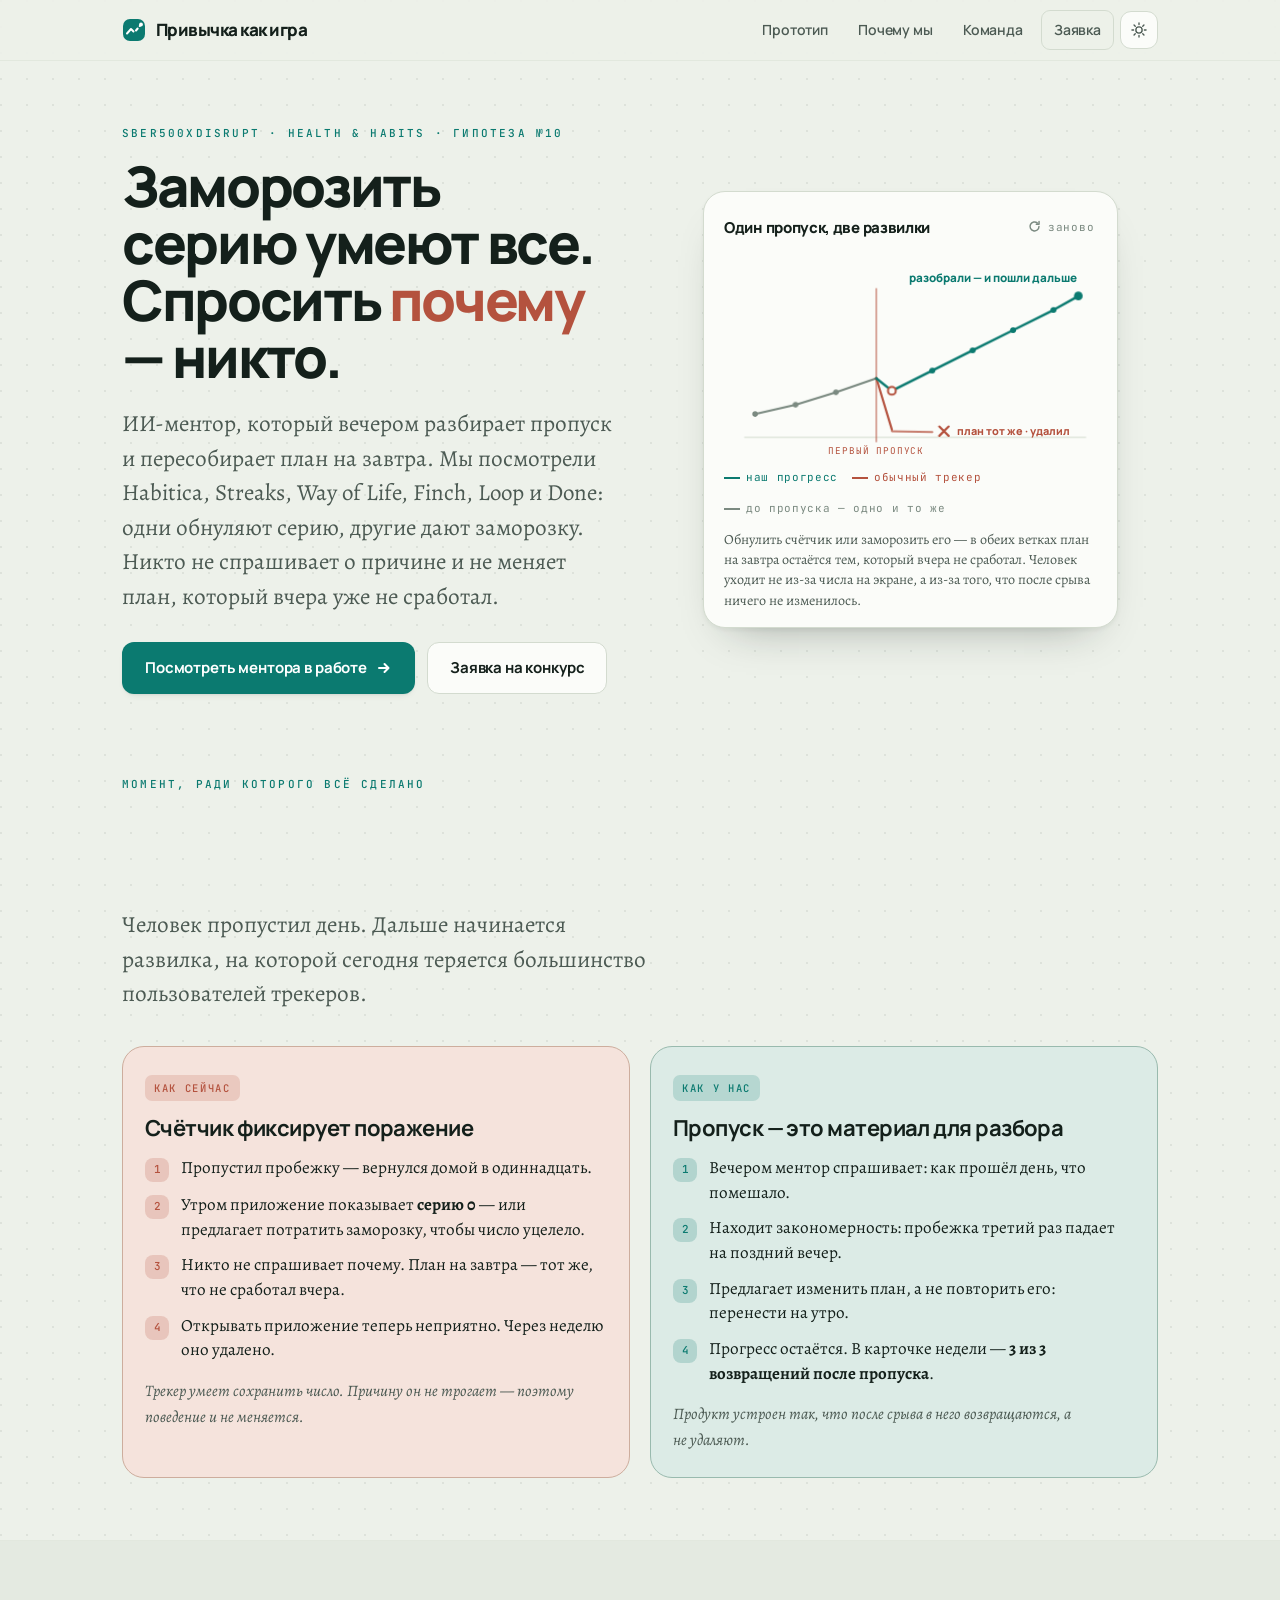
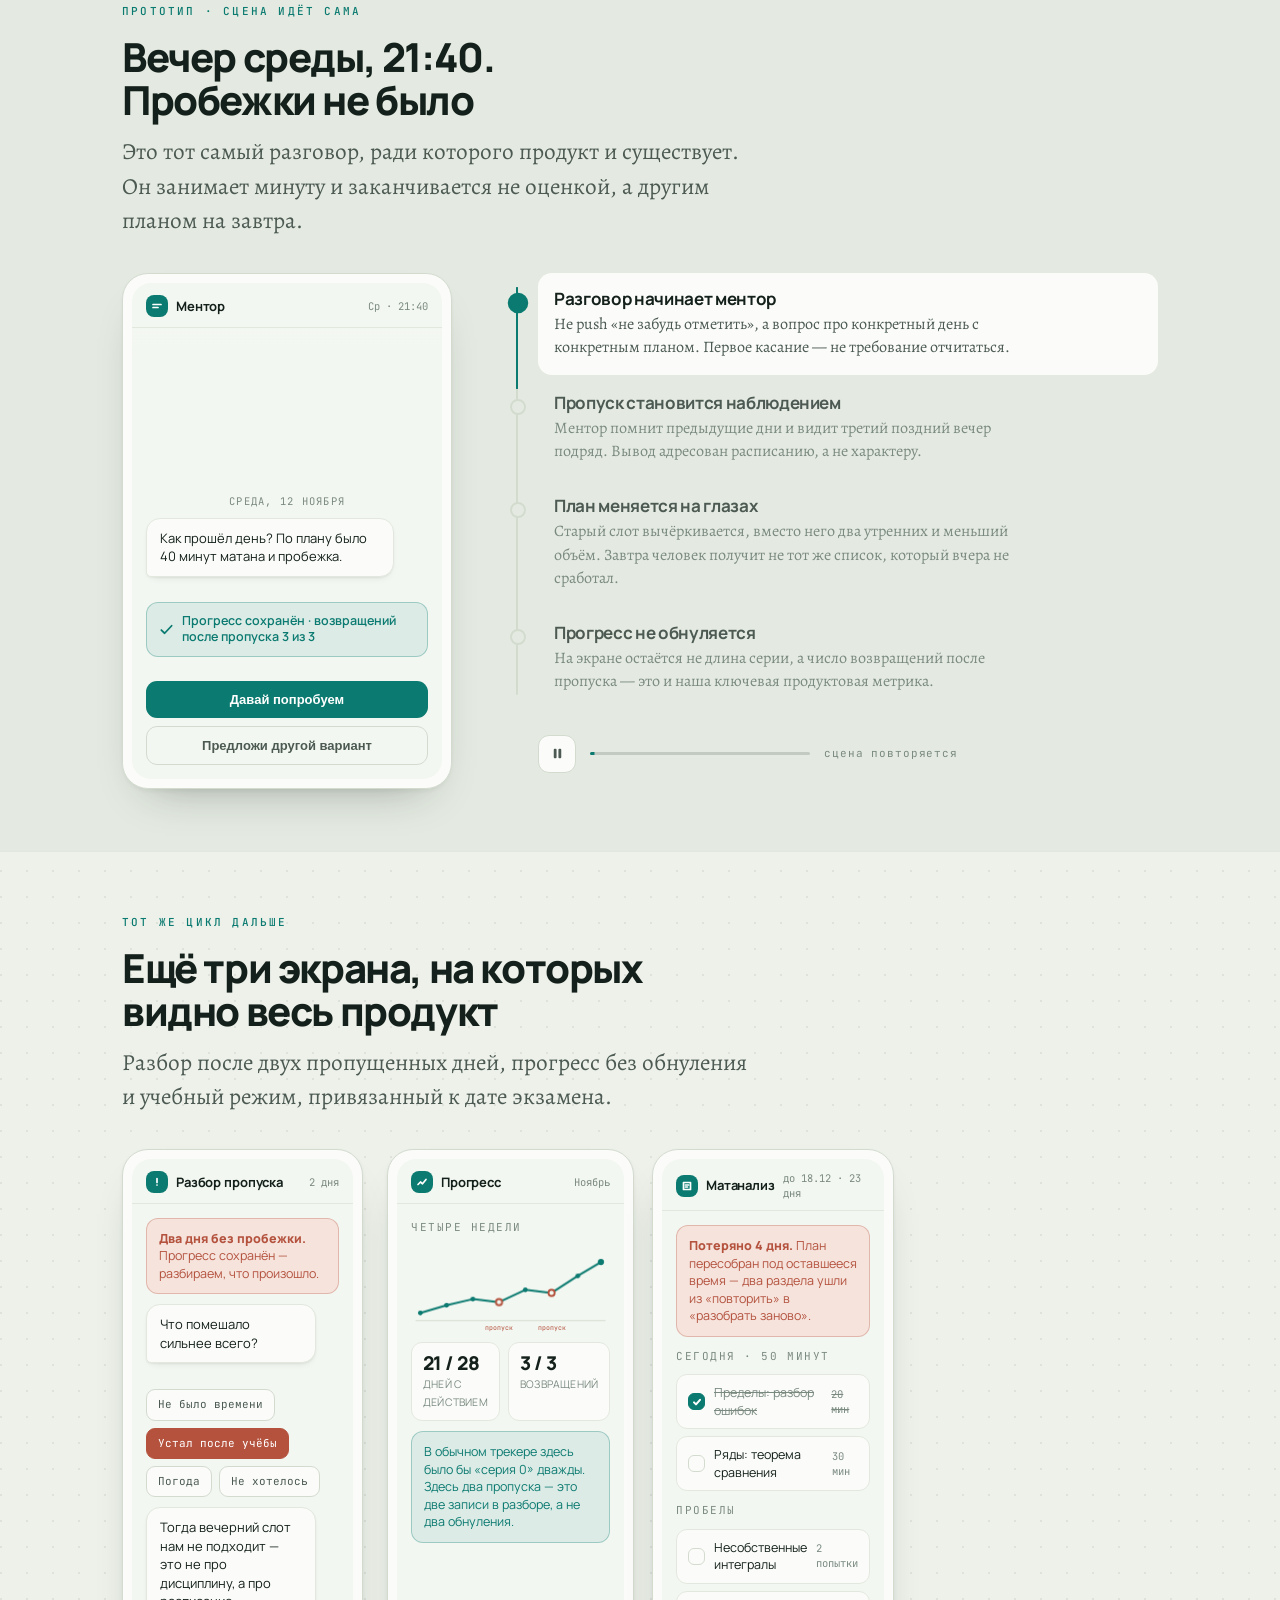
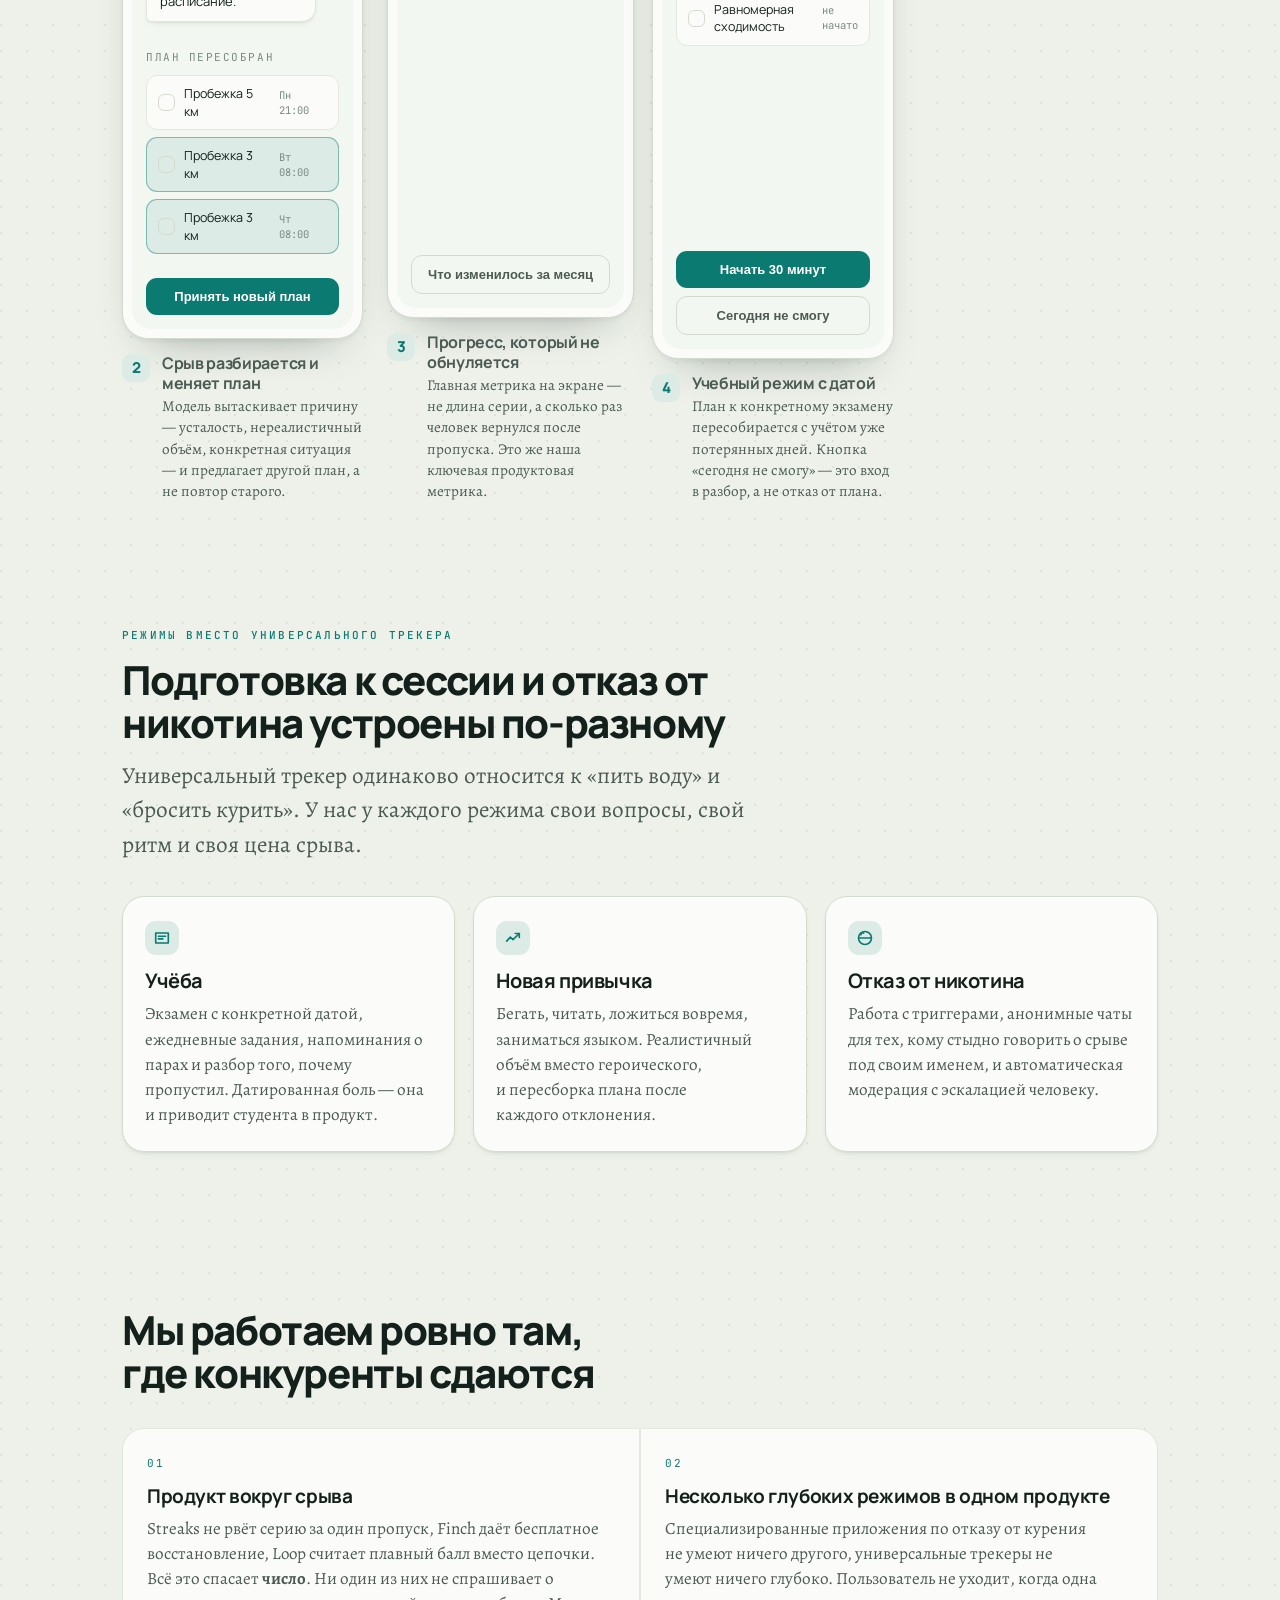
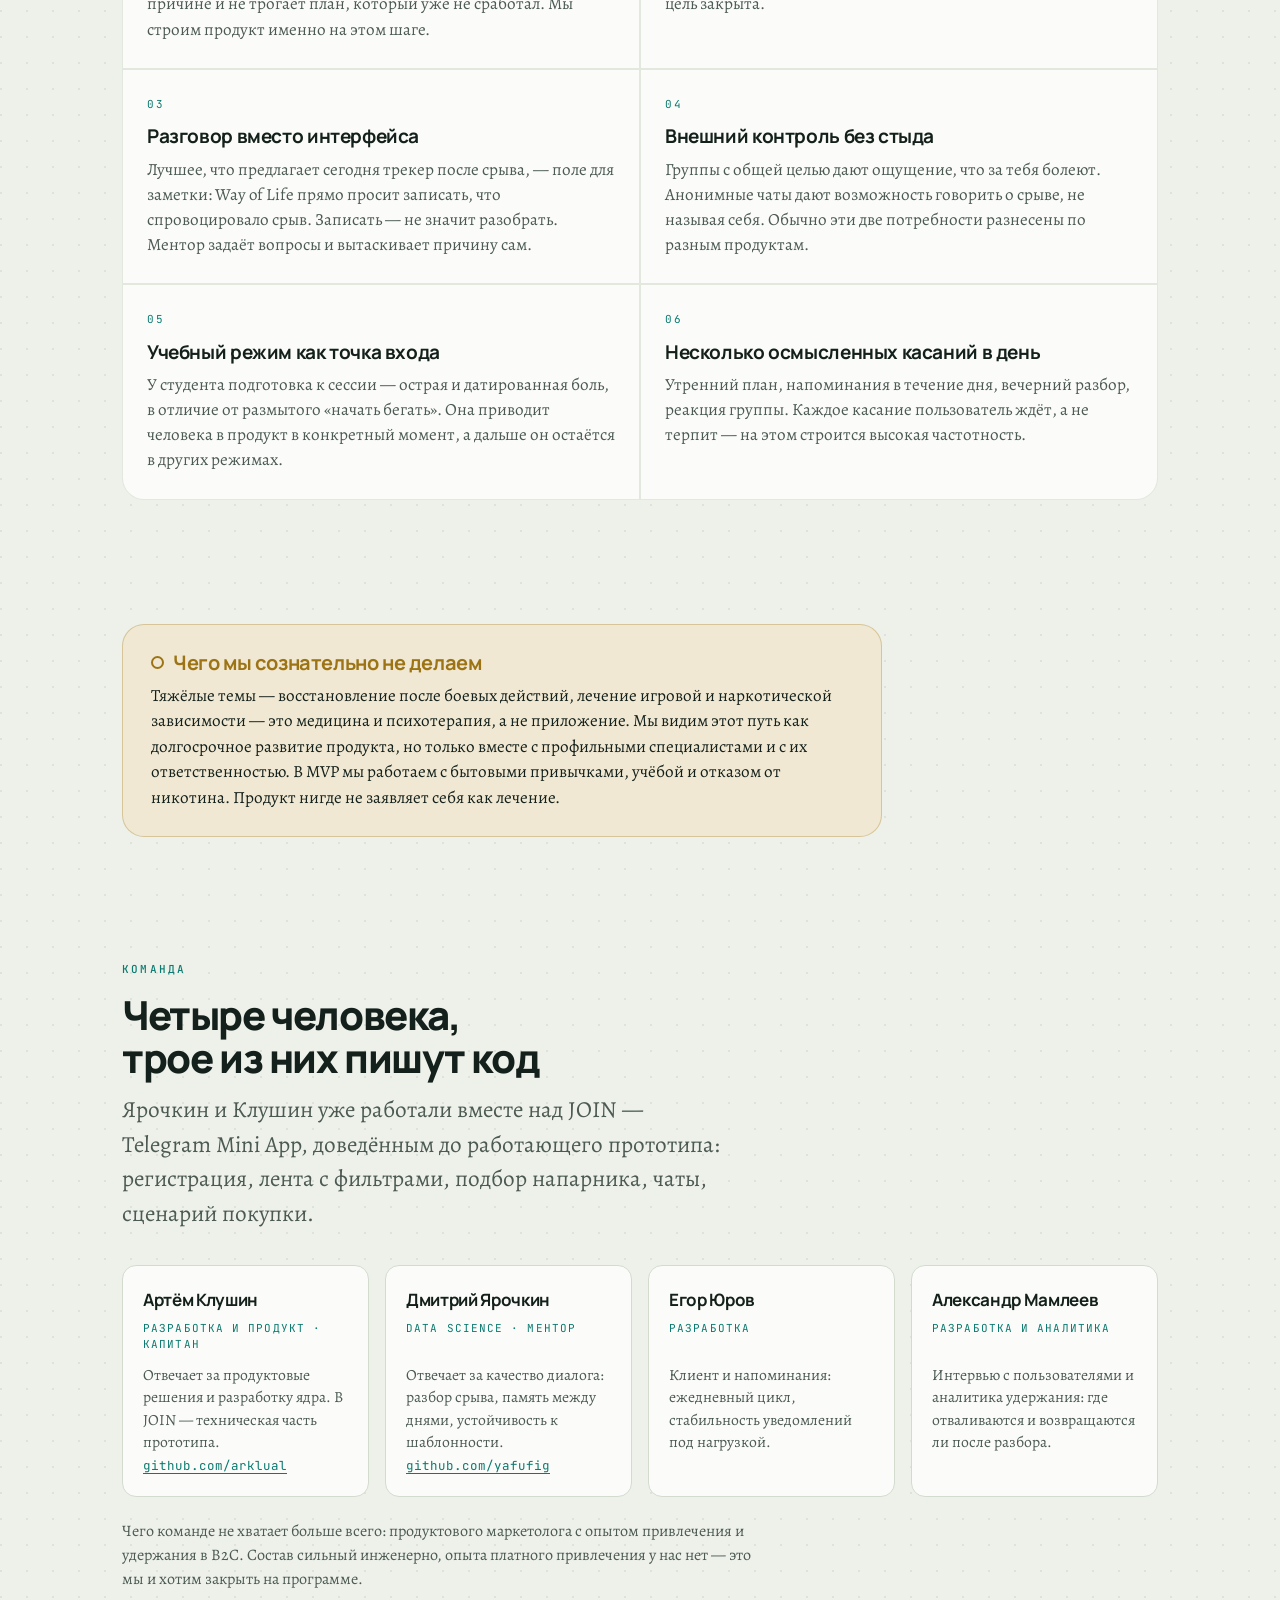
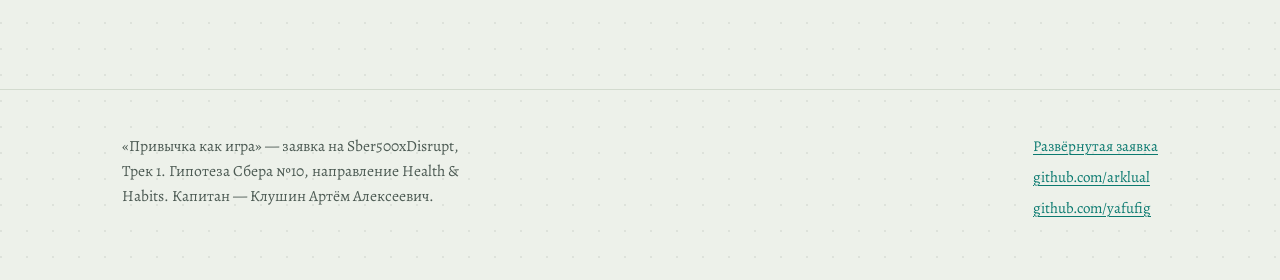
==== commit 3da8c6e4: "Такты сцены — настоящие кнопки, доступные с клавиатуры" ====
--- a/index.html
+++ b/index.html
@@ -220,10 +220,10 @@
       <div data-in="right">
         <ol class="beats">
           <li class="rail" aria-hidden="true"><i></i></li>
-          <li class="beat"><b>Разговор начинает ментор</b><p>Не push «не забудь отметить», а вопрос про конкретный день с конкретным планом. Первое касание — не требование отчитаться.</p></li>
-          <li class="beat"><b>Пропуск становится наблюдением</b><p>Ментор помнит предыдущие дни и видит третий поздний вечер подряд. Вывод адресован расписанию, а не характеру.</p></li>
-          <li class="beat"><b>План меняется на глазах</b><p>Старый слот вычёркивается, вместо него два утренних и меньший объём. Завтра человек получит не тот же список, который вчера не сработал.</p></li>
-          <li class="beat"><b>Прогресс не обнуляется</b><p>На экране остаётся не длина серии, а число возвращений после пропуска — это и наша ключевая продуктовая метрика.</p></li>
+          <li><button class="beat" type="button"><b>Разговор начинает ментор</b><span>Не push «не забудь отметить», а вопрос про конкретный день с конкретным планом. Первое касание — не требование отчитаться.</span></button></li>
+          <li><button class="beat" type="button"><b>Пропуск становится наблюдением</b><span>Ментор помнит предыдущие дни и видит третий поздний вечер подряд. Вывод адресован расписанию, а не характеру.</span></button></li>
+          <li><button class="beat" type="button"><b>План меняется на глазах</b><span>Старый слот вычёркивается, вместо него два утренних и меньший объём. Завтра человек получит не тот же список, который вчера не сработал.</span></button></li>
+          <li><button class="beat" type="button"><b>Прогресс не обнуляется</b><span>На экране остаётся не длина серии, а число возвращений после пропуска — это и наша ключевая продуктовая метрика.</span></button></li>
         </ol>
         <div class="sc-ctl">
           <button class="sc-btn" type="button" data-paused="0" aria-label="Остановить сцену">
--- a/habit.css
+++ b/habit.css
@@ -597,7 +597,12 @@
   position:absolute;inset:0;border-radius:2px;background:var(--teal);display:block;
   transform:scaleY(0);transform-origin:top center;transition:transform 620ms var(--e-out);
 }
-.beat{position:relative;padding:15px 16px;border-radius:14px;transition:background-color 380ms linear}
+.beat{
+  position:relative;display:block;width:100%;text-align:left;cursor:pointer;
+  padding:15px 16px;border-radius:14px;border:none;background:transparent;
+  transition:background-color 380ms linear;
+}
+.beats li{list-style:none}
 .beat::before{
   content:"";position:absolute;left:-28px;top:22px;width:12px;height:12px;border-radius:50%;
   background:var(--paper-2);border:2px solid var(--line);
@@ -609,13 +614,14 @@
   letter-spacing:-.02em;line-height:1.25;margin-bottom:4px;
   color:var(--ink-soft);transition:color 380ms linear;
 }
-.beat p{margin:0;font-size:16px;line-height:1.45;color:var(--ink-faint);transition:color 380ms linear;max-width:52ch}
+.beat span{display:block;font-family:"Alegreya","PT Serif",Georgia,serif;font-size:16px;line-height:1.45;color:var(--ink-faint);transition:color 380ms linear;max-width:52ch}
 .beat.on{background:var(--panel)}
 .beat.on b{color:var(--ink)}
-.beat.on p{color:var(--ink-soft)}
+.beat.on span{color:var(--ink-soft)}
 html:not(.motion) .beat{background:var(--panel)}
 html:not(.motion) .beat b{color:var(--ink)}
-html:not(.motion) .beat p{color:var(--ink-soft)}
+html:not(.motion) .beat span{color:var(--ink-soft)}
+html:not(.motion) .beat{cursor:default}
 html:not(.motion) .beat::before{border-color:var(--teal);background:var(--teal)}
 html:not(.motion) .rail i{transform:scaleY(1)}
 
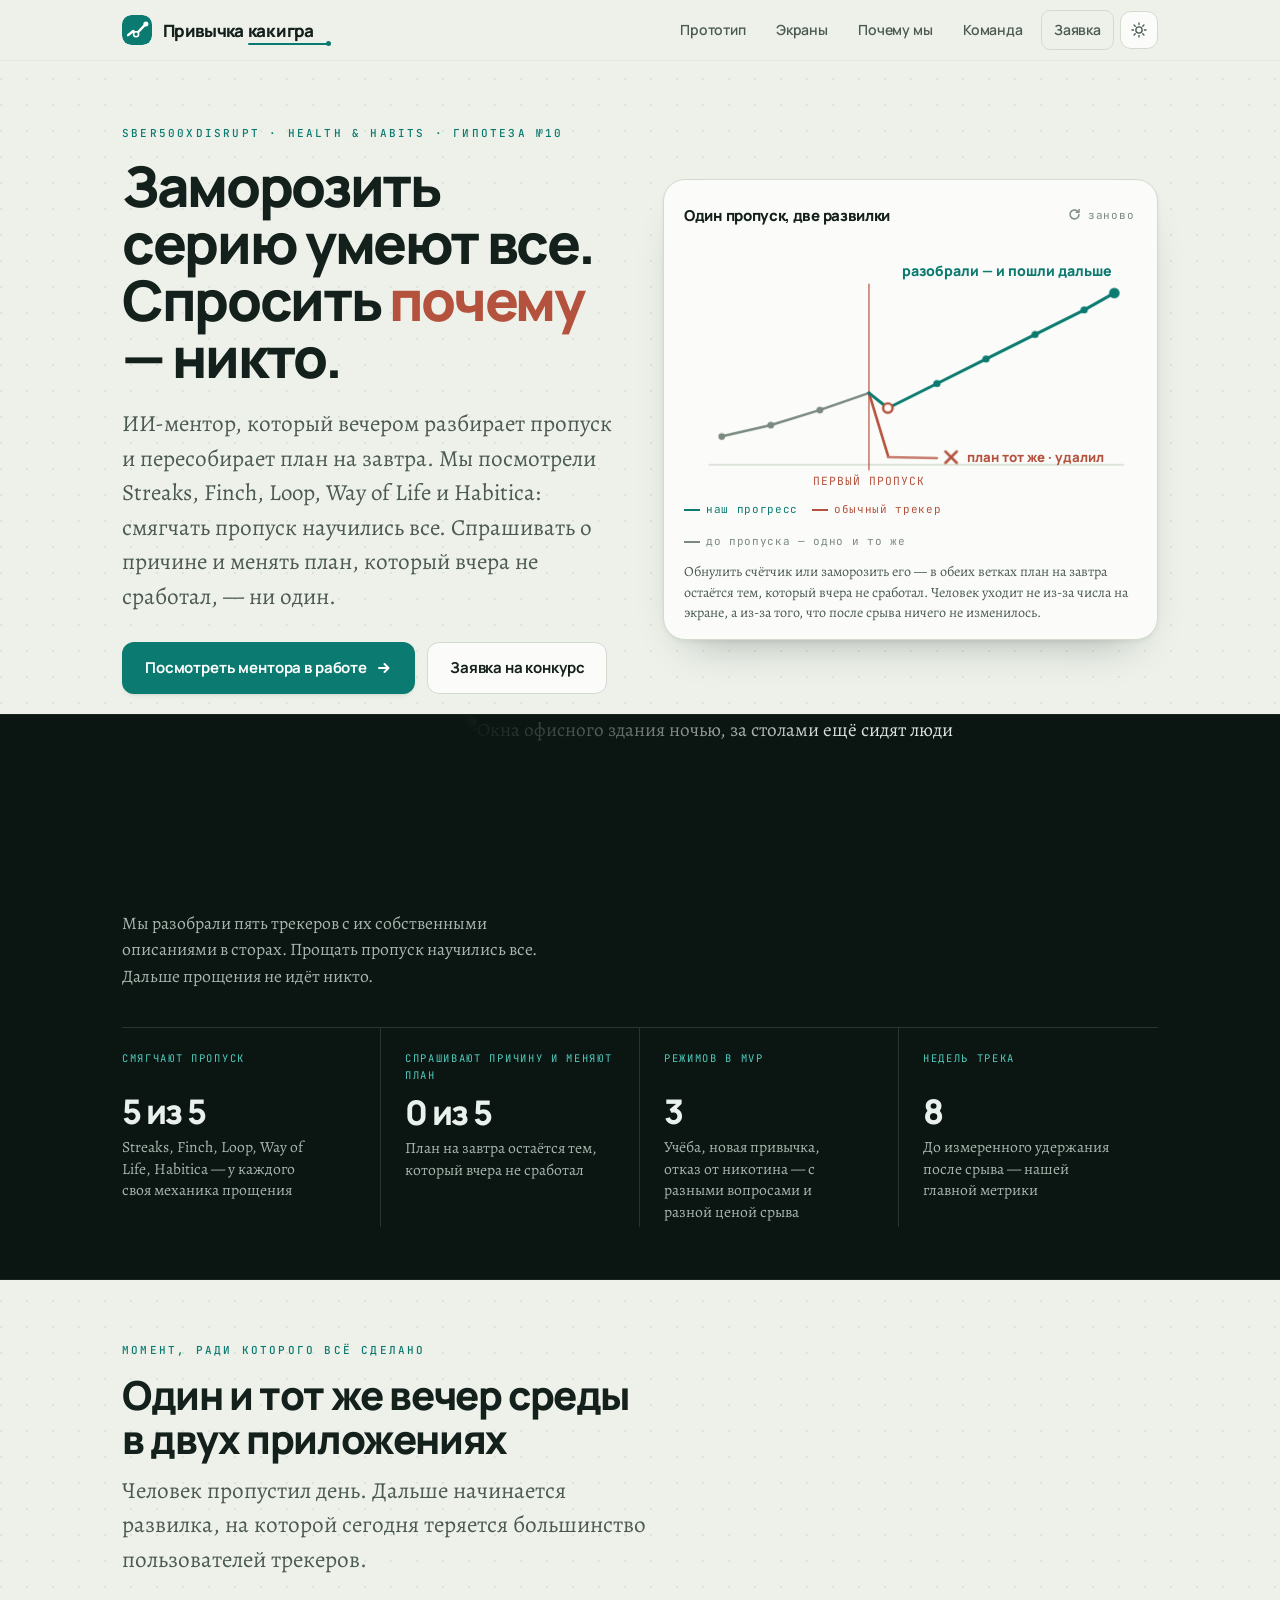
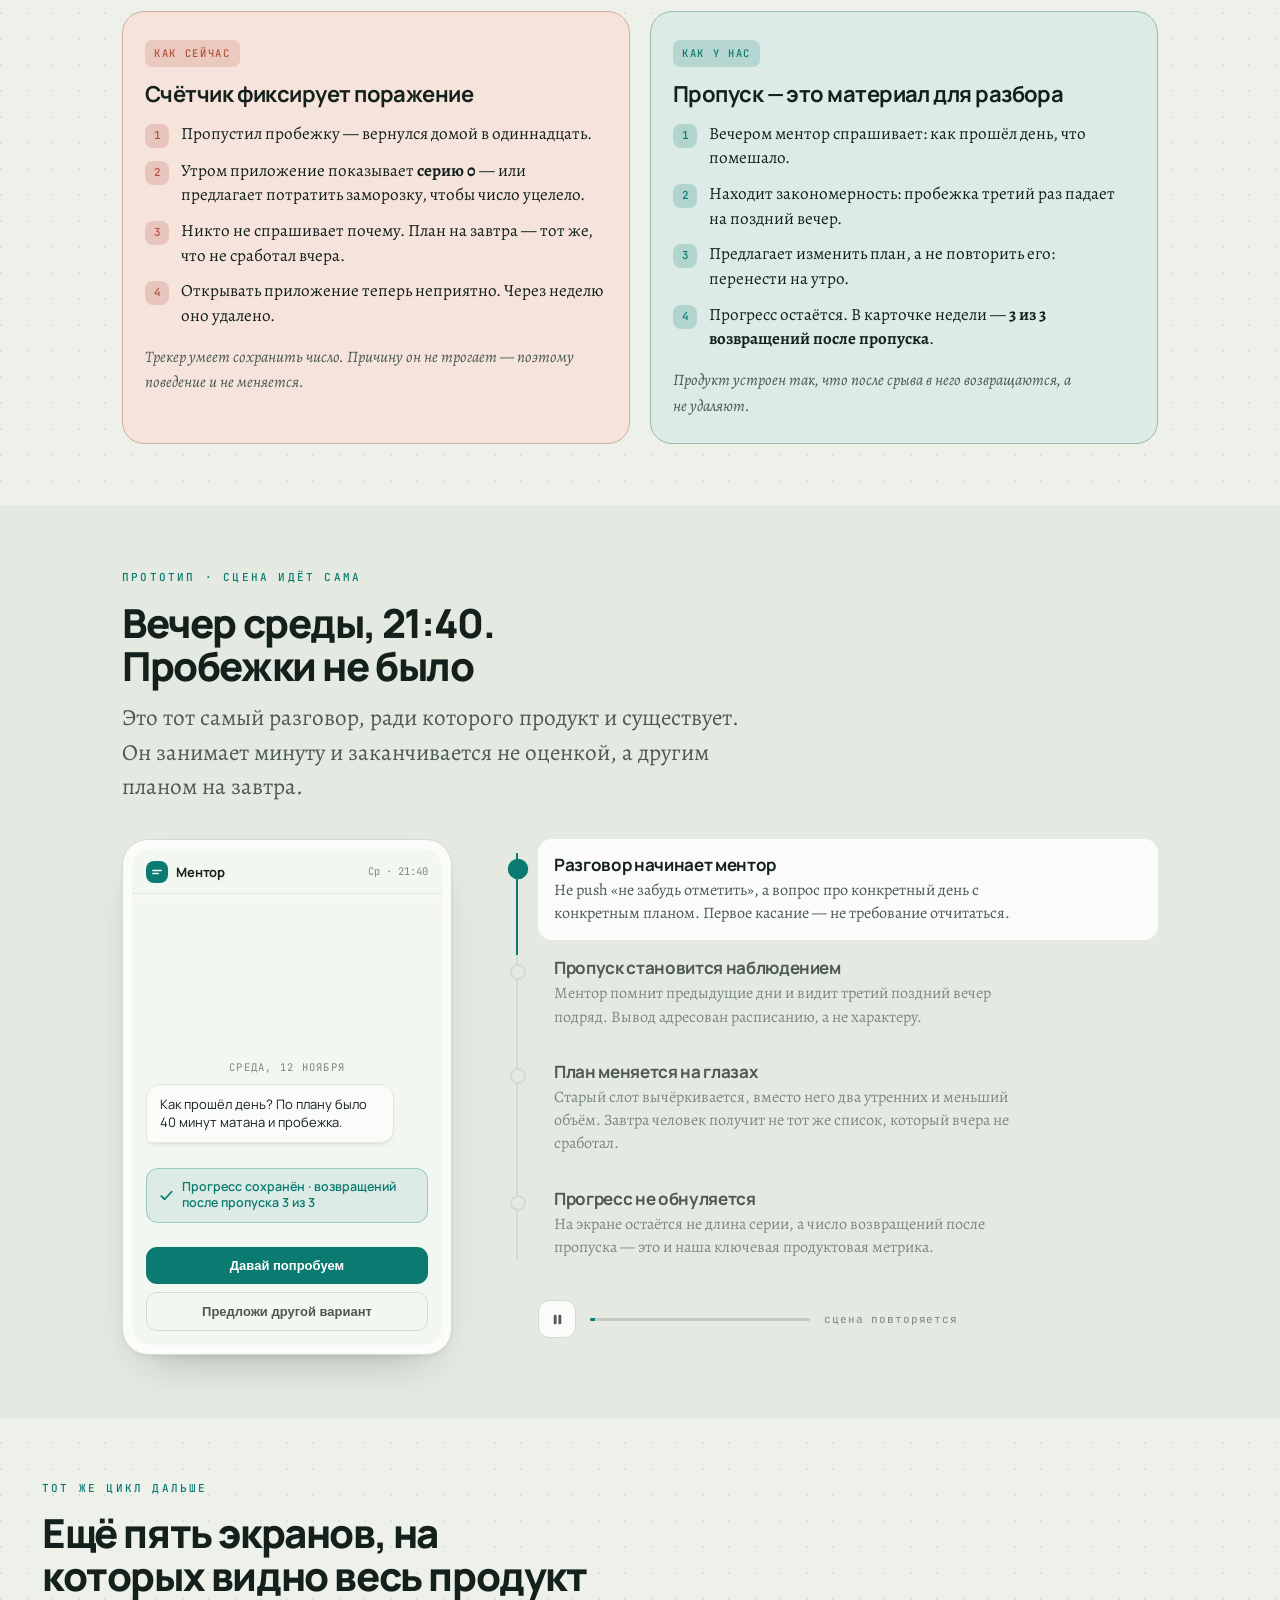
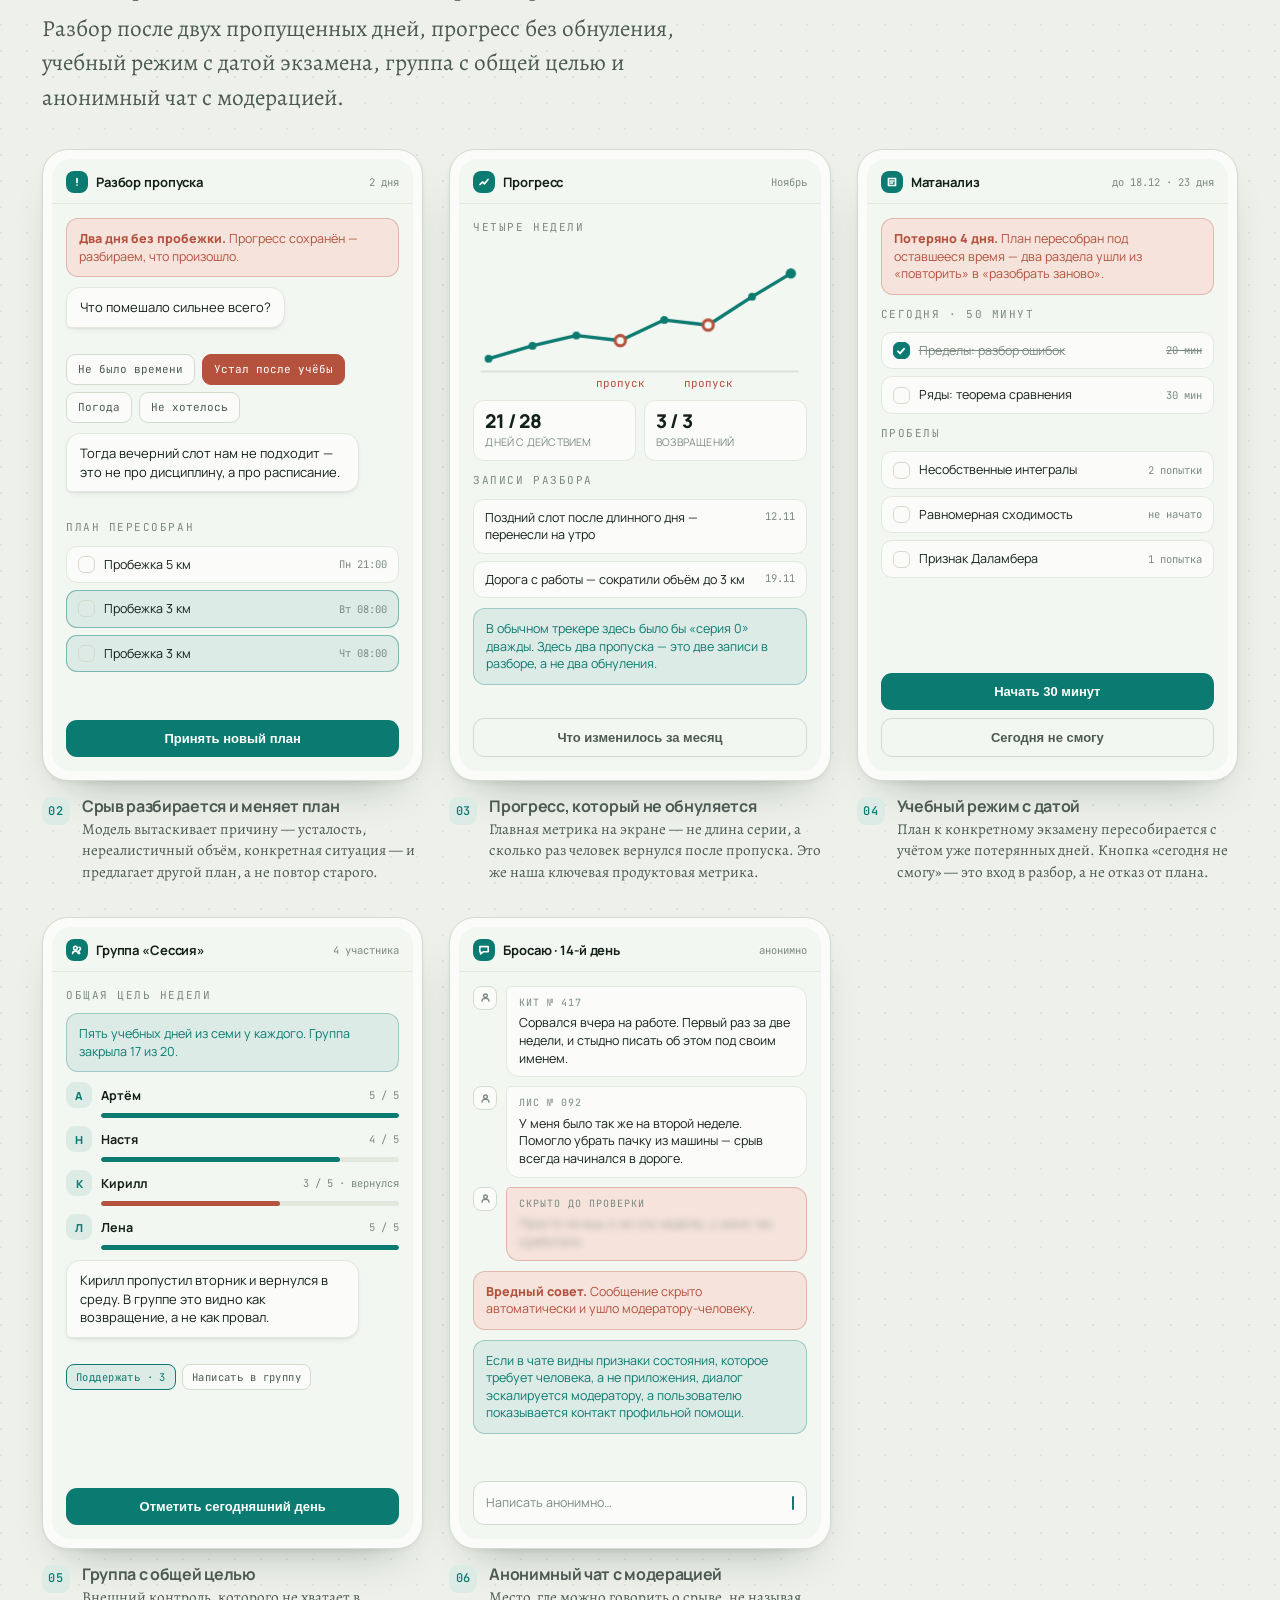
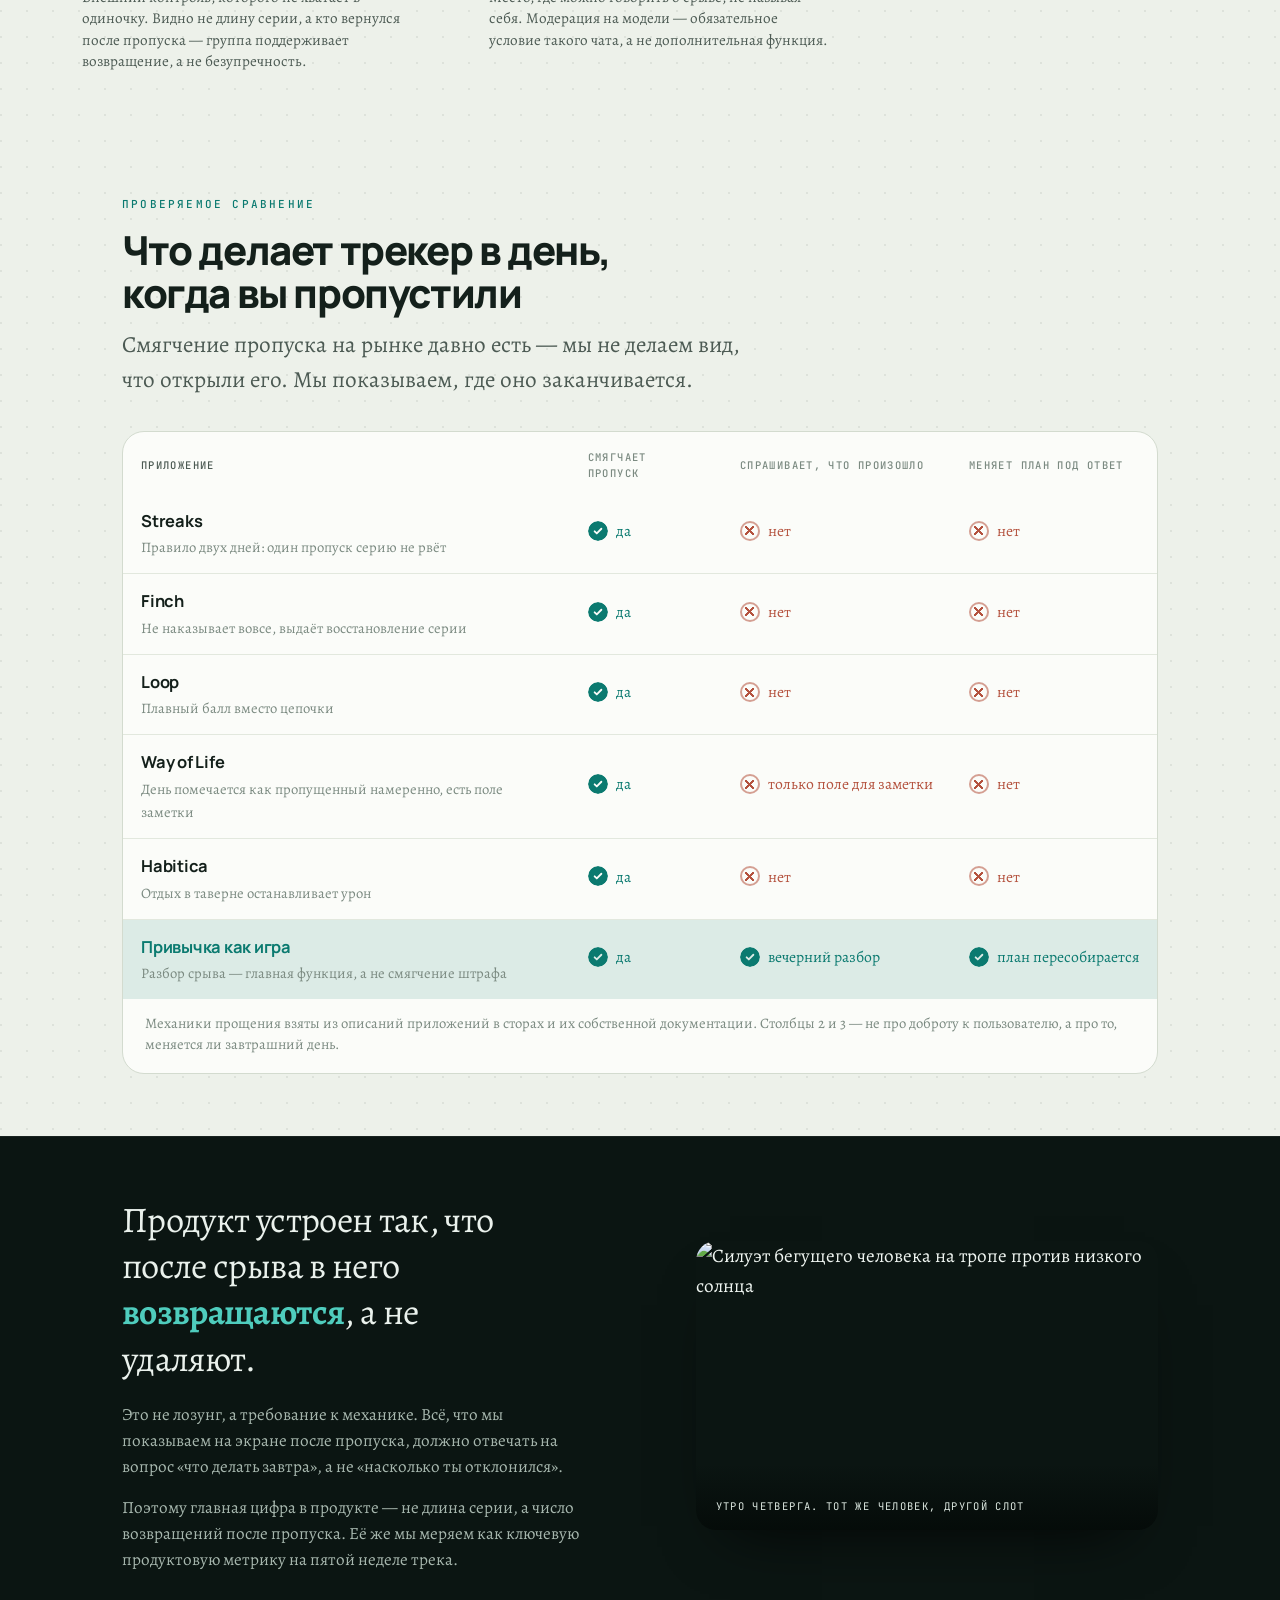
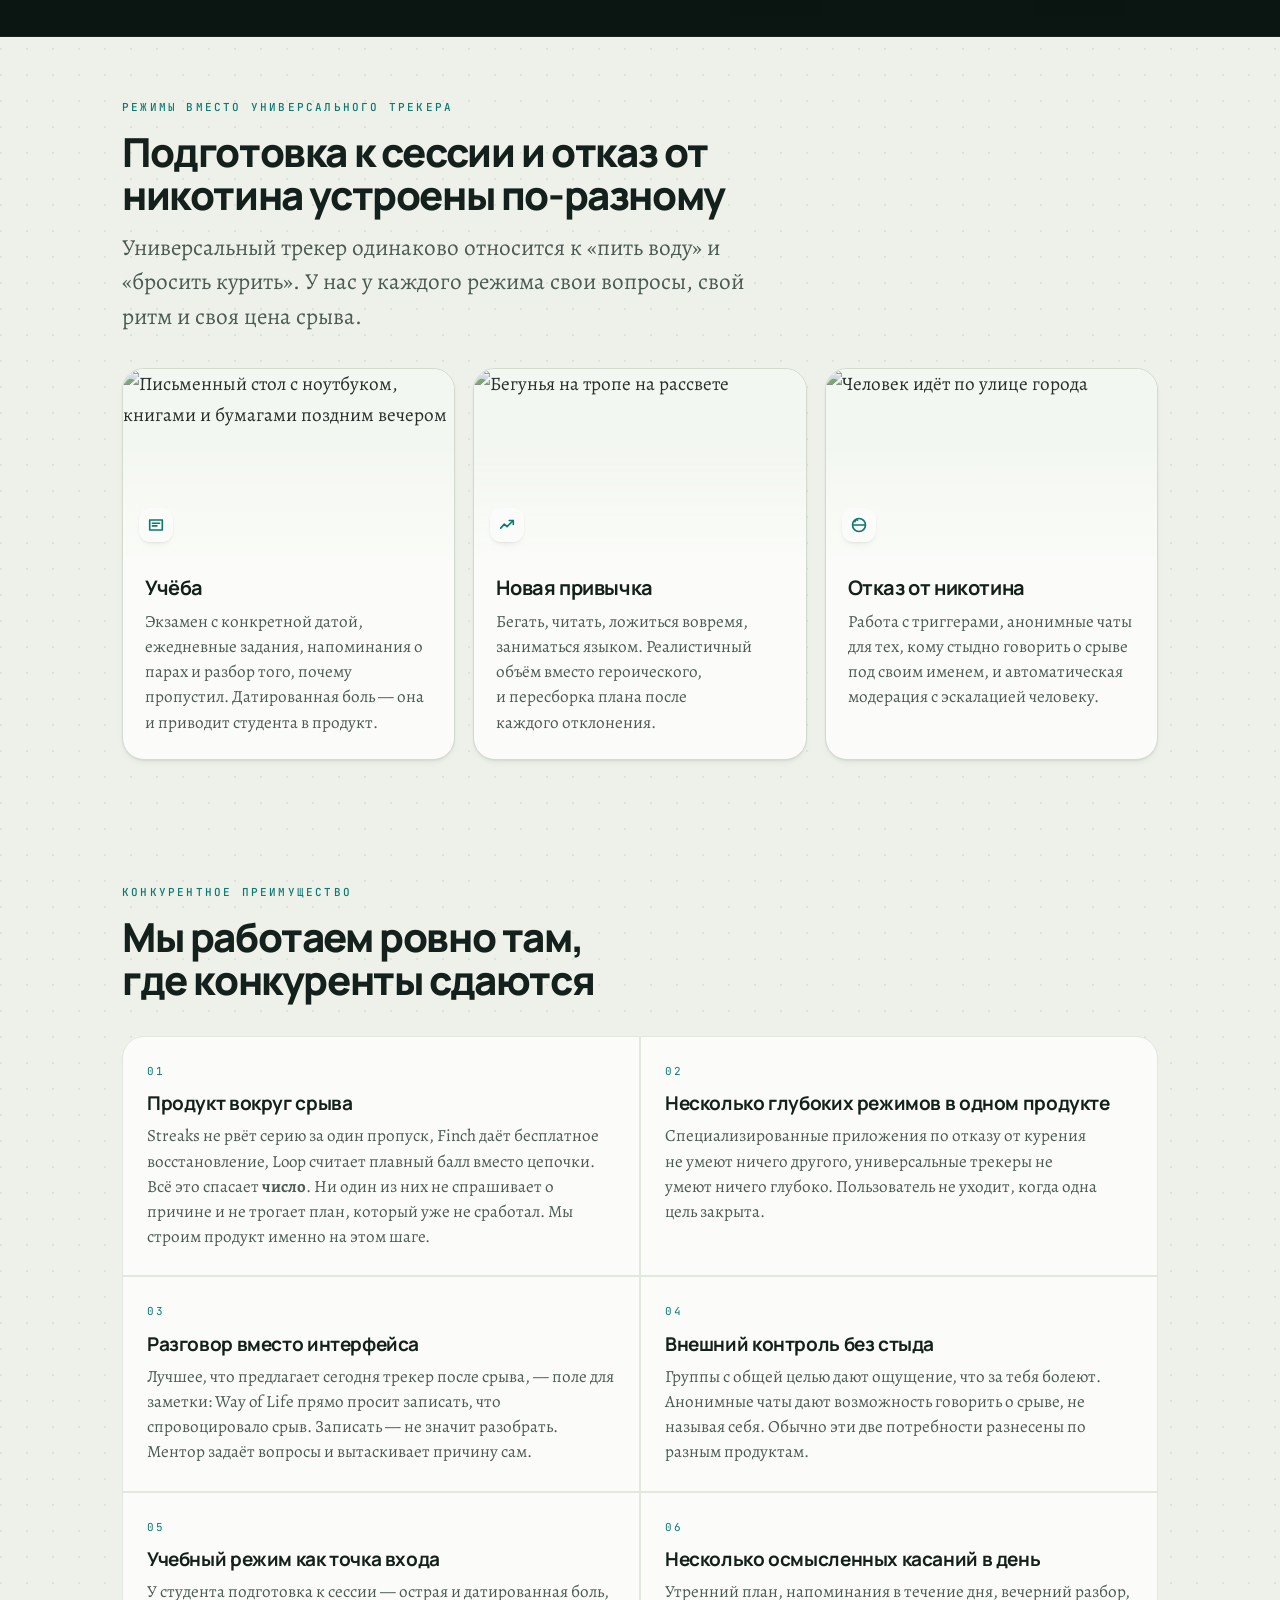
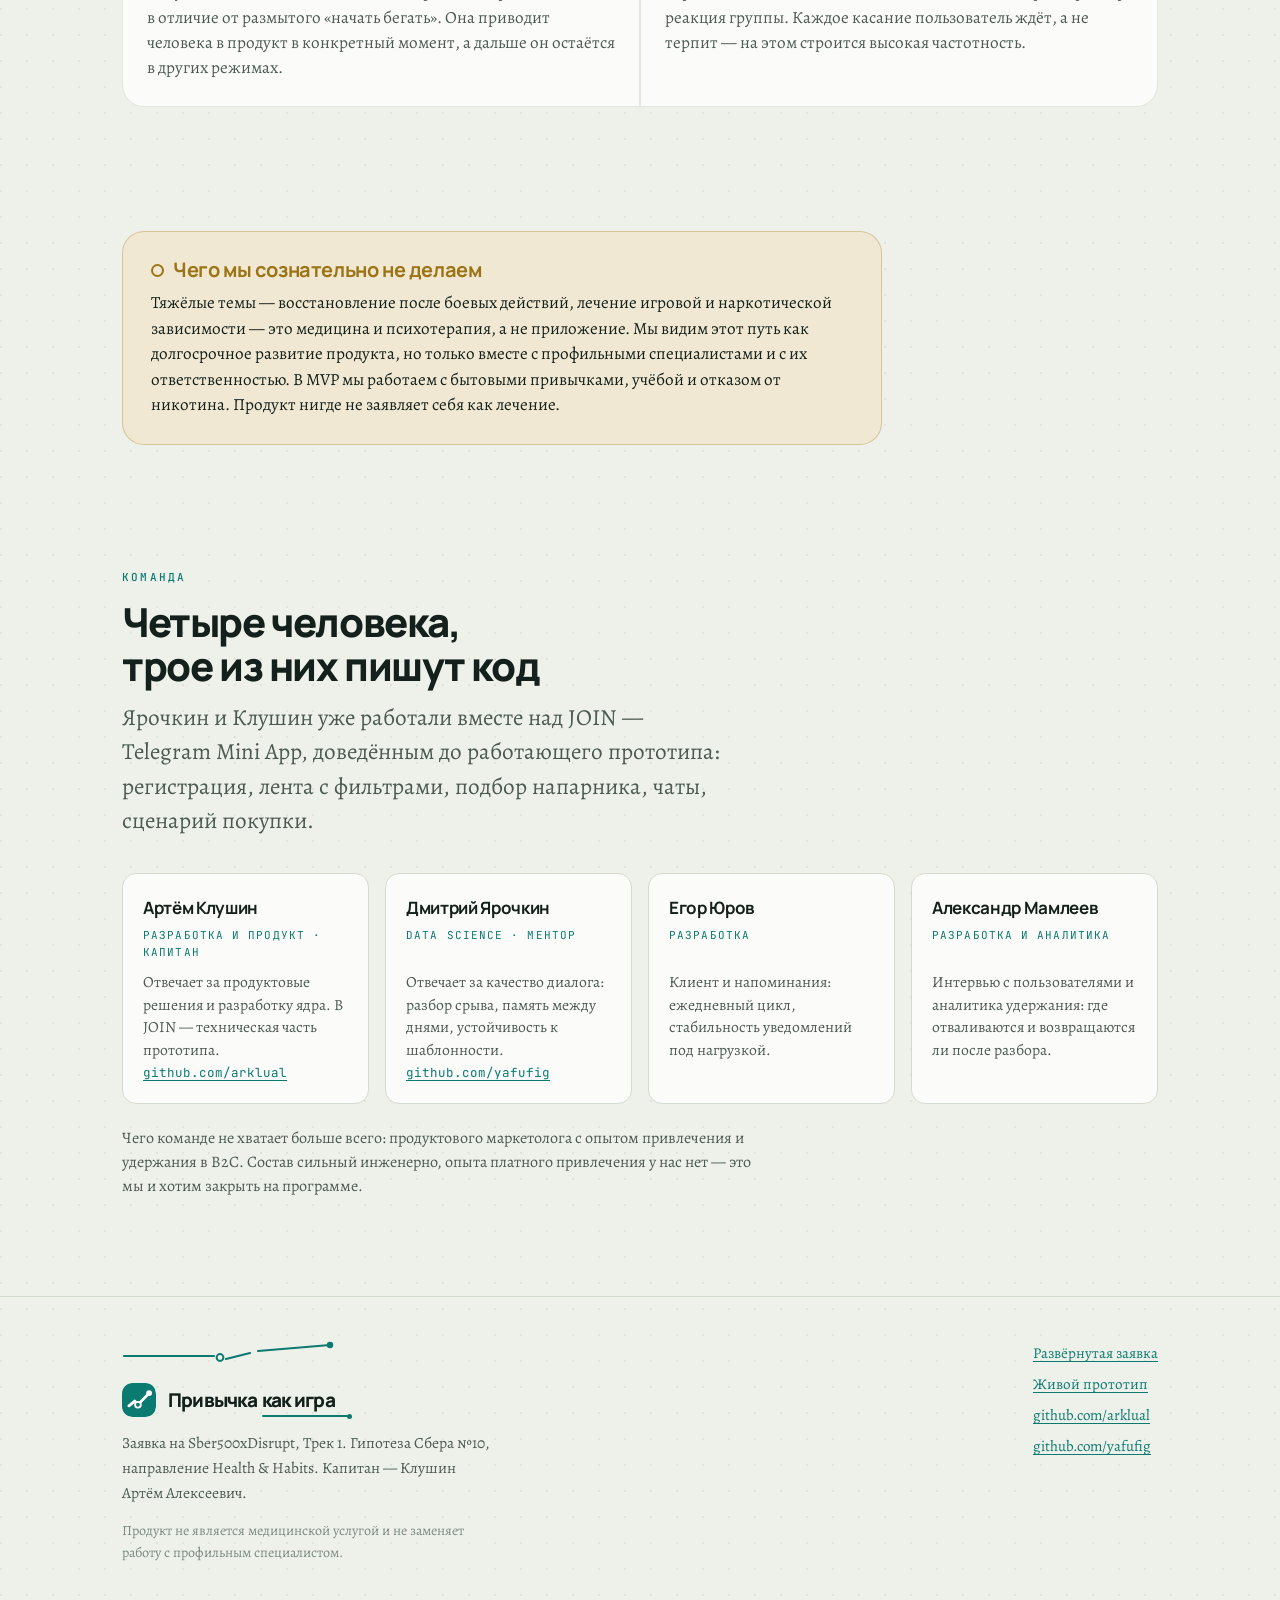
==== commit 8041f61d: "Логотип, ночные полосы с фотографией, шесть экранов приложения и таблица сравнения" ====
--- a/index.html
+++ b/index.html
@@ -4,9 +4,14 @@
 <meta charset="utf-8">
 <meta name="viewport" content="width=device-width,initial-scale=1">
 <title>Привычка как игра — ИИ-ментор, который работает со срывом</title>
-<meta name="description" content="Трекеры умеют обнулить серию или заморозить её. Ни один не спрашивает, почему не получилось, и не меняет план. Мы строим продукт вокруг срыва: вечерний разбор дня, перестроение плана, прогресс, который не обнуляется.">
+<meta name="description" content="Смягчить пропуск умеют все трекеры. Спросить, что произошло, и пересобрать план — ни один. Мы строим продукт вокруг срыва: вечерний разбор дня, перестроение плана, прогресс, который не обнуляется.">
+<link rel="icon" href="data:image/svg+xml,%3Csvg%20xmlns='http://www.w3.org/2000/svg'%20viewBox='0%200%2032%2032'%3E%3Crect%20width='32'%20height='32'%20rx='10'%20fill='%230B7A70'/%3E%3Cpath%20d='M6.5%2021.5%2012%2017l3%203.5L25.5%209.5'%20fill='none'%20stroke='%23fff'%20stroke-width='2.6'%20stroke-linecap='round'%20stroke-linejoin='round'/%3E%3Ccircle%20cx='15'%20cy='20.5'%20r='2.7'%20fill='%230B7A70'%20stroke='%23fff'%20stroke-width='1.7'/%3E%3Ccircle%20cx='25.5'%20cy='9.5'%20r='2.7'%20fill='%23fff'/%3E%3C/svg%3E">
 <link rel="preconnect" href="https://fonts.googleapis.com">
 <link rel="preconnect" href="https://fonts.gstatic.com" crossorigin>
+<link rel="preconnect" href="https://images.unsplash.com" crossorigin>
+<!-- кадр ночной полосы стоит почти на первом экране: байты кладём в кэш заранее,
+     сам <img> остаётся lazy и рисуется мгновенно, когда доходит до вьюпорта -->
+<link rel="preload" as="image" fetchpriority="low" href="https://images.unsplash.com/photo-1772059409102-86d89782265b?w=1800&q=72&auto=format&fit=crop">
 <link href="https://fonts.googleapis.com/css2?family=Manrope:wght@600;700;800&family=Alegreya:ital,wght@0,400;0,500;0,700;1,400&family=JetBrains+Mono:wght@400;500&display=swap" rel="stylesheet">
 <link rel="stylesheet" href="habit.css">
 <script>
@@ -27,17 +32,18 @@
 
 <header class="topbar">
   <div class="wrap">
-    <a class="brand" href="index.html">
-      <svg width="24" height="24" viewBox="0 0 24 24" fill="none" aria-hidden="true">
-        <rect x="1" y="1" width="22" height="22" rx="7" fill="var(--teal)"/>
-        <path d="M5 15.5 L9 11 L11.5 13.5" stroke="var(--on-teal)" stroke-width="2" stroke-linecap="round" stroke-linejoin="round"/>
-        <path d="M14 12.5 L19 6.5" stroke="var(--on-teal)" stroke-width="2" stroke-linecap="round" stroke-dasharray="2.6 3.2"/>
-        <circle cx="19" cy="6.5" r="1.9" fill="var(--on-teal)"/>
+    <a class="brand" href="index.html" aria-label="Привычка как игра — на главную">
+      <svg class="logo-mark" width="30" height="30" viewBox="0 0 32 32" aria-hidden="true">
+        <rect width="32" height="32" rx="10" fill="var(--teal)"/>
+        <path d="M6.5 21.5 12 17l3 3.5L25.5 9.5" fill="none" stroke="var(--on-teal)" stroke-width="2.6" stroke-linecap="round" stroke-linejoin="round"/>
+        <circle cx="15" cy="20.5" r="2.7" fill="var(--teal)" stroke="var(--on-teal)" stroke-width="1.7"/>
+        <circle cx="25.5" cy="9.5" r="2.7" fill="var(--on-teal)"/>
       </svg>
-      Привычка как игра
+      <span class="logo-word"><span>Привычка</span><span class="lw2">как игра</span></span>
     </a>
     <nav class="nav" aria-label="Основная навигация">
       <a href="#prototype">Прототип</a>
+      <a href="#screens">Экраны</a>
       <a href="#why">Почему мы</a>
       <a href="#team">Команда</a>
       <a class="key" href="application.html">Заявка</a>
@@ -57,7 +63,7 @@
     <div>
       <span class="eyebrow" data-in="soft" data-hero="0">Sber500xDisrupt · Health &amp; Habits · гипотеза №10</span>
       <h1 data-in="head" data-hero="90">Заморозить серию умеют все.<br>Спросить <span class="brk">почему</span> — никто.</h1>
-      <p class="lede" data-in="soft" data-hero="380">ИИ-ментор, который вечером разбирает пропуск и пересобирает план на завтра. Мы посмотрели Habitica, Streaks, Way of Life, Finch, Loop и Done: одни обнуляют серию, другие дают заморозку. Никто не спрашивает о причине и не меняет план, который вчера уже не сработал.</p>
+      <p class="lede" data-in="soft" data-hero="380">ИИ-ментор, который вечером разбирает пропуск и пересобирает план на завтра. Мы посмотрели Streaks, Finch, Loop, Way of Life и Habitica: смягчать пропуск научились все. Спрашивать о причине и менять план, который вчера не сработал, — ни один.</p>
       <div class="cta" data-in="soft" data-hero="500">
         <a class="btn btn-primary" href="#prototype">Посмотреть ментора в работе
           <svg width="16" height="16" viewBox="0 0 16 16" fill="none" stroke="currentColor" stroke-width="2" stroke-linecap="round" stroke-linejoin="round" aria-hidden="true"><path d="M3 8h9M8.5 4l4 4-4 4"/></svg>
@@ -130,6 +136,40 @@
   </div>
 </div>
 
+<!-- ================= НОЧНАЯ ПОЛОСА: МОМЕНТ И ФАКТЫ ================= -->
+<section class="night band" aria-labelledby="band-h">
+  <img class="night-bg" src="https://images.unsplash.com/photo-1772059409102-86d89782265b?w=1800&q=72&auto=format&fit=crop"
+       alt="Окна офисного здания ночью, за столами ещё сидят люди" loading="lazy" decoding="async" width="1800" height="1200">
+  <div class="wrap">
+    <div class="band-lead">
+      <h2 id="band-h" data-in>21:40. Пробежки не было. Дальше всё решает приложение</h2>
+      <p data-in="soft">Мы разобрали пять трекеров с их собственными описаниями в сторах. Прощать пропуск научились все. Дальше прощения не идёт никто.</p>
+    </div>
+    <div class="facts-row" data-stagger="90">
+      <div class="fct" data-in="soft">
+        <span class="fl">Смягчают пропуск</span>
+        <b>5 из 5</b>
+        <em>Streaks, Finch, Loop, Way of Life, Habitica — у каждого своя механика прощения</em>
+      </div>
+      <div class="fct" data-in="soft">
+        <span class="fl">Спрашивают причину и меняют план</span>
+        <b>0 из 5</b>
+        <em>План на завтра остаётся тем, который вчера не сработал</em>
+      </div>
+      <div class="fct" data-in="soft">
+        <span class="fl">Режимов в MVP</span>
+        <b>3</b>
+        <em>Учёба, новая привычка, отказ от никотина — с разными вопросами и разной ценой срыва</em>
+      </div>
+      <div class="fct" data-in="soft">
+        <span class="fl">Недель трека</span>
+        <b>8</b>
+        <em>До измеренного удержания после срыва — нашей главной метрики</em>
+      </div>
+    </div>
+  </div>
+</section>
+
 <!-- ================= ДВА СЦЕНАРИЯ ================= -->
 <section id="problem">
   <div class="wrap">
@@ -238,16 +278,16 @@
   </div>
 </section>
 
-<!-- ================= ЕЩЁ ТРИ ЭКРАНА ================= -->
+<!-- ================= ЕЩЁ ПЯТЬ ЭКРАНОВ ================= -->
 <section id="screens">
-  <div class="wrap">
+  <div class="wrap wide">
     <div class="sec-head">
       <span class="eyebrow" data-in="soft">Тот же цикл дальше</span>
-      <h2 data-in>Ещё три экрана, на которых видно весь продукт</h2>
-      <p class="lede" data-in="soft">Разбор после двух пропущенных дней, прогресс без обнуления и учебный режим, привязанный к дате экзамена.</p>
-    </div>
-
-    <div class="screens" data-stagger="120">
+      <h2 data-in>Ещё пять экранов, на которых видно весь продукт</h2>
+      <p class="lede" data-in="soft">Разбор после двух пропущенных дней, прогресс без обнуления, учебный режим с датой экзамена, группа с общей целью и анонимный чат с модерацией.</p>
+    </div>
+
+    <div class="gal" data-stagger="110">
 
       <!-- 2. разбор срыва -->
       <article class="screen" data-in="card">
@@ -283,7 +323,7 @@
           </div>
         </div>
         <div class="screen-cap">
-          <span class="num">2</span>
+          <span class="num">02</span>
           <span>
             <b>Срыв разбирается и меняет план</b>
             Модель вытаскивает причину — усталость, нереалистичный объём, конкретная ситуация — и предлагает другой план, а не повтор старого.
@@ -326,6 +366,11 @@
                 <div class="stat"><b>21 / 28</b><span>ДНЕЙ С ДЕЙСТВИЕМ</span></div>
                 <div class="stat"><b>3 / 3</b><span>ВОЗВРАЩЕНИЙ</span></div>
               </div>
+              <p class="ph-h">Записи разбора</p>
+              <div class="plan">
+                <div class="prow log"><span class="txt">Поздний слот после длинного дня — перенесли на утро</span><span class="tm">12.11</span></div>
+                <div class="prow log"><span class="txt">Дорога с работы — сократили объём до 3 км</span><span class="tm">19.11</span></div>
+              </div>
               <div class="banner ok">В обычном трекере здесь было бы «серия 0» дважды. Здесь два пропуска — это две записи в разборе, а не два обнуления.</div>
             </div>
             <div class="ph-foot">
@@ -334,7 +379,7 @@
           </div>
         </div>
         <div class="screen-cap">
-          <span class="num">3</span>
+          <span class="num">03</span>
           <span>
             <b>Прогресс, который не обнуляется</b>
             Главная метрика на экране — не длина серии, а сколько раз человек вернулся после пропуска. Это же наша ключевая продуктовая метрика.
@@ -364,6 +409,7 @@
               <div class="plan">
                 <div class="prow"><span class="mk" aria-hidden="true"></span><span>Несобственные интегралы</span><span class="tm">2 попытки</span></div>
                 <div class="prow"><span class="mk" aria-hidden="true"></span><span>Равномерная сходимость</span><span class="tm">не начато</span></div>
+                <div class="prow"><span class="mk" aria-hidden="true"></span><span>Признак Даламбера</span><span class="tm">1 попытка</span></div>
               </div>
             </div>
             <div class="ph-foot">
@@ -373,7 +419,7 @@
           </div>
         </div>
         <div class="screen-cap">
-          <span class="num">4</span>
+          <span class="num">04</span>
           <span>
             <b>Учебный режим с датой</b>
             План к конкретному экзамену пересобирается с учётом уже потерянных дней. Кнопка «сегодня не смогу» — это вход в разбор, а не отказ от плана.
@@ -381,7 +427,172 @@
         </div>
       </article>
 
-    </div>
+      <!-- 5. группа -->
+      <article class="screen" data-in="card">
+        <div class="phone">
+          <div class="ph-in">
+            <div class="ph-bar">
+              <span class="dotm" aria-hidden="true">
+                <svg width="12" height="12" viewBox="0 0 12 12" fill="none" stroke="var(--on-teal)" stroke-width="1.6" stroke-linecap="round" stroke-linejoin="round"><circle cx="4.4" cy="4" r="1.8"/><path d="M1.6 9.6c0-1.6 1.3-2.5 2.8-2.5s2.8.9 2.8 2.5"/><path d="M8.2 3.2a1.7 1.7 0 0 1 0 3.3M8.6 9.6c0-1.2-.4-2-1.2-2.5"/></svg>
+              </span>
+              <b>Группа «Сессия»</b>
+              <span class="t">4 участника</span>
+            </div>
+            <div class="ph-body">
+              <p class="ph-h">Общая цель недели</p>
+              <div class="banner ok">Пять учебных дней из семи у каждого. Группа закрыла 17 из 20.</div>
+              <div class="grow">
+                <div class="gper"><span class="gav">А</span><span class="gn">Артём</span><span class="gv">5 / 5</span></div>
+                <div class="gbar"><i style="--w:100%"></i></div>
+                <div class="gper"><span class="gav">Н</span><span class="gn">Настя</span><span class="gv">4 / 5</span></div>
+                <div class="gbar"><i style="--w:80%"></i></div>
+                <div class="gper"><span class="gav">К</span><span class="gn">Кирилл</span><span class="gv">3 / 5 · вернулся</span></div>
+                <div class="gbar miss"><i style="--w:60%"></i></div>
+                <div class="gper"><span class="gav">Л</span><span class="gn">Лена</span><span class="gv">5 / 5</span></div>
+                <div class="gbar"><i style="--w:100%"></i></div>
+              </div>
+              <p class="bub m">Кирилл пропустил вторник и вернулся в среду. В группе это видно как возвращение, а не как провал.</p>
+              <div class="greact">
+                <span class="on">Поддержать · 3</span>
+                <span>Написать в группу</span>
+              </div>
+            </div>
+            <div class="ph-foot">
+              <button class="pbtn" type="button" tabindex="-1">Отметить сегодняшний день</button>
+            </div>
+          </div>
+        </div>
+        <div class="screen-cap">
+          <span class="num">05</span>
+          <span>
+            <b>Группа с общей целью</b>
+            Внешний контроль, которого не хватает в одиночку. Видно не длину серии, а кто вернулся после пропуска — группа поддерживает возвращение, а не безупречность.
+          </span>
+        </div>
+      </article>
+
+      <!-- 6. анонимный чат -->
+      <article class="screen" data-in="card">
+        <div class="phone">
+          <div class="ph-in">
+            <div class="ph-bar">
+              <span class="dotm" aria-hidden="true">
+                <svg width="12" height="12" viewBox="0 0 12 12" fill="none" stroke="var(--on-teal)" stroke-width="1.6" stroke-linecap="round" stroke-linejoin="round"><path d="M1.8 2.6h8.4v5.2H5.2L2.6 9.9V7.8H1.8z"/></svg>
+              </span>
+              <b>Бросаю · 14-й день</b>
+              <span class="t">анонимно</span>
+            </div>
+            <div class="ph-body">
+              <div class="anon">
+                <div class="amsg">
+                  <span class="ah" aria-hidden="true"><svg width="11" height="11" viewBox="0 0 12 12" fill="none" stroke="currentColor" stroke-width="1.5" stroke-linecap="round"><circle cx="6" cy="4.2" r="2"/><path d="M2.2 10c0-2 1.7-3 3.8-3s3.8 1 3.8 3"/></svg></span>
+                  <div class="abody"><span class="an-name">Кит № 417</span>Сорвался вчера на работе. Первый раз за две недели, и стыдно писать об этом под своим именем.</div>
+                </div>
+                <div class="amsg">
+                  <span class="ah" aria-hidden="true"><svg width="11" height="11" viewBox="0 0 12 12" fill="none" stroke="currentColor" stroke-width="1.5" stroke-linecap="round"><circle cx="6" cy="4.2" r="2"/><path d="M2.2 10c0-2 1.7-3 3.8-3s3.8 1 3.8 3"/></svg></span>
+                  <div class="abody"><span class="an-name">Лис № 092</span>У меня было так же на второй неделе. Помогло убрать пачку из машины — срыв всегда начинался в дороге.</div>
+                </div>
+                <div class="amsg">
+                  <span class="ah" aria-hidden="true"><svg width="11" height="11" viewBox="0 0 12 12" fill="none" stroke="currentColor" stroke-width="1.5" stroke-linecap="round"><circle cx="6" cy="4.2" r="2"/><path d="M2.2 10c0-2 1.7-3 3.8-3s3.8 1 3.8 3"/></svg></span>
+                  <div class="abody hidden-msg"><span class="an-name">Скрыто до проверки</span><span class="blur">Просто не ешь и не спи неделю, у меня так сработало</span></div>
+                </div>
+              </div>
+              <div class="banner"><b>Вредный совет.</b> Сообщение скрыто автоматически и ушло модератору-человеку.</div>
+              <div class="banner ok">Если в чате видны признаки состояния, которое требует человека, а не приложения, диалог эскалируется модератору, а пользователю показывается контакт профильной помощи.</div>
+            </div>
+            <div class="ph-foot">
+              <div class="ph-input" style="display:flex" aria-hidden="true"><span>Написать анонимно…</span><i></i></div>
+            </div>
+          </div>
+        </div>
+        <div class="screen-cap">
+          <span class="num">06</span>
+          <span>
+            <b>Анонимный чат с модерацией</b>
+            Место, где можно говорить о срыве, не называя себя. Модерация на модели — обязательное условие такого чата, а не дополнительная функция.
+          </span>
+        </div>
+      </article>
+
+    </div>
+  </div>
+</section>
+
+<!-- ================= ТАБЛИЦА КОНКУРЕНТОВ ================= -->
+<section id="compare">
+  <div class="wrap">
+    <div class="sec-head">
+      <span class="eyebrow" data-in="soft">Проверяемое сравнение</span>
+      <h2 data-in>Что делает трекер в день, когда вы пропустили</h2>
+      <p class="lede" data-in="soft">Смягчение пропуска на рынке давно есть — мы не делаем вид, что открыли его. Мы показываем, где оно заканчивается.</p>
+    </div>
+    <div class="cmp-wrap" data-in="card">
+      <table class="cmp">
+        <caption>Механики прощения взяты из описаний приложений в сторах и их собственной документации. Столбцы 2 и 3 — не про доброту к пользователю, а про то, меняется ли завтрашний день.</caption>
+        <thead>
+          <tr>
+            <th scope="col">Приложение</th>
+            <th scope="col">Смягчает пропуск</th>
+            <th scope="col">Спрашивает, что произошло</th>
+            <th scope="col">Меняет план под ответ</th>
+          </tr>
+        </thead>
+        <tbody>
+          <tr>
+            <th scope="row">Streaks<small>Правило двух дней: один пропуск серию не рвёт</small></th>
+            <td data-l="Смягчает пропуск"><span class="mark yes">да</span></td>
+            <td data-l="Спрашивает, что произошло"><span class="mark no">нет</span></td>
+            <td data-l="Меняет план под ответ"><span class="mark no">нет</span></td>
+          </tr>
+          <tr>
+            <th scope="row">Finch<small>Не наказывает вовсе, выдаёт восстановление серии</small></th>
+            <td data-l="Смягчает пропуск"><span class="mark yes">да</span></td>
+            <td data-l="Спрашивает, что произошло"><span class="mark no">нет</span></td>
+            <td data-l="Меняет план под ответ"><span class="mark no">нет</span></td>
+          </tr>
+          <tr>
+            <th scope="row">Loop<small>Плавный балл вместо цепочки</small></th>
+            <td data-l="Смягчает пропуск"><span class="mark yes">да</span></td>
+            <td data-l="Спрашивает, что произошло"><span class="mark no">нет</span></td>
+            <td data-l="Меняет план под ответ"><span class="mark no">нет</span></td>
+          </tr>
+          <tr>
+            <th scope="row">Way of Life<small>День помечается как пропущенный намеренно, есть поле заметки</small></th>
+            <td data-l="Смягчает пропуск"><span class="mark yes">да</span></td>
+            <td data-l="Спрашивает, что произошло"><span class="mark no">только поле для заметки</span></td>
+            <td data-l="Меняет план под ответ"><span class="mark no">нет</span></td>
+          </tr>
+          <tr>
+            <th scope="row">Habitica<small>Отдых в таверне останавливает урон</small></th>
+            <td data-l="Смягчает пропуск"><span class="mark yes">да</span></td>
+            <td data-l="Спрашивает, что произошло"><span class="mark no">нет</span></td>
+            <td data-l="Меняет план под ответ"><span class="mark no">нет</span></td>
+          </tr>
+          <tr class="us">
+            <th scope="row">Привычка как игра<small>Разбор срыва — главная функция, а не смягчение штрафа</small></th>
+            <td data-l="Смягчает пропуск"><span class="mark yes">да</span></td>
+            <td data-l="Спрашивает, что произошло"><span class="mark yes">вечерний разбор</span></td>
+            <td data-l="Меняет план под ответ"><span class="mark yes">план пересобирается</span></td>
+          </tr>
+        </tbody>
+      </table>
+    </div>
+  </div>
+</section>
+
+<!-- ================= НОЧНАЯ ПОЛОСА: ЦИТАТА ================= -->
+<section class="night night-quote" aria-label="Позиция продукта">
+  <div class="wrap nq-grid">
+    <div data-in="soft">
+      <blockquote>Продукт устроен так, что после срыва в него <b>возвращаются</b>, а не удаляют.</blockquote>
+      <p>Это не лозунг, а требование к механике. Всё, что мы показываем на экране после пропуска, должно отвечать на вопрос «что делать завтра», а не «насколько ты отклонился».</p>
+      <p>Поэтому главная цифра в продукте — не длина серии, а число возвращений после пропуска. Её же мы меряем как ключевую продуктовую метрику на пятой неделе трека.</p>
+    </div>
+    <figure class="nq-ph" data-in="card">
+      <img src="https://images.unsplash.com/photo-1594882645126-14020914d58d?w=1100&q=72&auto=format&fit=crop"
+           alt="Силуэт бегущего человека на тропе против низкого солнца" loading="lazy" decoding="async" width="1100" height="880">
+      <figcaption>Утро четверга. Тот же человек, другой слот</figcaption>
+    </figure>
   </div>
 </section>
 
@@ -395,19 +606,37 @@
     </div>
     <div class="modes" data-stagger="90">
       <div class="mode-card" data-in="card">
-        <span class="ic" aria-hidden="true"><svg width="18" height="18" viewBox="0 0 20 20" fill="none" stroke="currentColor" stroke-width="1.8" stroke-linecap="round" stroke-linejoin="round"><path d="M3 4.5h14v11H3zM6 8h8M6 11h5"/></svg></span>
-        <h3>Учёба</h3>
-        <p>Экзамен с конкретной датой, ежедневные задания, напоминания о парах и разбор того, почему пропустил. Датированная боль — она и приводит студента в продукт.</p>
+        <span class="mode-ph">
+          <img src="https://images.unsplash.com/photo-1764096534662-a194a348c4a0?w=900&q=70&auto=format&fit=crop"
+               alt="Письменный стол с ноутбуком, книгами и бумагами поздним вечером" loading="lazy" decoding="async" width="900" height="600">
+          <span class="ic" aria-hidden="true"><svg width="18" height="18" viewBox="0 0 20 20" fill="none" stroke="currentColor" stroke-width="1.8" stroke-linecap="round" stroke-linejoin="round"><path d="M3 4.5h14v11H3zM6 8h8M6 11h5"/></svg></span>
+        </span>
+        <div class="mode-body">
+          <h3>Учёба</h3>
+          <p>Экзамен с конкретной датой, ежедневные задания, напоминания о парах и разбор того, почему пропустил. Датированная боль — она и приводит студента в продукт.</p>
+        </div>
       </div>
       <div class="mode-card" data-in="card">
-        <span class="ic" aria-hidden="true"><svg width="18" height="18" viewBox="0 0 20 20" fill="none" stroke="currentColor" stroke-width="1.8" stroke-linecap="round" stroke-linejoin="round"><path d="M3 13.5 7 9l3 2.8L17 5"/><path d="M12.5 5H17v4.5"/></svg></span>
-        <h3>Новая привычка</h3>
-        <p>Бегать, читать, ложиться вовремя, заниматься языком. Реалистичный объём вместо героического, и пересборка плана после каждого отклонения.</p>
+        <span class="mode-ph">
+          <img src="https://images.unsplash.com/photo-1594882645126-14020914d58d?w=900&q=70&auto=format&fit=crop"
+               alt="Бегунья на тропе на рассвете" loading="lazy" decoding="async" width="900" height="600">
+          <span class="ic" aria-hidden="true"><svg width="18" height="18" viewBox="0 0 20 20" fill="none" stroke="currentColor" stroke-width="1.8" stroke-linecap="round" stroke-linejoin="round"><path d="M3 13.5 7 9l3 2.8L17 5"/><path d="M12.5 5H17v4.5"/></svg></span>
+        </span>
+        <div class="mode-body">
+          <h3>Новая привычка</h3>
+          <p>Бегать, читать, ложиться вовремя, заниматься языком. Реалистичный объём вместо героического, и пересборка плана после каждого отклонения.</p>
+        </div>
       </div>
       <div class="mode-card" data-in="card">
-        <span class="ic" aria-hidden="true"><svg width="18" height="18" viewBox="0 0 20 20" fill="none" stroke="currentColor" stroke-width="1.8" stroke-linecap="round" stroke-linejoin="round"><path d="M3 10h14"/><path d="M5.5 6.5C5.5 4.5 7 3.5 8.5 4.6"/><circle cx="10" cy="10" r="7.2"/></svg></span>
-        <h3>Отказ от никотина</h3>
-        <p>Работа с триггерами, анонимные чаты для тех, кому стыдно говорить о срыве под своим именем, и автоматическая модерация с эскалацией человеку.</p>
+        <span class="mode-ph">
+          <img src="https://images.unsplash.com/photo-1636453891651-00862eca514a?w=900&q=70&auto=format&fit=crop"
+               alt="Человек идёт по улице города" loading="lazy" decoding="async" width="900" height="600">
+          <span class="ic" aria-hidden="true"><svg width="18" height="18" viewBox="0 0 20 20" fill="none" stroke="currentColor" stroke-width="1.8" stroke-linecap="round" stroke-linejoin="round"><path d="M3 10h14"/><path d="M5.5 6.5C5.5 4.5 7 3.5 8.5 4.6"/><circle cx="10" cy="10" r="7.2"/></svg></span>
+        </span>
+        <div class="mode-body">
+          <h3>Отказ от никотина</h3>
+          <p>Работа с триггерами, анонимные чаты для тех, кому стыдно говорить о срыве под своим именем, и автоматическая модерация с эскалацией человеку.</p>
+        </div>
       </div>
     </div>
   </div>
@@ -507,9 +736,29 @@
 
 <footer>
   <div class="wrap foot">
-    <p>«Привычка как игра» — заявка на Sber500xDisrupt, Трек 1. Гипотеза Сбера №10, направление Health &amp; Habits. Капитан — Клушин Артём Алексеевич.</p>
+    <div class="fcol">
+      <svg class="foot-line" viewBox="0 0 212 22" width="212" height="22" aria-hidden="true">
+        <path class="fl-run" d="M2 15 H92"/>
+        <path class="fl-run" d="M104 18 L128 12"/>
+        <path class="fl-run" d="M136 10 L208 4"/>
+        <circle class="fl-mark" cx="98" cy="16.5" r="3.4"/>
+        <circle class="fl-end" cx="208" cy="4" r="3.2"/>
+      </svg>
+      <a class="foot-brand" href="index.html" aria-label="Привычка как игра — на главную">
+        <svg class="logo-mark" width="34" height="34" viewBox="0 0 32 32" aria-hidden="true">
+          <rect width="32" height="32" rx="10" fill="var(--teal)"/>
+          <path d="M6.5 21.5 12 17l3 3.5L25.5 9.5" fill="none" stroke="var(--on-teal)" stroke-width="2.6" stroke-linecap="round" stroke-linejoin="round"/>
+          <circle cx="15" cy="20.5" r="2.7" fill="var(--teal)" stroke="var(--on-teal)" stroke-width="1.7"/>
+          <circle cx="25.5" cy="9.5" r="2.7" fill="var(--on-teal)"/>
+        </svg>
+        <span class="logo-word"><span>Привычка</span><span class="lw2">как игра</span></span>
+      </a>
+      <p>Заявка на Sber500xDisrupt, Трек 1. Гипотеза Сбера №10, направление Health &amp; Habits. Капитан — Клушин Артём Алексеевич.</p>
+      <p class="disclaimer">Продукт не является медицинской услугой и не заменяет работу с профильным специалистом.</p>
+    </div>
     <div class="links">
       <a href="application.html">Развёрнутая заявка</a>
+      <a href="#prototype">Живой прототип</a>
       <a href="https://github.com/arklual">github.com/arklual</a>
       <a href="https://github.com/yafufig">github.com/yafufig</a>
     </div>
--- a/habit.css
+++ b/habit.css
@@ -20,6 +20,8 @@
   --amber-wash:#F0E8D2;
   --on-teal:#FFFFFF;
   --on-clay:#FFFFFF;
+  --night:#0B1512;
+  --night-2:#111E19;
   --shadow-s:0 1px 2px rgba(20,32,27,.05), 0 4px 10px -6px rgba(20,32,27,.18);
   --shadow-m:0 2px 4px rgba(20,32,27,.05), 0 22px 44px -28px rgba(20,32,27,.42);
   --r:14px;
@@ -46,6 +48,8 @@
     --amber-wash:#2A2313;
     --on-teal:#07201C;
     --on-clay:#2A1009;
+    --night:#060C0A;
+    --night-2:#0C1613;
     --shadow-s:0 1px 2px rgba(0,0,0,.35), 0 4px 12px -6px rgba(0,0,0,.6);
     --shadow-m:0 2px 4px rgba(0,0,0,.4), 0 24px 48px -30px rgba(0,0,0,.95);
     color-scheme:dark;
@@ -59,6 +63,7 @@
   --clay:#E38B72; --clay-wash:#301A14;
   --amber:#D2A44B; --amber-wash:#2A2313;
   --on-teal:#07201C; --on-clay:#2A1009;
+  --night:#060C0A; --night-2:#0C1613;
   --shadow-s:0 1px 2px rgba(0,0,0,.35), 0 4px 12px -6px rgba(0,0,0,.6);
   --shadow-m:0 2px 4px rgba(0,0,0,.4), 0 24px 48px -30px rgba(0,0,0,.95);
   color-scheme:dark;
@@ -200,6 +205,7 @@
 .btn-ghost{background:var(--panel);color:var(--ink);border-color:var(--line)}
 .btn-ghost:hover{border-color:var(--ink-faint);color:var(--ink)}
 .hero-fig{
+  margin:0;
   background:var(--panel);border:1px solid var(--line);border-radius:var(--r-lg);
   padding:22px 20px 16px;box-shadow:var(--shadow-m);
 }
@@ -656,7 +662,7 @@
 .fact em{display:block;font-style:normal;font-size:14.5px;color:var(--ink-soft);margin-top:4px}
 
 /* восьминедельная лента в шапке заявки */
-.plan-fig{background:var(--panel);border:1px solid var(--line);border-radius:var(--r-lg);padding:22px 20px 16px;box-shadow:var(--shadow-m)}
+.plan-fig{margin:0;background:var(--panel);border:1px solid var(--line);border-radius:var(--r-lg);padding:22px 20px 16px;box-shadow:var(--shadow-m)}
 .plan-fig figcaption{font-size:14px;line-height:1.45;color:var(--ink-soft);margin-top:10px}
 
 /* таймлайн недель: хребет слева, номер в своей колонке */
@@ -740,3 +746,321 @@
 .llm-demo .p-old{opacity:.5}
 .llm-demo .p-old .txt::after{transform:scaleX(1)}
 .llm-demo .strike{margin:0;font-size:15px;color:var(--ink-faint);text-decoration:line-through}
+
+/* ============================================================
+   ЗАХОД 2 — логотип, ночные полосы, галерея экранов, таблица
+   ============================================================ */
+
+/* ---------- логотип ---------- */
+.brand{gap:11px}
+.logo-mark{flex:none;display:block;border-radius:9px}
+.logo-word{
+  display:inline-flex;align-items:baseline;gap:.26em;position:relative;
+  font-family:"Manrope","Golos Text",system-ui,sans-serif;font-weight:800;
+  letter-spacing:-.04em;line-height:1;
+}
+/* волосок продолжающейся линии выходит за последнее слово и обрывается */
+.logo-word .lw2{position:relative}
+.logo-word .lw2::after{
+  content:"";position:absolute;left:0;right:-13px;bottom:-.36em;height:2px;border-radius:2px;
+  background:var(--teal);transform-origin:left center;
+  transition:transform 420ms var(--e-out);
+}
+.logo-word .lw2::before{
+  content:"";position:absolute;right:-17px;bottom:-.46em;width:5px;height:5px;border-radius:50%;
+  background:var(--teal);
+}
+html.motion .brand:hover .logo-word .lw2::after{transform:scaleX(1.16)}
+.brand svg{transition:transform 380ms var(--e-soft)}
+.brand:hover svg{transform:translateY(-2px) rotate(0deg) scale(1.04)}
+
+.foot-brand{display:flex;align-items:center;gap:12px;margin-bottom:14px;text-decoration:none;color:var(--ink)}
+.foot-brand .logo-word{font-size:19px}
+
+/* ---------- ночные полосы ---------- */
+.night{
+  --paper:var(--night);--paper-2:var(--night-2);
+  --panel:#132019;--panel-2:#0F1A15;
+  --ink:#EAF1EC;--ink-soft:#A7B7AE;--ink-faint:#7C8C83;
+  --line:#25342C;--line-soft:#1B2721;
+  --teal:#4FCCBD;--teal-hi:#68DCCC;--teal-wash:#123029;
+  --clay:#E8957C;--clay-wash:#33190F;
+  --amber:#DCAE52;
+  --on-teal:#06211C;
+  position:relative;background:var(--night);color:#EAF1EC;
+  border-top:1px solid rgba(255,255,255,.06);border-bottom:1px solid rgba(255,255,255,.06);
+  overflow:hidden;
+}
+.night-bg{
+  position:absolute;top:0;right:0;height:74%;width:64%;object-fit:cover;object-position:50% 42%;
+  opacity:.92;filter:grayscale(.24) contrast(1.03);
+  -webkit-mask-image:linear-gradient(90deg,transparent 0%,#000 46%),linear-gradient(180deg,#000 52%,transparent 100%);
+  -webkit-mask-composite:source-in;
+  mask-image:linear-gradient(90deg,transparent 0%,#000 46%),linear-gradient(180deg,#000 52%,transparent 100%);
+  mask-composite:intersect;
+}
+@media (max-width:900px){
+  .night-bg{
+    position:relative;width:100%;height:170px;object-position:50% 46%;opacity:1;
+    -webkit-mask-image:none;mask-image:none;
+  }
+  .band{padding-top:0}
+  .band .wrap{padding-top:34px}
+}
+.night > .wrap{position:relative;z-index:2}
+
+/* полоса фактов под первым экраном */
+.band{padding:64px 0 52px}
+.band-lead{max-width:56ch;margin:0 0 38px}
+.band-lead h2{
+  font-size:clamp(25px,3vw,36px);letter-spacing:-.034em;margin:0 0 14px;max-width:19ch;
+}
+.band-lead p{
+  margin:0;font-size:17.5px;line-height:1.52;color:var(--ink-soft);max-width:48ch;
+}
+.facts-row{
+  display:grid;grid-template-columns:repeat(4,minmax(0,1fr));
+  border-top:1px solid rgba(255,255,255,.13);
+}
+@media (max-width:820px){.facts-row{grid-template-columns:repeat(2,minmax(0,1fr))}}
+@media (max-width:420px){.facts-row{grid-template-columns:1fr}}
+.fct{padding:22px 24px 4px 0;border-right:1px solid rgba(255,255,255,.13)}
+.fct + .fct{padding-left:24px}
+.fct:last-child{border-right:none}
+@media (max-width:820px){
+  .fct:nth-child(2n){border-right:none}
+  .fct:nth-child(n+3){border-top:1px solid rgba(255,255,255,.13)}
+}
+@media (max-width:420px){
+  .fct{border-right:none;padding-left:0}
+  .fct + .fct{border-top:1px solid rgba(255,255,255,.13);padding-left:0}
+  .fct .fl{min-height:0}
+}
+.fct b{
+  display:block;font-family:"Manrope",sans-serif;font-weight:800;
+  font-size:clamp(26px,3vw,34px);letter-spacing:-.05em;line-height:1;color:#EAF1EC;
+}
+.fct .fl{
+  display:block;font-family:"JetBrains Mono",monospace;font-size:10.5px;letter-spacing:.16em;
+  text-transform:uppercase;color:var(--teal);margin-bottom:11px;
+  min-height:3.1em;      /* метка резервирует две строки — числа стоят на одной линии */
+}
+.fct em{display:block;font-style:normal;font-size:15.5px;line-height:1.4;color:var(--ink-soft);margin-top:8px;max-width:24ch}
+
+/* цитата-врезка: слева текст, справа кадр отдельной карточкой */
+.night-quote{padding:60px 0 62px}
+.night-quote blockquote{
+  margin:0 0 20px;font-family:"Alegreya",Georgia,serif;font-size:clamp(24px,3.2vw,36px);
+  line-height:1.28;letter-spacing:-.018em;max-width:22ch;
+}
+.night-quote blockquote b{font-weight:700;color:var(--teal)}
+.nq-grid{display:grid;grid-template-columns:minmax(0,1.06fr) minmax(0,.94fr);gap:52px;align-items:center}
+@media (max-width:860px){.nq-grid{grid-template-columns:1fr;gap:28px}}
+.nq-grid p{margin:0;font-size:17px;line-height:1.55;color:var(--ink-soft);max-width:52ch}
+.nq-grid p + p{margin-top:14px}
+.nq-ph{
+  position:relative;margin:0;border-radius:20px;overflow:hidden;aspect-ratio:16/10;
+  box-shadow:0 30px 60px -34px rgba(0,0,0,.85);
+}
+.nq-ph img{width:100%;height:100%;object-fit:cover;display:block;filter:grayscale(.2) contrast(1.04)}
+.nq-ph figcaption{
+  position:absolute;left:0;right:0;bottom:0;padding:34px 20px 15px;
+  font-family:"JetBrains Mono",monospace;font-size:10.5px;letter-spacing:.13em;text-transform:uppercase;
+  color:#DCE7E0;
+  background:linear-gradient(180deg,transparent,rgba(4,10,8,.88));
+}
+@media (max-width:860px){.nq-ph{aspect-ratio:16/9}}
+
+/* ---------- широкий контейнер для показа продукта ---------- */
+.wide{max-width:1240px}
+
+/* ---------- галерея экранов ---------- */
+.gal{
+  display:grid;grid-template-columns:repeat(3,minmax(0,1fr));
+  gap:34px 26px;margin-top:10px;align-items:start;
+}
+@media (max-width:1040px){.gal{grid-template-columns:repeat(2,minmax(0,1fr))}}
+@media (max-width:660px){
+  .gal{grid-template-columns:1fr;max-width:420px;margin-left:auto;margin-right:auto}
+  /* одна колонка — выравнивать высоты не нужно, а обрезать содержимое нельзя */
+  .gal .ph-in{height:auto;min-height:0}
+  .gal .ph-body{overflow:visible}
+}
+.gal .screen{display:grid;grid-template-rows:auto auto;gap:15px;align-content:start}
+.gal .phone{transition:transform var(--t-mid) var(--e-out),box-shadow var(--t-mid) var(--e-out)}
+.gal .screen:hover .phone{transform:translateY(-5px);box-shadow:var(--shadow-m)}
+.gal .screen > .phone{max-width:404px}
+.gal .ph-in{height:612px}
+.gal .ph-body{overflow:hidden}
+/* строка журнала разбора — без чекбокса */
+.prow.log{align-items:flex-start}
+.prow.log .txt{flex:1}
+.screen-cap .num{font-family:"JetBrains Mono",monospace;font-weight:500;font-size:12px;letter-spacing:.06em}
+
+/* ---------- таблица «что делает трекер на пропуске» ---------- */
+.cmp-wrap{overflow-x:auto;border:1px solid var(--line);border-radius:var(--r-lg);background:var(--panel);margin-top:6px}
+.cmp{border-collapse:collapse;width:100%;min-width:640px;font-size:16px}
+.cmp caption{
+  caption-side:bottom;text-align:left;padding:14px 22px 18px;
+  font-size:14.5px;line-height:1.45;color:var(--ink-faint);
+}
+.cmp th,.cmp td{padding:14px 18px;text-align:left;border-bottom:1px solid var(--line-soft);vertical-align:middle}
+.cmp thead th{
+  font-family:"JetBrains Mono",monospace;font-weight:500;font-size:10.5px;letter-spacing:.13em;
+  text-transform:uppercase;color:var(--ink-faint);padding-top:18px;padding-bottom:12px;line-height:1.5;
+}
+.cmp thead th:first-child{color:var(--ink-soft)}
+.cmp tbody th{
+  font-family:"Manrope",sans-serif;font-weight:700;font-size:16.5px;letter-spacing:-.015em;
+  color:var(--ink);white-space:nowrap;
+}
+.cmp tbody th small{display:block;font-family:"Alegreya",Georgia,serif;font-weight:400;font-size:14.5px;color:var(--ink-faint);letter-spacing:0;white-space:normal;margin-top:2px}
+.cmp td{color:var(--ink-soft);font-size:15.5px;line-height:1.4}
+.cmp tr:last-child th,.cmp tr:last-child td{border-bottom:none}
+.cmp .us{background:var(--teal-wash)}
+.cmp .us th{color:var(--teal)}
+.cmp .us td{color:var(--ink)}
+.mark{display:inline-flex;align-items:center;gap:8px;white-space:nowrap}
+.mark::before{
+  content:"";flex:none;width:16px;height:16px;border-radius:50%;
+  border:2px solid currentColor;
+}
+.mark.no{color:var(--clay)}
+.mark.no::before{
+  border-color:color-mix(in oklab,var(--clay) 55%,transparent);
+  background:
+    linear-gradient(45deg,transparent 44%,currentColor 44%,currentColor 56%,transparent 56%),
+    linear-gradient(-45deg,transparent 44%,currentColor 44%,currentColor 56%,transparent 56%);
+  background-size:9px 9px;background-position:center;background-repeat:no-repeat;
+}
+.mark.yes{color:var(--teal)}
+.mark.yes::before{
+  border-color:var(--teal);background:var(--teal);
+  -webkit-mask:url("data:image/svg+xml,%3Csvg xmlns='http://www.w3.org/2000/svg' viewBox='0 0 16 16'%3E%3Cpath d='M3.5 8.4 6.4 11.3 12.5 5' fill='none' stroke='%23000' stroke-width='2.4' stroke-linecap='round' stroke-linejoin='round'/%3E%3C/svg%3E") center/12px no-repeat,
+          linear-gradient(#000,#000);
+  -webkit-mask-composite:xor;
+  mask:url("data:image/svg+xml,%3Csvg xmlns='http://www.w3.org/2000/svg' viewBox='0 0 16 16'%3E%3Cpath d='M3.5 8.4 6.4 11.3 12.5 5' fill='none' stroke='%23000' stroke-width='2.4' stroke-linecap='round' stroke-linejoin='round'/%3E%3C/svg%3E") center/12px no-repeat,
+       linear-gradient(#000,#000);
+  mask-composite:exclude;
+}
+@media (max-width:560px){
+  .cmp{font-size:15px}
+  .cmp th,.cmp td{padding:12px 14px}
+}
+
+/* ---------- режимы с фотографией ---------- */
+.mode-card{overflow:hidden;padding:0;display:flex;flex-direction:column}
+.mode-ph{position:relative;display:block;aspect-ratio:16/9;overflow:hidden;background:var(--panel-2)}
+.mode-ph img{
+  width:100%;height:100%;object-fit:cover;display:block;
+  filter:grayscale(.5) contrast(1.02);opacity:.92;
+  transition:transform 620ms var(--e-soft),filter 420ms linear,opacity 420ms linear;
+}
+.mode-card:hover .mode-ph img{transform:scale(1.045);filter:grayscale(.15);opacity:1}
+.mode-ph::after{
+  content:"";position:absolute;inset:0;
+  background:linear-gradient(180deg,transparent 40%,color-mix(in oklab,var(--panel) 82%,transparent) 100%);
+}
+.mode-body{padding:20px 22px 24px;display:flex;flex-direction:column;flex:1}
+.mode-card .ic{
+  position:absolute;left:16px;bottom:14px;z-index:2;margin:0;
+  background:var(--panel);box-shadow:var(--shadow-s);
+}
+.mode-card h3{margin-bottom:9px}
+
+/* ---------- подвал ---------- */
+.foot{align-items:flex-start}
+.foot .fcol{max-width:46ch}
+.foot-line{display:block;width:212px;height:22px;margin:0 0 20px;overflow:visible}
+.foot-line .fl-run{stroke:var(--teal);stroke-width:2.2;fill:none;stroke-linecap:round;stroke-linejoin:round}
+.foot-line .fl-mark{fill:var(--paper);stroke:var(--teal);stroke-width:2}
+.foot-line .fl-end{fill:var(--teal)}
+.foot .disclaimer{font-size:14px;color:var(--ink-faint);margin:14px 0 0;max-width:52ch}
+
+/* ---------- пул-цитата на странице заявки ---------- */
+.pull{
+  margin:30px 0;padding:0 0 0 24px;border-left:3px solid var(--teal);
+  font-size:clamp(19px,2.2vw,23px);line-height:1.42;letter-spacing:-.012em;color:var(--ink);
+}
+.pull b{font-weight:700;color:var(--teal)}
+
+/* ---------- реагирующие элементы новых экранов ---------- */
+.grow{display:flex;flex-direction:column;gap:8px}
+.gper{display:grid;grid-template-columns:26px minmax(0,1fr) auto;gap:9px;align-items:center;font-size:12.5px}
+.gav{
+  width:26px;height:26px;border-radius:9px;display:grid;place-items:center;flex:none;
+  font-family:"Manrope",sans-serif;font-weight:800;font-size:11px;letter-spacing:-.02em;
+  background:var(--teal-wash);color:var(--teal);
+}
+.gper .gn{font-weight:700;font-size:12.5px;letter-spacing:-.01em}
+.gbar{margin-left:35px;height:5px;border-radius:3px;background:var(--line-soft);overflow:hidden;margin-top:-3px}
+.gbar i{display:block;height:100%;border-radius:3px;background:var(--teal);width:var(--w,50%)}
+.gbar.miss i{background:var(--clay)}
+.gper .gv{font-family:"JetBrains Mono",monospace;font-size:10.5px;color:var(--ink-faint)}
+.greact{display:flex;gap:6px;flex-wrap:wrap}
+.greact span{
+  font-family:"JetBrains Mono",monospace;font-size:10.5px;letter-spacing:.04em;
+  border:1px solid var(--line);border-radius:8px;padding:5px 9px;color:var(--ink-soft);background:var(--panel);
+}
+.greact span.on{border-color:var(--teal);color:var(--teal);background:var(--teal-wash)}
+
+.anon{display:flex;flex-direction:column;gap:9px}
+.amsg{display:grid;grid-template-columns:24px minmax(0,1fr);gap:9px;align-items:start}
+.ah{
+  width:24px;height:24px;border-radius:8px;flex:none;display:grid;place-items:center;
+  background:var(--panel);border:1px solid var(--line);color:var(--ink-faint);
+}
+.abody{background:var(--panel);border:1px solid var(--line-soft);border-radius:13px;border-top-left-radius:5px;padding:9px 12px;font-size:12.5px;line-height:1.42}
+.abody .an-name{display:block;font-family:"JetBrains Mono",monospace;font-size:10px;letter-spacing:.1em;color:var(--ink-faint);margin-bottom:4px;text-transform:uppercase}
+.abody.hidden-msg{background:var(--clay-wash);border-color:color-mix(in oklab,var(--clay) 32%,transparent);color:var(--ink-faint)}
+.abody.hidden-msg .blur{filter:blur(3.4px);user-select:none;opacity:.7}
+
+/* аудитория на странице заявки — те же карточки, что и режимы */
+.modes.aud{margin:6px 0 26px;grid-template-columns:repeat(3,minmax(0,1fr));gap:14px}
+.modes.aud .mode-body{padding:16px 16px 20px}
+.modes.aud h3{font-size:18px}
+.modes.aud p{font-size:15.5px;line-height:1.44}
+@media (max-width:760px){.modes.aud{grid-template-columns:1fr}}
+.qa .cmp{min-width:600px;font-size:15.5px}
+.qa .cmp th,.qa .cmp td{padding:12px 14px}
+
+
+/* таблица сравнения на узком экране разбирается в карточки:
+   горизонтальная прокрутка прятала два самых важных столбца */
+@media (max-width:620px){
+  .cmp-wrap{overflow:visible;border:none;background:none;border-radius:0}
+  /* блочная таблица игнорирует caption-side — раскладываем флексом */
+  .cmp{min-width:0;display:flex;flex-direction:column;width:100%;font-size:16px}
+  .cmp thead{display:none}
+  .cmp tbody{order:1;display:block}
+  .cmp caption{order:2;display:block;width:100%;text-align:left}
+  .cmp tr,.cmp th,.cmp td{display:block}
+  .cmp tr{
+    background:var(--panel);border:1px solid var(--line);border-radius:var(--r);
+    padding:15px 16px 8px;margin-bottom:10px;
+  }
+  .cmp tr.us{background:var(--teal-wash);border-color:color-mix(in oklab,var(--teal) 42%,var(--line))}
+  .cmp th,.cmp td{padding:0;border:none}
+  .cmp tbody th{margin-bottom:10px;white-space:normal}
+  .cmp td{
+    display:flex;align-items:baseline;justify-content:space-between;gap:14px;
+    padding:9px 0;border-top:1px solid var(--line-soft);
+  }
+  .cmp tr.us td{border-top-color:color-mix(in oklab,var(--teal) 26%,transparent)}
+  .cmp td::before{
+    content:attr(data-l);flex:none;
+    font-family:"JetBrains Mono",monospace;font-size:10px;letter-spacing:.12em;
+    text-transform:uppercase;color:var(--ink-faint);max-width:13em;line-height:1.5;
+  }
+  .cmp tr:last-child th,.cmp tr:last-child td{border-bottom:none}
+  .cmp caption{padding:4px 2px 0}
+  .mark{text-align:right}
+}
+
+/* на узком экране колонки фактов идут одна под другой — резерв под вторую
+   строку метки там не нужен (правило стоит в конце, чтобы перебить базовое) */
+@media (max-width:420px){
+  .facts-row .fct .fl{min-height:0}
+  .facts-row .fct{padding-left:0}
+  .facts-row .fct + .fct{padding-left:0}
+}
